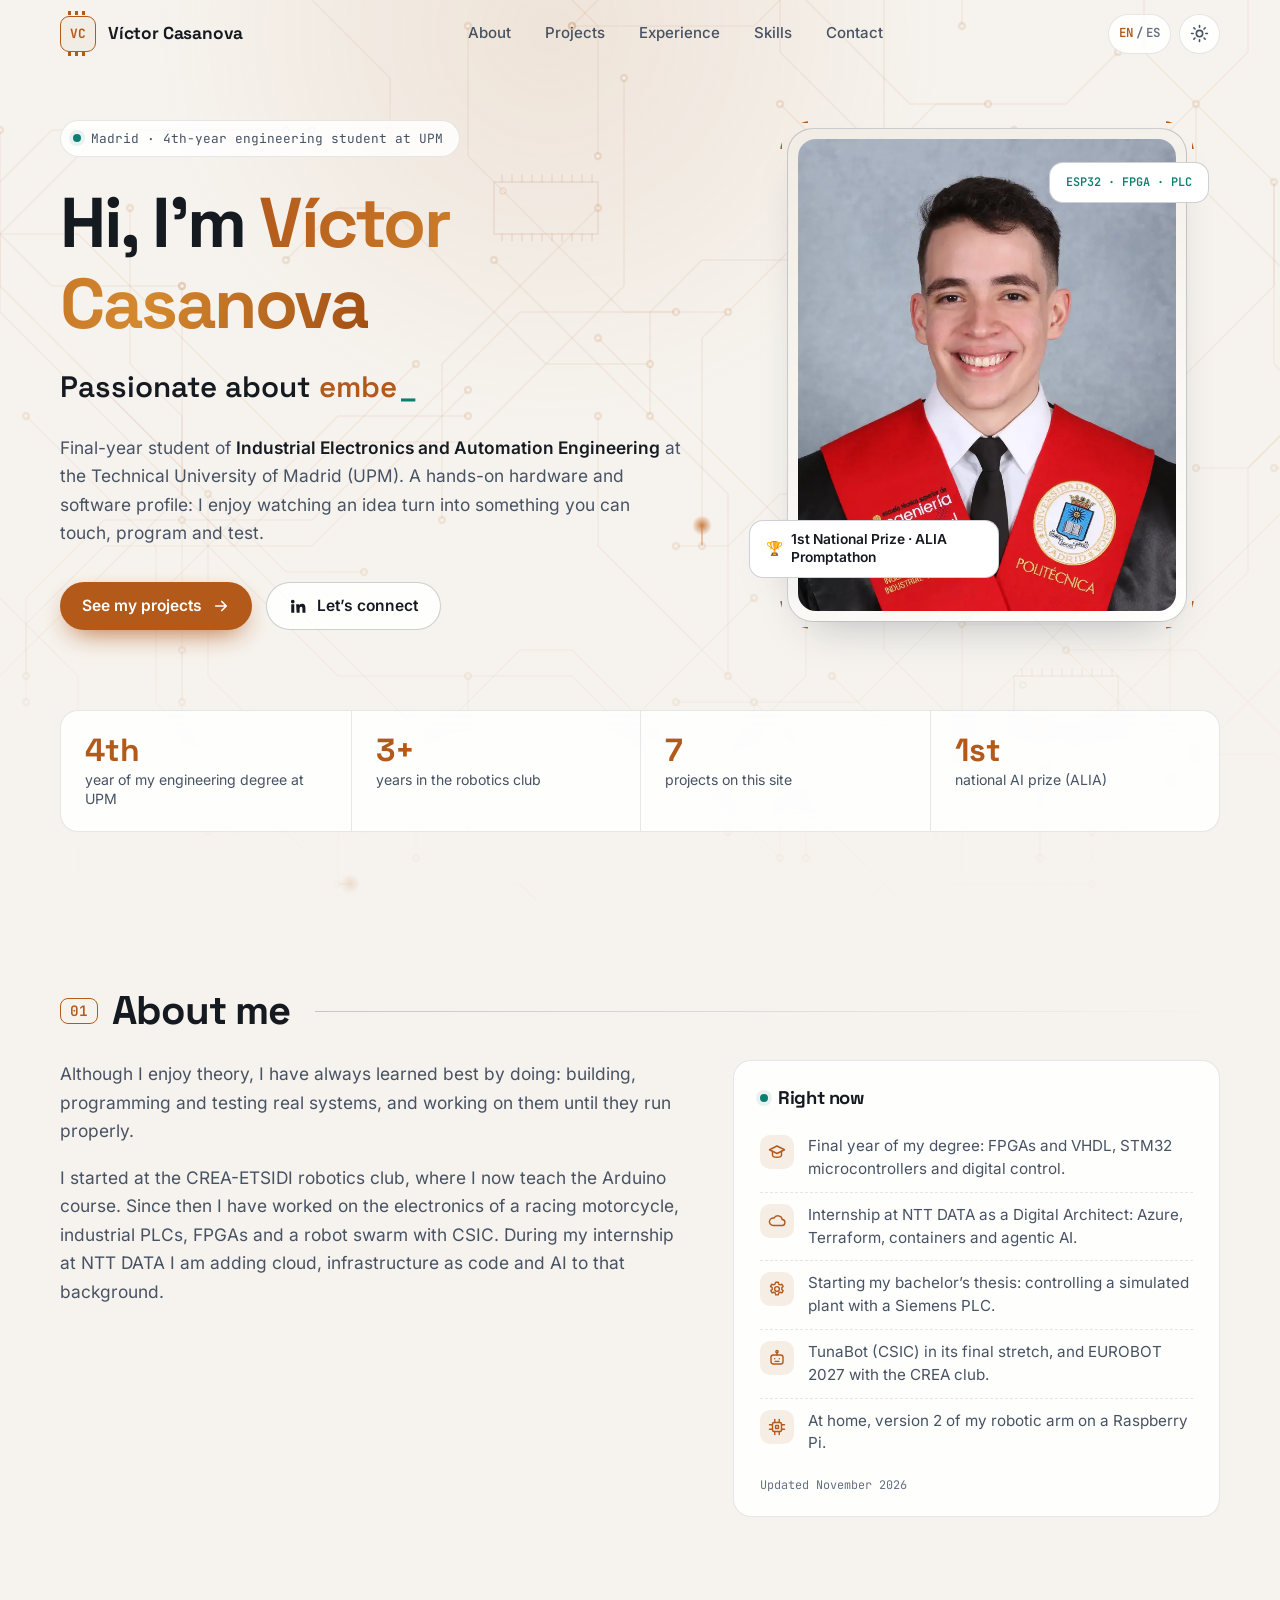
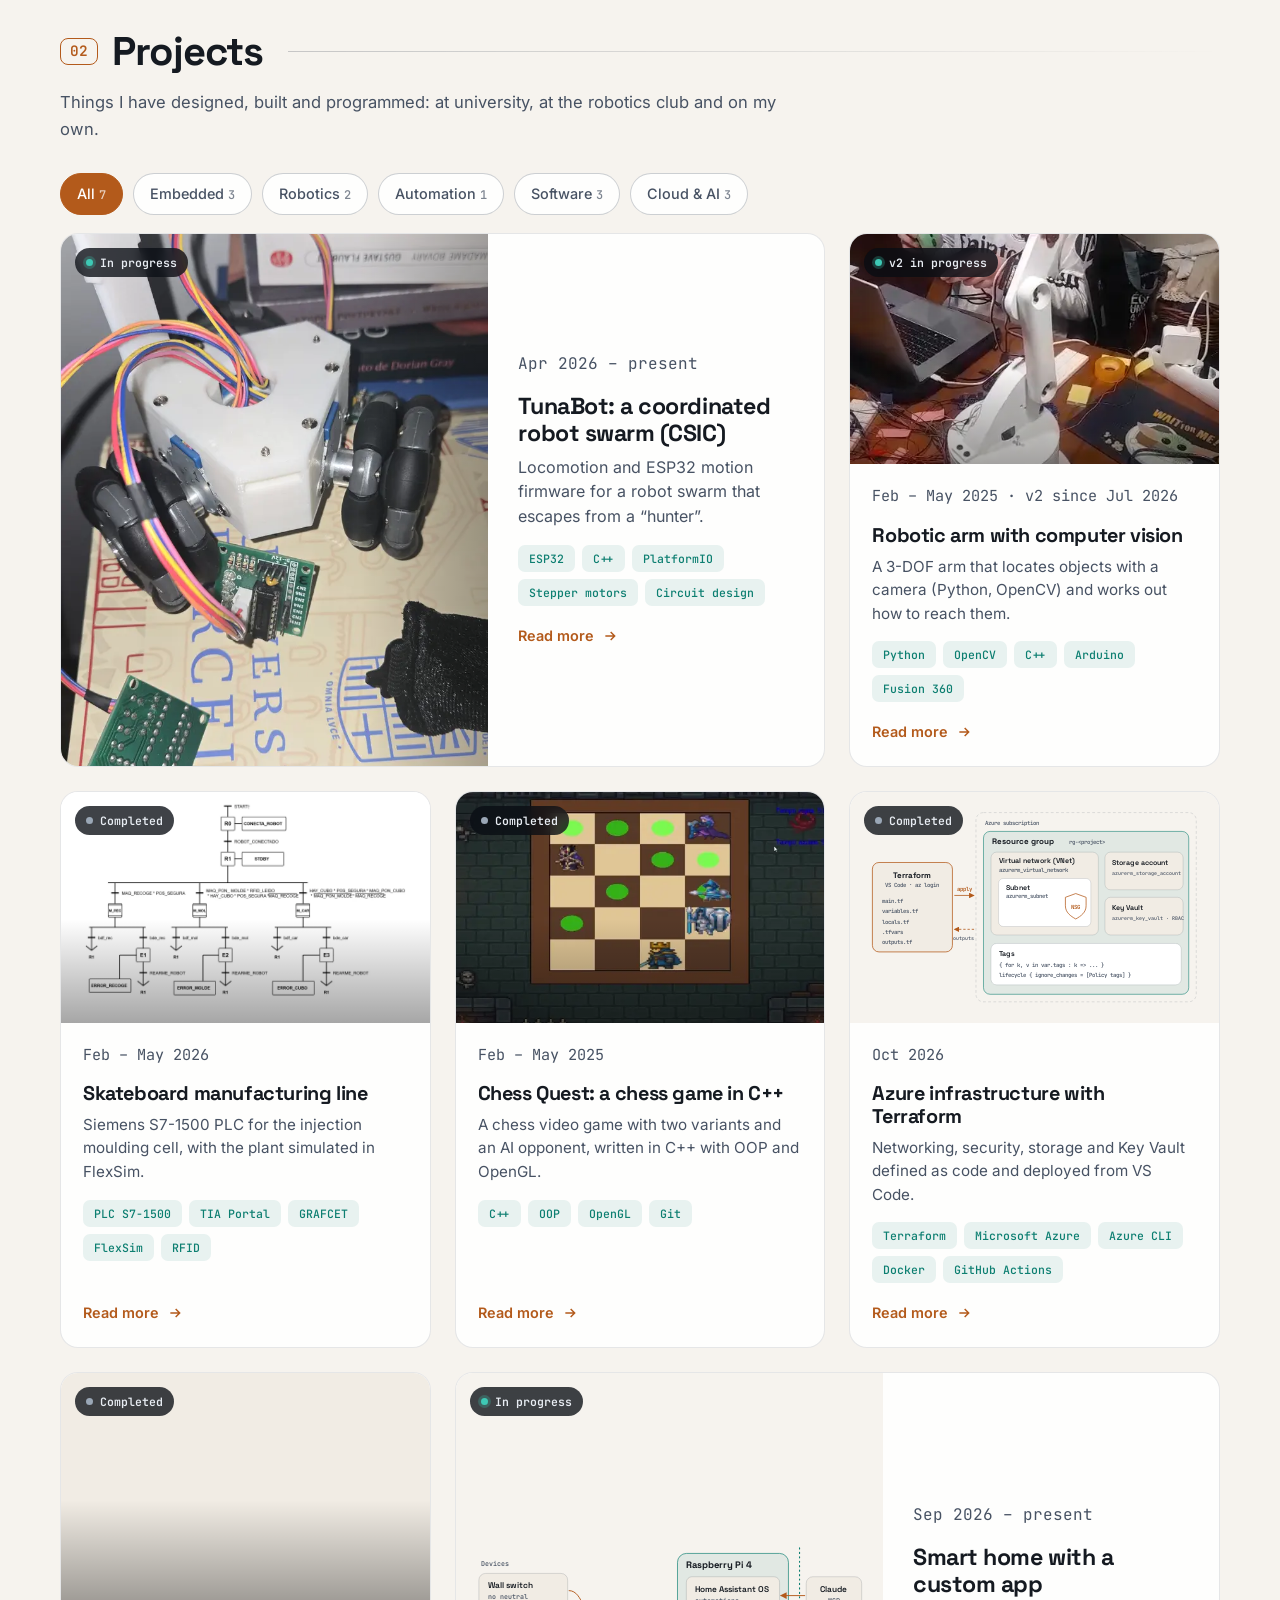
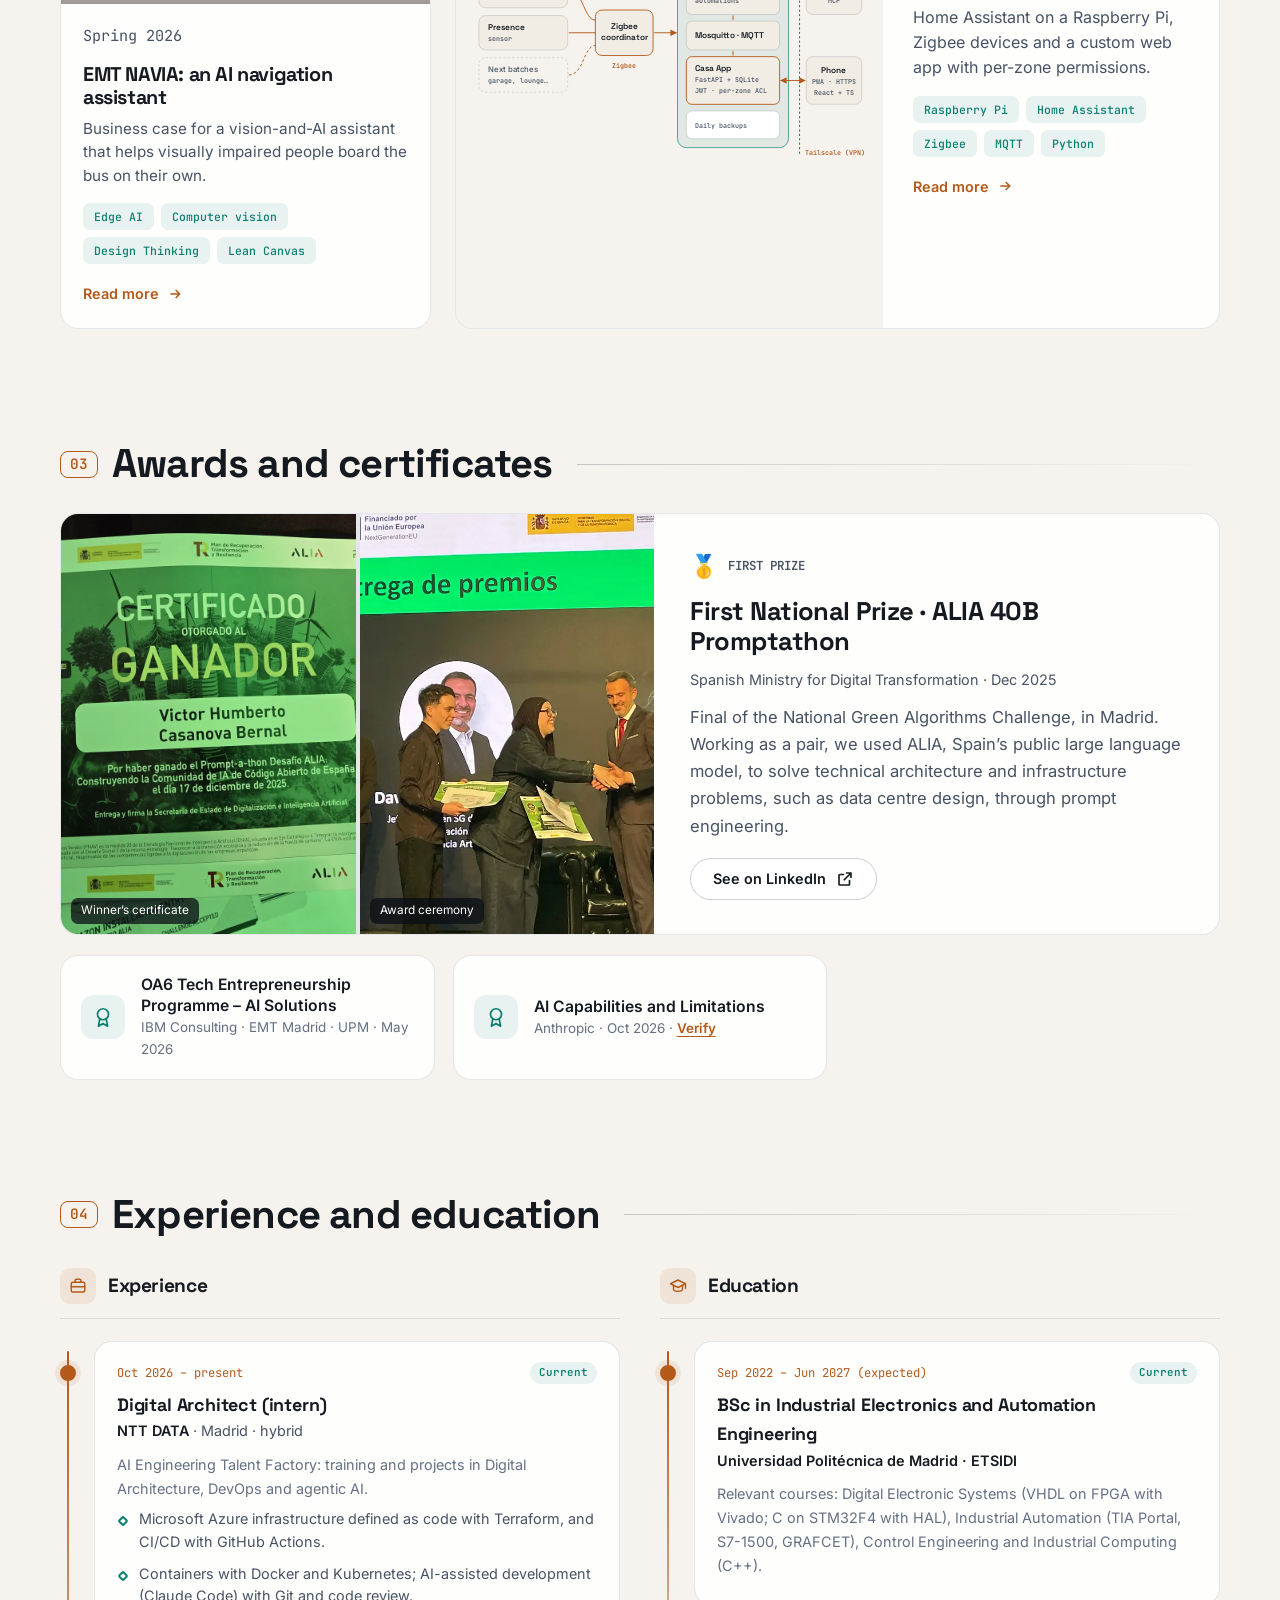
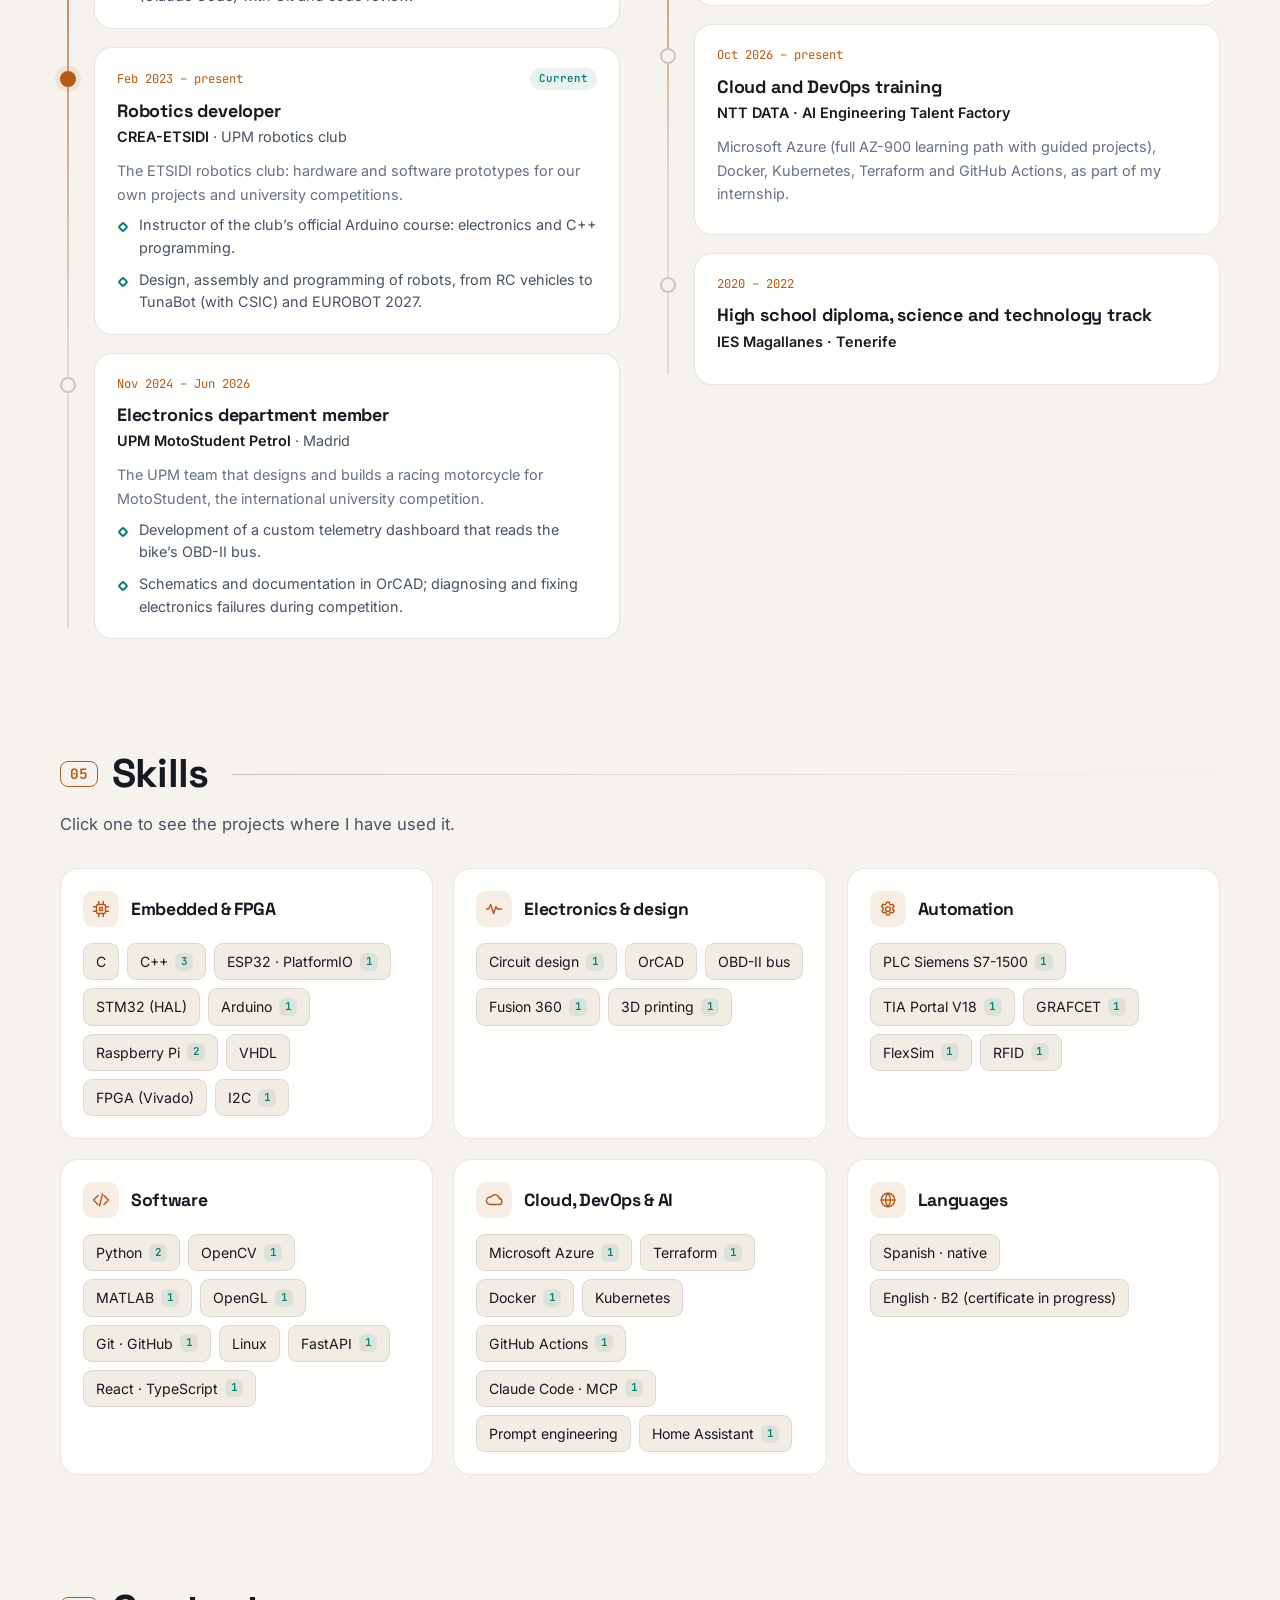
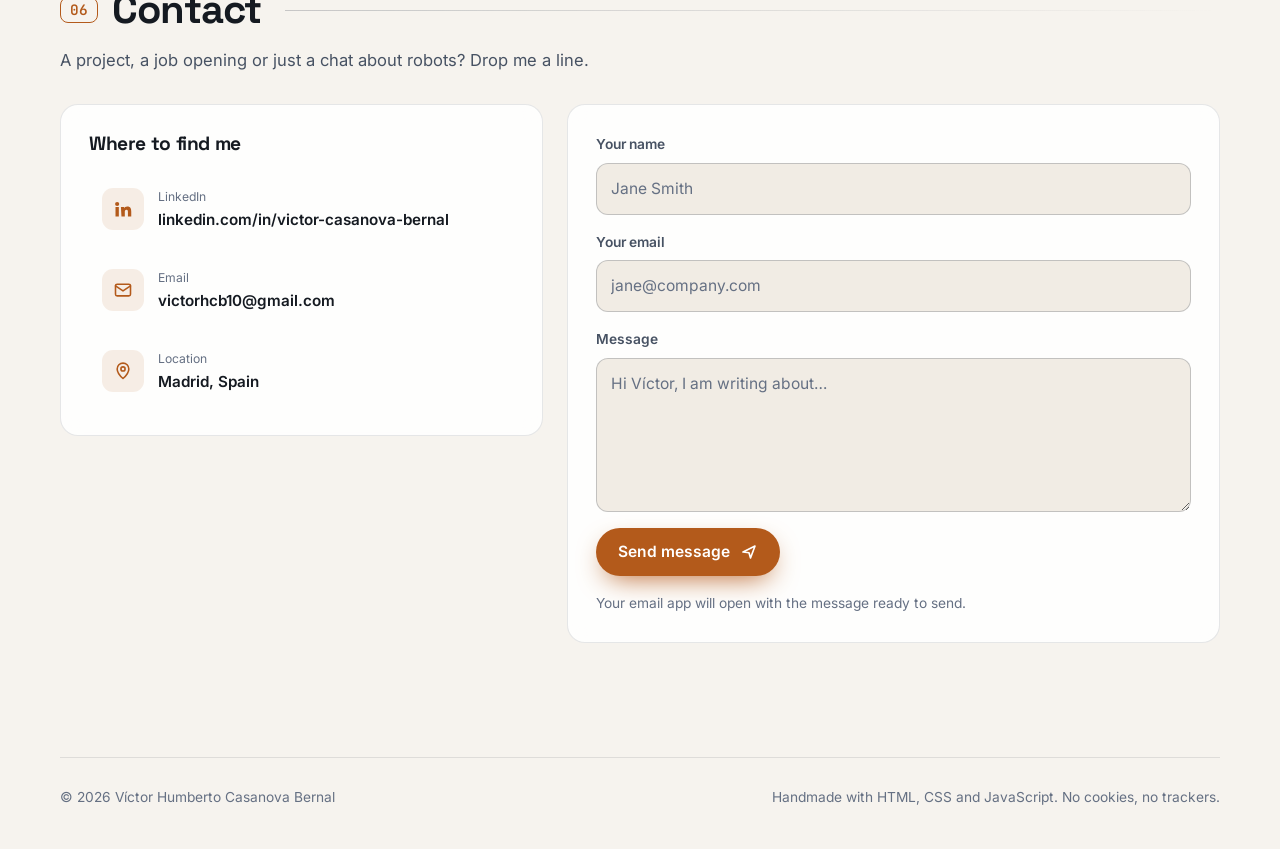
==== index.html @ 62e5e1af "Primera versión del portfolio Web personal hecha a mano con HTML, CSS y JavaScript: proyectos, exper" ====
<!doctype html>
<html lang="es" data-theme="dark">
<head>
  <meta charset="utf-8">
  <meta name="viewport" content="width=device-width, initial-scale=1">
  <title>Víctor Casanova · Electrónica, embebidos y robótica</title>
  <meta name="description" content="Portfolio de Víctor Casanova, estudiante de Ingeniería Electrónica Industrial y Automática (UPM): sistemas embebidos, FPGA, robótica y automatización.">
  <meta name="author" content="Víctor Humberto Casanova Bernal">
  <meta name="theme-color" content="#0b0f15">
  <link rel="canonical" href="https://victorinox05.github.io/">
  <link rel="alternate" hreflang="es" href="https://victorinox05.github.io/">
  <link rel="alternate" hreflang="en" href="https://victorinox05.github.io/?lang=en">
  <link rel="alternate" hreflang="x-default" href="https://victorinox05.github.io/">
  <meta name="color-scheme" content="dark light">

  <!-- Tarjeta al compartir el enlace (LinkedIn, WhatsApp...). Los robots no ejecutan JS: va aquí -->
  <meta property="og:type" content="website">
  <meta property="og:url" content="https://victorinox05.github.io/">
  <meta property="og:title" content="Víctor Casanova · Portfolio">
  <meta property="og:description" content="Estudiante de Ingeniería Electrónica Industrial y Automática (UPM). Sistemas embebidos, FPGA, robótica y automatización.">
  <meta property="og:image" content="https://victorinox05.github.io/og.jpg">
  <meta property="og:image:width" content="1200">
  <meta property="og:image:height" content="630">
  <meta property="og:locale" content="es_ES">
  <meta property="og:locale:alternate" content="en_GB">
  <meta name="twitter:card" content="summary_large_image">

  <link rel="icon" href="favicon.svg" type="image/svg+xml">
  <link rel="icon" href="favicon.png" type="image/png" sizes="64x64">
  <link rel="apple-touch-icon" href="apple-touch-icon.png">
  <link rel="preload" href="assets/fuentes/space-grotesk.woff2" as="font" type="font/woff2" crossorigin>
  <link rel="preload" href="assets/fuentes/inter.woff2" as="font" type="font/woff2" crossorigin>
  <link rel="stylesheet" href="estilos.css">

  <!-- Antes de pintar: tema e idioma guardados, para que no parpadee -->
  <script>
    (function () {
      var tema = null;
      try { tema = localStorage.getItem('tema'); } catch (e) {}
      if (!tema) tema = matchMedia('(prefers-color-scheme: light)').matches ? 'light' : 'dark';
      document.documentElement.dataset.theme = tema;
    })();
  </script>

  <script type="application/ld+json">
  {
    "@context": "https://schema.org",
    "@type": "Person",
    "name": "Víctor Humberto Casanova Bernal",
    "alternateName": "Víctor Casanova",
    "url": "https://victorinox05.github.io/",
    "image": "https://victorinox05.github.io/assets/foto.webp",
    "jobTitle": "Estudiante de Ingeniería Electrónica Industrial y Automática",
    "alumniOf": { "@type": "CollegeOrUniversity", "name": "Universidad Politécnica de Madrid" },
    "address": { "@type": "PostalAddress", "addressLocality": "Madrid", "addressCountry": "ES" },
    "knowsAbout": ["Sistemas embebidos", "FPGA", "VHDL", "Robótica", "Automatización industrial", "PLC", "ESP32", "Python", "C++"],
    "sameAs": ["https://www.linkedin.com/in/victor-casanova-bernal"]
  }
  </script>
</head>
<body>
  <a class="saltar" href="#contenido" data-t="saltar">Saltar al contenido</a>
  <canvas id="fondo" aria-hidden="true"></canvas>

  <header class="cabecera" id="cabecera">
    <nav class="nav contenedor" aria-label="Principal">
      <a class="logo" href="#inicio" aria-label="Inicio">
        <span class="logo-chip" aria-hidden="true">VC</span>
        <span class="logo-texto">Víctor Casanova</span>
      </a>
      <ul class="nav-enlaces" id="nav-enlaces">
        <li><a href="#sobre-mi" data-t="navSobreMi">Sobre mí</a></li>
        <li><a href="#proyectos" data-t="navProyectos">Proyectos</a></li>
        <li><a href="#experiencia" data-t="navExperiencia">Experiencia</a></li>
        <li><a href="#skills" data-t="navSkills">Skills</a></li>
        <li><a href="#contacto" data-t="navContacto">Contacto</a></li>
      </ul>
      <div class="nav-botones">
        <button class="boton-icono boton-idioma" id="boton-idioma" type="button" data-t-title="idioma" title="Read in English">
          <span class="idioma-actual">ES</span><span class="idioma-sep">/</span><span class="idioma-otro">EN</span>
        </button>
        <button class="boton-icono" id="boton-tema" type="button" data-t-aria="tema" aria-label="Cambiar entre tema claro y oscuro">
          <svg class="icono-sol" viewBox="0 0 24 24" aria-hidden="true"><circle cx="12" cy="12" r="4"/><path d="M12 2v2M12 20v2M4.9 4.9l1.4 1.4M17.7 17.7l1.4 1.4M2 12h2M20 12h2M4.9 19.1l1.4-1.4M17.7 6.3l1.4-1.4"/></svg>
          <svg class="icono-luna" viewBox="0 0 24 24" aria-hidden="true"><path d="M20 14.5A8.5 8.5 0 1 1 9.5 4a7 7 0 0 0 10.5 10.5z"/></svg>
        </button>
        <button class="boton-icono boton-menu" id="boton-menu" type="button" aria-expanded="false" aria-controls="nav-enlaces" data-t-aria="menu" aria-label="Abrir el menú">
          <span></span><span></span><span></span>
        </button>
      </div>
    </nav>
  </header>

  <main id="contenido">
    <!-- PORTADA -->
    <section class="portada contenedor" id="inicio">
      <div class="portada-texto">
        <p class="distintivo"><span class="punto" aria-hidden="true"></span><span id="distintivo"></span></p>
        <h1 class="portada-titulo"><span data-t="hola">Hola, soy</span> <span class="degradado" id="nombre">Víctor Casanova</span></h1>
        <p class="portada-rol"><span data-t="apasionado">Apasionado por</span> <span class="escribiendo" id="escribiendo"></span><span class="cursor" aria-hidden="true">_</span></p>
        <p class="portada-bio" id="bio"></p>
        <div class="portada-botones">
          <a class="boton boton-principal" href="#proyectos"><span data-t="verProyectos">Ver proyectos</span>
            <svg viewBox="0 0 24 24" aria-hidden="true"><path d="M5 12h14M13 6l6 6-6 6"/></svg></a>
          <a class="boton boton-secundario" id="boton-linkedin" href="#" target="_blank" rel="noopener">
            <svg viewBox="0 0 24 24" aria-hidden="true" class="relleno"><path d="M4.98 3.5a2.5 2.5 0 1 1 0 5 2.5 2.5 0 0 1 0-5zM3 9.5h4V21H3zM9.5 9.5h3.8v1.6h.06c.53-1 1.83-2.06 3.77-2.06 4.03 0 4.77 2.65 4.77 6.1V21h-4v-5.2c0-1.24-.02-2.84-1.73-2.84-1.73 0-2 1.35-2 2.75V21h-4z"/></svg>
            <span data-t="conectar">Conectemos</span></a>
          <a class="boton boton-secundario" id="boton-cv" href="#" download hidden>
            <svg viewBox="0 0 24 24" aria-hidden="true"><path d="M12 4v12M6 10l6 6 6-6M5 20h14"/></svg>
            <span data-t="descargarCV">Descargar CV</span></a>
        </div>
      </div>
      <figure class="portada-foto">
        <div class="foto-marco">
          <img id="foto" src="assets/foto.webp" alt="Víctor Casanova" width="720" height="900" fetchpriority="high">
        </div>
        <figcaption class="foto-etiqueta etiqueta-premio">
          <span aria-hidden="true">🏆</span><span id="etiqueta-premio"></span>
        </figcaption>
        <span class="foto-etiqueta etiqueta-chip mono" aria-hidden="true">ESP32 · FPGA · PLC</span>
      </figure>
      <ul class="cifras" id="cifras" aria-label="Datos rápidos"></ul>
    </section>

    <!-- SOBRE MÍ -->
    <section class="seccion contenedor" id="sobre-mi">
      <h2 class="seccion-titulo"><span class="mono numero">01</span> <span data-t="tituloSobreMi">Sobre mí</span></h2>
      <div class="sobre-mi">
        <div class="sobre-mi-texto" id="sobre-mi-texto"></div>
        <aside class="tarjeta ahora" aria-labelledby="ahora-titulo">
          <h3 id="ahora-titulo"><span class="punto punto-vivo" aria-hidden="true"></span> <span data-t="ahoraMismo">Ahora mismo</span></h3>
          <ul id="ahora-lista"></ul>
          <p class="ahora-fecha mono"><span data-t="actualizado">Actualizado en</span> <span id="actualizado"></span></p>
        </aside>
      </div>
    </section>

    <!-- PROYECTOS -->
    <section class="seccion contenedor" id="proyectos">
      <h2 class="seccion-titulo"><span class="mono numero">02</span> <span data-t="tituloProyectos">Proyectos</span></h2>
      <p class="seccion-sub" data-t="subProyectos"></p>
      <div class="filtros" id="filtros" role="toolbar" aria-label="Filtrar proyectos"></div>
      <p class="filtro-skill" id="filtro-skill" hidden></p>
      <div class="rejilla-proyectos" id="rejilla-proyectos"></div>
    </section>

    <!-- PREMIOS -->
    <section class="seccion contenedor" id="premios">
      <h2 class="seccion-titulo"><span class="mono numero">03</span> <span data-t="tituloPremios">Premios y certificados</span></h2>
      <div id="premio"></div>
      <div class="certificados" id="certificados"></div>
    </section>

    <!-- EXPERIENCIA -->
    <section class="seccion contenedor" id="experiencia">
      <h2 class="seccion-titulo"><span class="mono numero">04</span> <span data-t="tituloExperiencia">Experiencia y formación</span></h2>
      <div class="dos-columnas">
        <div>
          <h3 class="columna-titulo"><span class="icono-caja"><svg viewBox="0 0 24 24" aria-hidden="true"><rect x="3" y="7" width="18" height="13" rx="2"/><path d="M8 7V5a2 2 0 0 1 2-2h4a2 2 0 0 1 2 2v2M3 13h18"/></svg></span><span data-t="trabajo">Experiencia</span></h3>
          <ol class="linea-tiempo" id="lista-experiencia"></ol>
        </div>
        <div>
          <h3 class="columna-titulo"><span class="icono-caja"><svg viewBox="0 0 24 24" aria-hidden="true"><path d="M2 9l10-5 10 5-10 5z"/><path d="M6 11v5c0 1.5 2.7 3 6 3s6-1.5 6-3v-5M22 9v6"/></svg></span><span data-t="estudios">Formación</span></h3>
          <ol class="linea-tiempo" id="lista-formacion"></ol>
        </div>
      </div>
    </section>

    <!-- SKILLS -->
    <section class="seccion contenedor" id="skills">
      <h2 class="seccion-titulo"><span class="mono numero">05</span> <span data-t="tituloSkills">Skills</span></h2>
      <p class="seccion-sub" data-t="subSkills"></p>
      <div class="rejilla-skills" id="rejilla-skills"></div>
    </section>

    <!-- CONTACTO -->
    <section class="seccion contenedor" id="contacto">
      <h2 class="seccion-titulo"><span class="mono numero">06</span> <span data-t="tituloContacto">Contacto</span></h2>
      <p class="seccion-sub" data-t="subContacto"></p>
      <div class="contacto">
        <div class="tarjeta contacto-datos">
          <h3 data-t="datosContacto">Dónde encontrarme</h3>
          <ul class="contacto-lista" id="contacto-lista"></ul>
        </div>
        <form class="tarjeta formulario" id="formulario" novalidate>
          <div class="campo">
            <label for="f-nombre" data-t="tuNombre">Tu nombre</label>
            <input id="f-nombre" name="nombre" type="text" autocomplete="name" required>
          </div>
          <div class="campo">
            <label for="f-correo" data-t="tuCorreo">Tu correo</label>
            <input id="f-correo" name="correo" type="email" autocomplete="email" required>
          </div>
          <div class="campo">
            <label for="f-mensaje" data-t="mensaje">Mensaje</label>
            <textarea id="f-mensaje" name="mensaje" rows="5" required></textarea>
          </div>
          <button class="boton boton-principal" type="submit"><span data-t="enviar">Enviar mensaje</span>
            <svg viewBox="0 0 24 24" aria-hidden="true"><path d="M4 12l16-8-6 16-2-7z"/></svg></button>
          <p class="formulario-aviso" id="formulario-aviso" role="status"></p>
        </form>
      </div>
    </section>
  </main>

  <footer class="pie contenedor">
    <p>© <span id="anio">2026</span> Víctor Humberto Casanova Bernal</p>
    <p class="pie-nota" data-t="pie"></p>
  </footer>

  <!-- Ventana de cada proyecto -->
  <dialog class="ventana" id="ventana" aria-labelledby="ventana-titulo">
    <div class="ventana-caja" id="ventana-caja"></div>
  </dialog>

  <noscript><p class="sin-js">Esta web necesita JavaScript para mostrar el contenido. · This site needs JavaScript.</p></noscript>

  <script src="datos.js"></script>
  <script src="diagramas.js"></script>
  <script src="fondo.js"></script>
  <script src="main.js"></script>
</body>
</html>
---- estilos.css ----
/* =========================================================================
   Portfolio de Víctor Casanova
   Colores en las variables de abajo: cobre (pistas de un PCB) + verde azulado.
   ========================================================================= */

@font-face { font-family: 'Space Grotesk'; src: url('assets/fuentes/space-grotesk.woff2') format('woff2'); font-weight: 300 700; font-display: swap; }
@font-face { font-family: 'Inter'; src: url('assets/fuentes/inter.woff2') format('woff2'); font-weight: 100 900; font-display: swap; }
@font-face { font-family: 'JetBrains Mono'; src: url('assets/fuentes/jetbrains-mono.woff2') format('woff2'); font-weight: 100 800; font-display: swap; }

:root {
  --f-titulos: 'Space Grotesk', system-ui, sans-serif;
  --f-texto: 'Inter', system-ui, -apple-system, 'Segoe UI', sans-serif;
  --f-mono: 'JetBrains Mono', ui-monospace, 'SFMono-Regular', Consolas, monospace;

  --radio: 18px;
  --radio-peq: 10px;
  --ancho: 1160px;
  --cabecera: 68px;
  --curva: cubic-bezier(.16, 1, .3, 1);
}

/* Tema oscuro (por defecto) */
:root, [data-theme="dark"] {
  color-scheme: dark;
  --fondo: #0b0f15;
  --superficie: rgba(17, 23, 32, .82);
  --superficie-solida: #121923;
  --superficie-2: #18212d;
  --borde: rgba(148, 163, 184, .14);
  --borde-fuerte: rgba(148, 163, 184, .28);
  --texto: #e8edf3;
  --texto-2: #a6b3c3;
  --texto-3: #74849a;
  --acento: #e8964a;
  --acento-fuerte: #f5b06e;
  --acento-suave: rgba(232, 150, 74, .13);
  --acento-2: #3ec9b5;
  --acento-2-suave: rgba(62, 201, 181, .12);
  --degradado: linear-gradient(100deg, #f0a35b 0%, #f6c983 55%, #e8964a 100%);
  --sombra: 0 24px 50px -24px rgba(0, 0, 0, .7);
  --brillo: 0 0 0 1px rgba(232, 150, 74, .4), 0 18px 50px -18px rgba(232, 150, 74, .38);
  --velo: rgba(5, 8, 12, .72);
  --pista: rgba(232, 150, 74, .085);
  --pad: rgba(232, 150, 74, .16);
  --pulso: 245, 176, 110;
}

[data-theme="light"] {
  color-scheme: light;
  --fondo: #f6f3ee;
  --superficie: rgba(255, 255, 255, .86);
  --superficie-solida: #ffffff;
  --superficie-2: #f1ece4;
  --borde: rgba(30, 41, 59, .11);
  --borde-fuerte: rgba(30, 41, 59, .22);
  --texto: #151a21;
  --texto-2: #475263;
  --texto-3: #657083;
  --acento: #b35a1b;
  --acento-fuerte: #974a12;
  --acento-suave: rgba(179, 90, 27, .1);
  --acento-2: #0d7f71;
  --acento-2-suave: rgba(13, 127, 113, .09);
  --degradado: linear-gradient(100deg, #b35a1b 0%, #d4892f 55%, #a24e14 100%);
  --sombra: 0 22px 44px -26px rgba(30, 41, 59, .35);
  --brillo: 0 0 0 1px rgba(179, 90, 27, .35), 0 18px 44px -20px rgba(179, 90, 27, .35);
  --velo: rgba(20, 24, 30, .45);
  --pista: rgba(179, 90, 27, .07);
  --pad: rgba(179, 90, 27, .13);
  --pulso: 196, 104, 36;
}

/* ---------- Base ---------- */
*, *::before, *::after { box-sizing: border-box; }
* { margin: 0; padding: 0; }
html { scroll-behavior: smooth; scroll-padding-top: calc(var(--cabecera) + 16px); -webkit-text-size-adjust: 100%; }
body {
  font-family: var(--f-texto);
  font-size: 16.5px;
  line-height: 1.65;
  color: var(--texto);
  background: var(--fondo);
  min-height: 100vh;
  overflow-x: hidden;
  -webkit-font-smoothing: antialiased;
  transition: background-color .3s, color .3s;
}
img, video, svg { display: block; max-width: 100%; }
[hidden] { display: none !important; }
a { color: inherit; text-decoration: none; }
button { font: inherit; color: inherit; background: none; border: 0; cursor: pointer; }
ul, ol { list-style: none; }
h1, h2, h3 { font-family: var(--f-titulos); line-height: 1.15; letter-spacing: -.02em; }
strong, b { font-weight: 600; color: var(--texto); }
code { font-variant-ligatures: none; font-family: var(--f-mono); font-size: .86em; background: var(--superficie-2); border: 1px solid var(--borde); padding: .05em .35em; border-radius: 6px; }
::selection { background: var(--acento); color: #fff; }
:focus-visible { outline: 2px solid var(--acento); outline-offset: 3px; border-radius: 6px; }

.contenedor { width: min(var(--ancho), 100% - 40px); margin-inline: auto; }
.mono { font-family: var(--f-mono); }
.saltar { position: absolute; left: 16px; top: -60px; z-index: 100; background: var(--acento); color: #fff; padding: 10px 16px; border-radius: 10px; font-weight: 600; }
.saltar:focus { top: 12px; }
.sin-js { position: fixed; inset: auto 16px 16px; padding: 14px 18px; border-radius: 12px; background: var(--acento); color: #fff; z-index: 99; }

.punto { display: inline-block; width: 8px; height: 8px; border-radius: 50%; background: var(--acento-2); box-shadow: 0 0 0 4px var(--acento-2-suave); flex: none; }
.punto-vivo { animation: latido 2.4s ease-in-out infinite; }
@keyframes latido { 50% { box-shadow: 0 0 0 7px transparent; } }

/* ---------- Fondo de pistas de PCB (fondo.js) ---------- */
#fondo {
  position: fixed; inset: 0; width: 100%; height: 100%;
  z-index: -1; pointer-events: none;
  -webkit-mask-image: radial-gradient(ellipse 120% 90% at 50% 20%, #000 35%, transparent 100%);
  mask-image: radial-gradient(ellipse 120% 90% at 50% 20%, #000 35%, transparent 100%);
}
body::before {
  content: ''; position: fixed; z-index: -1; pointer-events: none;
  width: 900px; height: 900px; left: 50%; top: -420px; transform: translateX(-60%);
  background: radial-gradient(circle, var(--acento-suave) 0%, transparent 62%);
}

/* ---------- Cabecera ---------- */
.cabecera {
  position: sticky; top: 0; z-index: 50; height: var(--cabecera);
  border-bottom: 1px solid transparent;
  transition: background-color .3s, border-color .3s, backdrop-filter .3s;
}
.cabecera.con-fondo {
  background: color-mix(in srgb, var(--fondo) 78%, transparent);
  -webkit-backdrop-filter: blur(14px) saturate(140%);
  backdrop-filter: blur(14px) saturate(140%);
  border-bottom-color: var(--borde);
}
.nav { height: 100%; display: flex; align-items: center; justify-content: space-between; gap: 24px; }
.logo { display: flex; align-items: center; gap: 12px; font-family: var(--f-titulos); font-weight: 700; font-size: 1.08rem; letter-spacing: -.01em; }
.logo-chip {
  position: relative; display: grid; place-items: center; width: 36px; height: 36px;
  border-radius: 9px; background: var(--superficie-2); border: 1.5px solid var(--acento);
  color: var(--acento); font-family: var(--f-mono); font-size: .8rem; font-weight: 700;
}
.logo-chip::before, .logo-chip::after {
  content: ''; position: absolute; left: 7px; right: 7px; height: 4px;
  background: repeating-linear-gradient(90deg, var(--acento) 0 3px, transparent 3px 7px);
}
.logo-chip::before { top: -5.5px; }
.logo-chip::after { bottom: -5.5px; }
.nav-enlaces { display: flex; gap: 6px; }
.nav-enlaces a {
  display: block; padding: 8px 14px; border-radius: 999px;
  color: var(--texto-2); font-size: .94rem; font-weight: 500; transition: color .2s, background-color .2s;
}
.nav-enlaces a:hover { color: var(--texto); background: var(--superficie-2); }
.nav-enlaces a.activo { color: var(--acento); background: var(--acento-suave); }
.nav-botones { display: flex; align-items: center; gap: 8px; }
.boton-icono {
  display: grid; place-items: center; height: 40px; min-width: 40px; padding: 0 10px;
  border-radius: 999px; border: 1px solid var(--borde); background: var(--superficie);
  color: var(--texto-2); transition: color .2s, border-color .2s, transform .2s;
}
.boton-icono:hover { color: var(--acento); border-color: var(--acento); }
.boton-icono svg { width: 19px; height: 19px; fill: none; stroke: currentColor; stroke-width: 2; stroke-linecap: round; stroke-linejoin: round; }
.boton-idioma { display: flex; gap: 3px; font-family: var(--f-mono); font-size: .78rem; font-weight: 600; }
.idioma-actual { color: var(--acento); }
.idioma-sep, .idioma-otro { color: var(--texto-3); }
[data-theme="dark"] .icono-sol, [data-theme="light"] .icono-luna { display: none; }
.boton-menu { display: none; gap: 4px; align-content: center; }
.boton-menu span { display: block; width: 16px; height: 2px; background: currentColor; border-radius: 2px; transition: transform .3s, opacity .3s; }
.boton-menu[aria-expanded="true"] span:nth-child(1) { transform: translateY(6px) rotate(45deg); }
.boton-menu[aria-expanded="true"] span:nth-child(2) { opacity: 0; }
.boton-menu[aria-expanded="true"] span:nth-child(3) { transform: translateY(-6px) rotate(-45deg); }

/* ---------- Botones ---------- */
.boton {
  display: inline-flex; align-items: center; justify-content: center; gap: 10px;
  min-height: 48px; padding: 0 22px; border-radius: 999px;
  font-weight: 600; font-size: .97rem; white-space: nowrap;
  transition: transform .25s var(--curva), box-shadow .25s, background-color .2s, border-color .2s, color .2s;
}
.boton svg { width: 18px; height: 18px; fill: none; stroke: currentColor; stroke-width: 2.2; stroke-linecap: round; stroke-linejoin: round; }
.boton svg.relleno { fill: currentColor; stroke: none; }
.boton-principal { background: var(--acento); color: #fff; box-shadow: 0 10px 28px -10px var(--acento); }
[data-theme="dark"] .boton-principal { color: #1a0f05; }
.boton-principal:hover { transform: translateY(-2px); background: var(--acento-fuerte); }
.boton-principal:hover svg { transform: translateX(3px); transition: transform .25s; }
.boton-secundario { background: var(--superficie); border: 1px solid var(--borde-fuerte); color: var(--texto); }
.boton-secundario:hover { transform: translateY(-2px); border-color: var(--acento); color: var(--acento); }

/* ---------- Portada ---------- */
.portada {
  min-height: calc(100svh - var(--cabecera));
  display: grid; grid-template-columns: 1.15fr .85fr; align-items: center;
  column-gap: 64px; row-gap: 56px; padding: 40px 0 56px;
}
.distintivo {
  display: inline-flex; align-items: center; gap: 10px;
  padding: 7px 16px 7px 12px; border-radius: 999px; margin-bottom: 26px;
  background: var(--superficie); border: 1px solid var(--borde);
  font-family: var(--f-mono); font-size: .8rem; color: var(--texto-2);
}
.portada-titulo { font-size: clamp(2.5rem, 5.6vw, 4.4rem); font-weight: 700; letter-spacing: -.035em; margin-bottom: 18px; }
.degradado { background: var(--degradado); -webkit-background-clip: text; background-clip: text; color: transparent; }
.portada-rol { font-family: var(--f-titulos); font-size: clamp(1.3rem, 2.6vw, 1.85rem); font-weight: 600; color: var(--texto); margin-bottom: 22px; min-height: 1.4em; }
.escribiendo { color: var(--acento); }
.cursor { color: var(--acento-2); animation: parpadeo 1s steps(1) infinite; margin-left: 2px; }
@keyframes parpadeo { 50% { opacity: 0; } }
.portada-bio { font-size: 1.08rem; color: var(--texto-2); max-width: 36em; margin-bottom: 34px; }
.portada-botones { display: flex; flex-wrap: wrap; gap: 14px; }

.portada-foto { position: relative; justify-self: center; width: min(400px, 100%); }
.foto-marco {
  position: relative; border-radius: 26px; padding: 10px;
  background: linear-gradient(160deg, var(--superficie-2), var(--superficie));
  border: 1px solid var(--borde-fuerte); box-shadow: var(--sombra);
}
.foto-marco::before {
  /* Esquinas de visor, como las marcas de una serigrafía */
  content: ''; position: absolute; inset: -8px; border-radius: 32px; pointer-events: none;
  background:
    linear-gradient(var(--acento), var(--acento)) top left / 28px 2px,
    linear-gradient(var(--acento), var(--acento)) top left / 2px 28px,
    linear-gradient(var(--acento), var(--acento)) top right / 28px 2px,
    linear-gradient(var(--acento), var(--acento)) top right / 2px 28px,
    linear-gradient(var(--acento), var(--acento)) bottom left / 28px 2px,
    linear-gradient(var(--acento), var(--acento)) bottom left / 2px 28px,
    linear-gradient(var(--acento), var(--acento)) bottom right / 28px 2px,
    linear-gradient(var(--acento), var(--acento)) bottom right / 2px 28px;
  background-repeat: no-repeat;
}
.foto-marco img { width: 100%; height: auto; aspect-ratio: 4 / 5; object-fit: cover; border-radius: 18px; }
.foto-etiqueta {
  position: absolute; display: flex; align-items: center; gap: 8px;
  padding: 10px 16px; border-radius: 14px; font-size: .86rem; font-weight: 600;
  background: var(--superficie-solida); border: 1px solid var(--borde-fuerte); box-shadow: var(--sombra);
  animation: flotar 6s ease-in-out infinite;
}
.etiqueta-premio { left: -38px; bottom: 44px; max-width: 250px; line-height: 1.3; }
.etiqueta-chip { right: -22px; top: 34px; font-size: .74rem; color: var(--acento-2); animation-delay: -3s; }
@keyframes flotar { 50% { transform: translateY(-8px); } }

.cifras {
  grid-column: 1 / -1; display: grid; grid-template-columns: repeat(4, 1fr);
  border: 1px solid var(--borde); border-radius: var(--radio); background: var(--superficie);
  -webkit-backdrop-filter: blur(8px); backdrop-filter: blur(8px);
}
.cifras li { padding: 22px 24px; display: flex; flex-direction: column; gap: 2px; }
.cifras li + li { border-left: 1px solid var(--borde); }
.cifra { font-family: var(--f-titulos); font-size: 2rem; font-weight: 700; color: var(--acento); line-height: 1.1; }
.cifra-texto { font-size: .88rem; color: var(--texto-2); line-height: 1.4; }

/* ---------- Secciones ---------- */
.seccion { padding: 88px 0 24px; }
.seccion-titulo { display: flex; align-items: center; gap: 14px; font-size: clamp(1.8rem, 3.4vw, 2.5rem); font-weight: 700; margin-bottom: 14px; }
.seccion-titulo::after { content: ''; flex: 1; height: 1px; margin-left: 10px; background: linear-gradient(90deg, var(--borde-fuerte), transparent); }
.seccion-titulo .numero { font-size: .9rem; font-weight: 600; color: var(--acento); padding: 4px 9px; border: 1px solid var(--acento); border-radius: 8px; letter-spacing: 0; }
.seccion-sub { color: var(--texto-2); max-width: 46em; margin-bottom: 30px; }
.tarjeta {
  background: var(--superficie); border: 1px solid var(--borde); border-radius: var(--radio);
  -webkit-backdrop-filter: blur(10px); backdrop-filter: blur(10px);
}

/* ---------- Sobre mí ---------- */
.sobre-mi { display: grid; grid-template-columns: 1.3fr 1fr; gap: 40px; align-items: start; margin-top: 26px; }
.sobre-mi-texto p { font-size: 1.08rem; color: var(--texto-2); }
.sobre-mi-texto p + p { margin-top: 18px; }
.ahora { padding: 26px 26px 20px; }
.ahora h3 { display: flex; align-items: center; gap: 10px; font-size: 1.15rem; margin-bottom: 16px; }
.ahora li { display: flex; gap: 14px; align-items: flex-start; padding: 11px 0; font-size: .95rem; color: var(--texto-2); line-height: 1.5; }
.ahora li + li { border-top: 1px dashed var(--borde); }
.ahora-icono { flex: none; display: grid; place-items: center; width: 34px; height: 34px; border-radius: 10px; background: var(--acento-suave); color: var(--acento); }
.ahora-icono svg, .icono-caja svg, .skill-icono svg { width: 18px; height: 18px; fill: none; stroke: currentColor; stroke-width: 1.9; stroke-linecap: round; stroke-linejoin: round; }
.ahora-fecha { margin-top: 10px; font-size: .74rem; color: var(--texto-3); }

/* ---------- Proyectos ---------- */
.filtros { display: flex; flex-wrap: wrap; gap: 10px; margin-bottom: 18px; }
.filtro {
  padding: 8px 16px; border-radius: 999px; border: 1px solid var(--borde-fuerte);
  background: var(--superficie); color: var(--texto-2); font-size: .9rem; font-weight: 500;
  transition: all .2s;
}
.filtro:hover { color: var(--texto); border-color: var(--acento); }
.filtro[aria-pressed="true"] { background: var(--acento); border-color: var(--acento); color: #fff; }
[data-theme="dark"] .filtro[aria-pressed="true"] { color: #1a0f05; }
.filtro-cuenta { font-family: var(--f-mono); font-size: .75rem; opacity: .7; margin-left: 4px; }
.filtro-skill {
  display: flex; align-items: center; flex-wrap: wrap; gap: 10px; margin-bottom: 18px;
  font-size: .92rem; color: var(--texto-2);
}
.filtro-skill strong { color: var(--acento-2); font-family: var(--f-mono); font-weight: 600; }
.filtro-skill button { font-size: .85rem; color: var(--acento); text-decoration: underline; text-underline-offset: 3px; }

.rejilla-proyectos { display: grid; grid-template-columns: repeat(auto-fill, minmax(320px, 1fr)); gap: 24px; }
.proyecto {
  position: relative; display: flex; flex-direction: column; overflow: hidden;
  border-radius: var(--radio); background: var(--superficie); border: 1px solid var(--borde);
  transition: transform .35s var(--curva), box-shadow .35s, border-color .35s;
}
.proyecto:hover, .proyecto:focus-within { transform: translateY(-5px); box-shadow: var(--brillo); border-color: transparent; }
.proyecto[hidden] { display: none; }
.proyecto-enlace::after { content: ''; position: absolute; inset: 0; z-index: 1; }
.proyecto-enlace:focus-visible { outline: none; }
.proyecto:has(.proyecto-enlace:focus-visible) { outline: 2px solid var(--acento); outline-offset: 3px; }
.proyecto-imagen { position: relative; aspect-ratio: 16 / 10; overflow: hidden; background: var(--superficie-2); }
.proyecto-imagen img { width: 100%; height: 100%; object-fit: cover; transition: transform .6s var(--curva); }
.proyecto:hover .proyecto-imagen img { transform: scale(1.05); }
.proyecto-imagen .diagrama-portada { position: absolute; inset: 0; display: grid; place-items: center; padding: 14px; }
.proyecto-imagen .diagrama-portada svg { width: 100%; height: 100%; }
.proyecto-imagen::after { content: ''; position: absolute; inset: 0; background: linear-gradient(180deg, transparent 55%, rgba(0, 0, 0, .35)); pointer-events: none; }
.proyecto-imagen.con-diagrama { background: var(--fondo); }
.proyecto-imagen.con-diagrama::after { display: none; }
.estado {
  position: absolute; z-index: 2; top: 14px; left: 14px; display: inline-flex; align-items: center; gap: 7px;
  padding: 5px 11px; border-radius: 999px; font-family: var(--f-mono); font-size: .72rem; font-weight: 600;
  background: rgba(10, 14, 20, .78); color: #e8edf3; -webkit-backdrop-filter: blur(6px); backdrop-filter: blur(6px);
}
.estado::before { content: ''; width: 7px; height: 7px; border-radius: 50%; background: #9aa7b6; }
.estado.en-curso::before { background: #3ec9b5; box-shadow: 0 0 0 3px rgba(62, 201, 181, .25); }
.proyecto-cuerpo { display: flex; flex-direction: column; flex: 1; padding: 20px 22px 22px; }
.proyecto-meta { font-family: var(--f-mono); font-size: .74rem; color: var(--texto-3); margin-bottom: 8px; }
.proyecto h3 { font-size: 1.24rem; margin-bottom: 8px; }
.proyecto-enlace { color: var(--texto); }
.proyecto p { color: var(--texto-2); font-size: .95rem; line-height: 1.55; margin-bottom: 16px; }
.etiquetas { display: flex; flex-wrap: wrap; gap: 7px; }
.etiqueta {
  padding: 3px 10px; border-radius: 7px; font-family: var(--f-mono); font-size: .72rem; font-weight: 500;
  background: var(--acento-2-suave); color: var(--acento-2); border: 1px solid transparent;
}
.etiqueta.coincide { border-color: var(--acento-2); }
.proyecto-pie { margin-top: auto; padding-top: 18px; display: flex; align-items: center; gap: 8px; font-size: .9rem; font-weight: 600; color: var(--acento); }
.proyecto-pie svg { width: 16px; height: 16px; fill: none; stroke: currentColor; stroke-width: 2.2; transition: transform .25s; }
.proyecto:hover .proyecto-pie svg { transform: translateX(4px); }

/* Tarjetas anchas (destacado: true): solo con tres columnas y sin filtro */
@media (min-width: 1100px) {
  .rejilla-proyectos { grid-template-columns: repeat(3, 1fr); }
  .rejilla-proyectos.completa .proyecto.ancho { grid-column: span 2; flex-direction: row; }
  .rejilla-proyectos.completa .proyecto.ancho .proyecto-imagen { flex: 0 0 56%; aspect-ratio: auto; min-height: 340px; }
  .rejilla-proyectos.completa .proyecto.ancho .proyecto-imagen img { position: absolute; inset: 0; }
  .rejilla-proyectos.completa .proyecto.ancho .proyecto-imagen::after { background: linear-gradient(90deg, transparent 70%, rgba(0, 0, 0, .25)); }
  .rejilla-proyectos.completa .proyecto.ancho .proyecto-cuerpo { padding: 28px 30px; justify-content: center; }
  .rejilla-proyectos.completa .proyecto.ancho h3 { font-size: 1.45rem; }
  .rejilla-proyectos.completa .proyecto.ancho p { font-size: 1rem; }
  .rejilla-proyectos.completa .proyecto.ancho .proyecto-pie { margin-top: 0; }
}

/* ---------- Ventana de proyecto ---------- */
.ventana {
  margin: auto; width: min(1120px, 100% - 32px); max-width: none; max-height: min(92vh, 900px);
  border: 1px solid var(--borde-fuerte); border-radius: 22px; padding: 0;
  background: var(--superficie-solida); color: var(--texto); box-shadow: 0 40px 100px -30px rgba(0, 0, 0, .7);
  overflow: hidden;
}
.ventana::backdrop { background: var(--velo); -webkit-backdrop-filter: blur(6px); backdrop-filter: blur(6px); }
.ventana[open] { animation: aparecer .35s var(--curva); }
.ventana[open]::backdrop { animation: fundido .3s ease; }
@keyframes aparecer { from { opacity: 0; transform: translateY(24px) scale(.98); } }
@keyframes fundido { from { opacity: 0; } }
.ventana-caja { display: grid; grid-template-columns: minmax(0, 1.2fr) minmax(0, 1fr); height: min(88vh, 860px); }
.ventana-media { background: #06090d; display: flex; flex-direction: column; min-height: 0; }
[data-theme="light"] .ventana-media { background: #e9e4dc; }
.escenario { position: relative; flex: 1; min-height: 0; overflow: hidden; }
.escenario > img, .escenario > video { position: absolute; inset: 0; width: 100%; height: 100%; object-fit: contain; }
.escenario .diagrama { position: absolute; inset: 0; padding: 22px; overflow-x: auto; display: grid; place-items: center; background: var(--fondo); }
.escenario .diagrama svg { min-width: 560px; width: 100%; height: auto; }
.escenario-flecha {
  position: absolute; top: 50%; transform: translateY(-50%); z-index: 2;
  width: 42px; height: 42px; display: grid; place-items: center; border-radius: 50%;
  background: rgba(10, 14, 20, .7); color: #fff; border: 1px solid rgba(255, 255, 255, .18);
  opacity: .85; transition: opacity .2s, background-color .2s;
}
.escenario-flecha:hover { opacity: 1; background: var(--acento); }
.escenario-flecha svg { width: 18px; height: 18px; fill: none; stroke: currentColor; stroke-width: 2.4; stroke-linecap: round; stroke-linejoin: round; }
.escenario-flecha.izq { left: 12px; }
.escenario-flecha.der { right: 12px; }
.pie-media { padding: 10px 18px; font-size: .84rem; color: #aab6c5; min-height: 2.6em; }
[data-theme="light"] .pie-media { color: var(--texto-2); }
.miniaturas { display: flex; gap: 8px; padding: 0 14px 14px; overflow-x: auto; scrollbar-width: thin; }
.miniatura {
  position: relative; flex: none; width: 76px; height: 56px; border-radius: 9px; overflow: hidden;
  border: 2px solid transparent; opacity: .6; transition: opacity .2s, border-color .2s; background: var(--superficie-2);
}
.miniatura img { width: 100%; height: 100%; object-fit: cover; }
.miniatura:hover { opacity: .9; }
.miniatura[aria-current="true"] { opacity: 1; border-color: var(--acento); }
.miniatura .play { position: absolute; inset: 0; display: grid; place-items: center; background: rgba(0, 0, 0, .3); color: #fff; }
.miniatura .play svg { width: 18px; height: 18px; fill: currentColor; }
.miniatura .mini-diagrama { width: 100%; height: 100%; display: grid; place-items: center; font-family: var(--f-mono); font-size: .62rem; color: var(--acento); }

.ventana-info { position: relative; padding: 30px 32px 28px; overflow-y: auto; }
.ventana-cerrar {
  position: absolute; top: 16px; right: 16px; width: 40px; height: 40px; border-radius: 50%;
  display: grid; place-items: center; background: var(--superficie-2); border: 1px solid var(--borde);
  transition: background-color .2s, color .2s;
}
.ventana-cerrar:hover { background: var(--acento); color: #fff; }
.ventana-cerrar svg { width: 18px; height: 18px; fill: none; stroke: currentColor; stroke-width: 2.4; stroke-linecap: round; }
.ventana-info .proyecto-meta { padding-right: 48px; display: flex; flex-wrap: wrap; align-items: center; gap: 8px 12px; }
.ventana-info .estado { position: static; }
.ventana-info h2 { font-size: 1.65rem; margin-bottom: 6px; padding-right: 40px; }
.ventana-equipo { color: var(--texto-2); font-size: .92rem; margin-bottom: 18px; }
.ventana-info h3 { font-family: var(--f-mono); font-size: .76rem; font-weight: 600; letter-spacing: .08em; text-transform: uppercase; color: var(--acento); margin: 22px 0 8px; }
.ventana-info > p, .ventana-info .texto { color: var(--texto-2); font-size: .97rem; }
.ventana-info .aportacion { padding: 12px 16px; border-left: 3px solid var(--acento); background: var(--acento-suave); border-radius: 0 10px 10px 0; color: var(--texto); font-size: .97rem; }
.puntos { display: grid; gap: 10px; margin-top: 4px; }
.puntos li { position: relative; padding-left: 22px; color: var(--texto-2); font-size: .95rem; line-height: 1.55; }
.puntos li::before { content: ''; position: absolute; left: 2px; top: .62em; width: 8px; height: 8px; border-radius: 2px; border: 2px solid var(--acento-2); transform: rotate(45deg); }
.ventana-enlaces { display: flex; flex-wrap: wrap; gap: 10px; margin-top: 22px; }
.ventana-enlaces .boton { min-height: 42px; font-size: .9rem; padding: 0 18px; }
.ventana-nav { display: flex; justify-content: space-between; gap: 10px; margin-top: 28px; padding-top: 18px; border-top: 1px solid var(--borde); }
.ventana-nav button { display: inline-flex; align-items: center; gap: 8px; font-size: .88rem; color: var(--texto-2); padding: 6px 4px; }
.ventana-nav button:hover { color: var(--acento); }
.ventana-nav svg { width: 16px; height: 16px; fill: none; stroke: currentColor; stroke-width: 2.2; stroke-linecap: round; stroke-linejoin: round; }
.copiado { font-size: .8rem; color: var(--acento-2); }

/* ---------- Premios ---------- */
.premio { display: grid; grid-template-columns: 1.05fr 1fr; overflow: hidden; margin-top: 26px; }
.premio-fotos { display: grid; grid-template-columns: 1fr 1fr; gap: 4px; background: var(--borde); }
.premio-fotos figure { position: relative; overflow: hidden; }
.premio-fotos img { width: 100%; height: 100%; min-height: 260px; object-fit: cover; transition: transform .6s var(--curva); }
.premio-fotos figure:hover img { transform: scale(1.04); }
.premio-fotos figcaption { position: absolute; left: 10px; bottom: 10px; padding: 3px 10px; border-radius: 7px; font-size: .74rem; background: rgba(10, 14, 20, .75); color: #fff; }
.premio-texto { padding: 34px 36px; display: flex; flex-direction: column; justify-content: center; gap: 12px; }
.premio-medalla { display: inline-flex; align-items: center; gap: 10px; font-family: var(--f-mono); font-size: .78rem; font-weight: 600; color: var(--acento); }
.premio-medalla span { font-size: 1.4rem; }
.premio-texto h3 { font-size: 1.6rem; }
.premio-entidad { font-size: .9rem; color: var(--texto-3); }
.premio-texto p { color: var(--texto-2); }
.premio-texto .boton { align-self: flex-start; min-height: 42px; font-size: .9rem; margin-top: 6px; }
.certificados { display: grid; grid-template-columns: repeat(auto-fill, minmax(300px, 1fr)); gap: 18px; margin-top: 20px; }
.certificado { display: flex; gap: 16px; align-items: center; padding: 18px 20px; }
.certificado-icono { flex: none; width: 44px; height: 44px; border-radius: 12px; display: grid; place-items: center; background: var(--acento-2-suave); color: var(--acento-2); }
.certificado-icono svg { width: 22px; height: 22px; fill: none; stroke: currentColor; stroke-width: 1.9; stroke-linecap: round; stroke-linejoin: round; }
.certificado h3 { font-family: var(--f-texto); font-size: .98rem; font-weight: 600; letter-spacing: 0; line-height: 1.35; }
.certificado p { font-size: .84rem; color: var(--texto-3); }
.certificado a { color: var(--acento); font-weight: 600; text-decoration: underline; text-underline-offset: 3px; }

/* ---------- Experiencia y formación ---------- */
.dos-columnas { display: grid; grid-template-columns: 1fr 1fr; gap: 40px; margin-top: 30px; }
.columna-titulo { display: flex; align-items: center; gap: 12px; font-size: 1.2rem; margin-bottom: 22px; padding-bottom: 14px; border-bottom: 1px solid var(--borde); }
.icono-caja { display: grid; place-items: center; width: 36px; height: 36px; border-radius: 10px; background: var(--acento-suave); color: var(--acento); }
.linea-tiempo { position: relative; display: grid; gap: 18px; }
.linea-tiempo::before { content: ''; position: absolute; left: 7px; top: 10px; bottom: 10px; width: 2px; background: linear-gradient(var(--acento), var(--borde) 70%); border-radius: 2px; }
.hito { position: relative; padding-left: 34px; }
.hito::before { content: ''; position: absolute; left: 0; top: 24px; width: 16px; height: 16px; border-radius: 50%; background: var(--fondo); border: 2px solid var(--borde-fuerte); }
.hito.actual::before { border-color: var(--acento); background: var(--acento); box-shadow: 0 0 0 5px var(--acento-suave); }
.hito .tarjeta { padding: 20px 22px; transition: border-color .3s; }
.hito .tarjeta:hover { border-color: var(--borde-fuerte); }
.hito-cabecera { display: flex; flex-wrap: wrap; align-items: center; justify-content: space-between; gap: 6px 12px; margin-bottom: 6px; }
.hito-fechas { font-family: var(--f-mono); font-size: .76rem; color: var(--acento); }
.chip-actual { font-family: var(--f-mono); font-size: .68rem; font-weight: 600; padding: 2px 9px; border-radius: 999px; color: var(--acento-2); background: var(--acento-2-suave); }
.hito h4 { font-family: var(--f-titulos); font-size: 1.12rem; letter-spacing: -.01em; }
.hito-sub { font-size: .9rem; color: var(--texto-2); margin-bottom: 10px; }
.hito-sub b { color: var(--texto); }
.hito-contexto { font-size: .9rem; color: var(--texto-3); margin-bottom: 8px; }
.hito .puntos li { font-size: .9rem; }

/* ---------- Skills ---------- */
.rejilla-skills { display: grid; grid-template-columns: repeat(auto-fill, minmax(330px, 1fr)); gap: 20px; }
.grupo-skills { padding: 22px; }
.grupo-skills h3 { display: flex; align-items: center; gap: 12px; font-size: 1.1rem; margin-bottom: 16px; }
.skill-icono { display: grid; place-items: center; width: 36px; height: 36px; border-radius: 10px; background: var(--acento-suave); color: var(--acento); }
.lista-skills { display: flex; flex-wrap: wrap; gap: 8px; }
.skill {
  display: inline-flex; align-items: center; gap: 7px; padding: 6px 12px; border-radius: 9px;
  font-size: .88rem; background: var(--superficie-2); border: 1px solid var(--borde); color: var(--texto);
}
button.skill { transition: border-color .2s, color .2s, transform .2s; }
button.skill:hover { border-color: var(--acento-2); color: var(--acento-2); transform: translateY(-1px); }
.skill-cuenta { font-family: var(--f-mono); font-size: .68rem; font-weight: 600; min-width: 18px; height: 18px; padding: 0 5px; display: grid; place-items: center; border-radius: 6px; background: var(--acento-2-suave); color: var(--acento-2); }

/* ---------- Contacto ---------- */
.contacto { display: grid; grid-template-columns: 1fr 1.35fr; gap: 24px; align-items: start; }
.contacto-datos { padding: 28px; }
.contacto-datos h3 { font-size: 1.2rem; margin-bottom: 18px; }
.contacto-lista { display: grid; gap: 10px; }
.contacto-lista a, .contacto-lista div {
  display: flex; align-items: center; gap: 14px; padding: 12px; border-radius: 12px;
  border: 1px solid transparent; transition: background-color .2s, border-color .2s;
}
.contacto-lista a:hover { background: var(--superficie-2); border-color: var(--borde); }
.contacto-icono { flex: none; width: 42px; height: 42px; border-radius: 11px; display: grid; place-items: center; background: var(--acento-suave); color: var(--acento); }
.contacto-icono svg { width: 20px; height: 20px; fill: none; stroke: currentColor; stroke-width: 1.9; stroke-linecap: round; stroke-linejoin: round; }
.contacto-icono svg.relleno { fill: currentColor; stroke: none; }
.contacto-etiqueta { display: block; font-size: .76rem; color: var(--texto-3); }
.contacto-valor { display: block; font-weight: 600; font-size: .95rem; word-break: break-word; }
.formulario { padding: 28px; display: grid; gap: 16px; }
.campo { display: grid; gap: 7px; }
.campo label { font-size: .86rem; font-weight: 600; color: var(--texto-2); }
.campo input, .campo textarea {
  width: 100%; padding: 12px 14px; border-radius: 12px; font: inherit; font-size: .97rem;
  color: var(--texto); background: var(--superficie-2); border: 1px solid var(--borde-fuerte);
  transition: border-color .2s, box-shadow .2s;
}
.campo textarea { resize: vertical; min-height: 130px; }
.campo input::placeholder, .campo textarea::placeholder { color: var(--texto-3); }
.campo input:focus, .campo textarea:focus { outline: none; border-color: var(--acento); box-shadow: 0 0 0 4px var(--acento-suave); }
.campo.error input, .campo.error textarea { border-color: #e5484d; }
.formulario .boton { justify-self: start; }
.formulario-aviso { font-size: .86rem; color: var(--texto-3); min-height: 1.4em; }
.formulario-aviso.ok { color: var(--acento-2); }
.formulario-aviso.mal { color: #e5484d; }

/* ---------- Pie ---------- */
.pie { margin-top: 90px; padding: 28px 0 40px; border-top: 1px solid var(--borde); display: flex; flex-wrap: wrap; justify-content: space-between; gap: 8px 24px; font-size: .86rem; color: var(--texto-3); }

/* ---------- Diagramas (diagramas.js) ---------- */
.diagrama svg, .diagrama-portada svg { font: 500 14px var(--f-texto); }
.dg-caja { fill: var(--superficie-2); stroke: var(--borde-fuerte); stroke-width: 1.2; }
.dg-destacada { stroke: var(--acento); stroke-width: 1.6; }
.dg-interior { fill: var(--superficie-solida); }
.dg-pendiente { stroke-dasharray: 4 4; fill: none; }
.dg-contenedor { fill: none; stroke: var(--borde-fuerte); stroke-width: 1.2; stroke-dasharray: 6 5; }
.dg-rg { stroke: var(--acento-2); fill: var(--acento-2-suave); stroke-dasharray: none; }
.dg-t { fill: var(--texto); font-family: var(--f-titulos); font-weight: 600; font-size: 15px; }
.dg-titulo { font-size: 17px; font-weight: 700; }
.dg-t2 { fill: var(--texto-2); }
.dg-mono { font-family: var(--f-mono); font-size: 12px; font-weight: 500; font-variant-ligatures: none; }
.dg-peq { font-size: 10.5px; }
.dg-acento { fill: var(--acento); font-weight: 600; }
.dg-flecha { fill: none; stroke: var(--acento); stroke-width: 1.7; }
.dg-discontinua { stroke-dasharray: 5 4; }
.dg-punta { fill: var(--acento); }
.dg-escudo { fill: var(--superficie-solida); stroke: var(--acento); stroke-width: 1.6; }
.dg-vpn { stroke: var(--acento-2); stroke-width: 2; stroke-dasharray: 2 6; stroke-linecap: round; }

/* ---------- Aparición al hacer scroll ---------- */
.revelar { opacity: 0; transform: translateY(22px); transition: opacity .8s var(--curva), transform .8s var(--curva); }
.revelar.visible { opacity: 1; transform: none; }

/* ---------- Pantallas medianas ---------- */
@media (max-width: 980px) {
  .portada { grid-template-columns: 1fr; text-align: left; padding-top: 28px; row-gap: 44px; }
  .portada-foto { grid-row: 1; width: min(300px, 78%); justify-self: start; margin-left: 30px; }
  .cifras { grid-template-columns: repeat(2, 1fr); }
  .cifras li:nth-child(3) { border-left: 0; }
  .cifras li:nth-child(n + 3) { border-top: 1px solid var(--borde); }
  .sobre-mi, .dos-columnas, .contacto, .premio { grid-template-columns: 1fr; }
  .ventana-caja { display: block; height: auto; max-height: min(92vh, 900px); overflow-y: auto; overscroll-behavior: contain; }
  .ventana-info { overflow: visible; }
  .escenario { flex: none; height: min(56vh, 480px); }
}

/* ---------- Móvil ---------- */
@media (max-width: 760px) {
  :root { --cabecera: 62px; }
  body { font-size: 16px; }
  .contenedor { width: calc(100% - 32px); }
  .logo-texto { display: none; }
  .boton-menu { display: grid; }
  .nav-enlaces {
    position: absolute; top: calc(var(--cabecera) - 4px); left: 16px; right: 16px;
    flex-direction: column; gap: 2px; padding: 10px; border-radius: 16px;
    background: var(--superficie-solida); border: 1px solid var(--borde-fuerte); box-shadow: var(--sombra);
    opacity: 0; visibility: hidden; transform: translateY(-8px); transition: opacity .25s, transform .25s, visibility .25s;
  }
  .nav-enlaces.abierto { opacity: 1; visibility: visible; transform: none; }
  .nav-enlaces a { padding: 12px 14px; border-radius: 10px; font-size: 1rem; }
  .portada-foto { width: min(260px, 72%); margin-left: 22px; }
  .etiqueta-premio { left: -22px; bottom: 22px; font-size: .78rem; padding: 8px 12px; max-width: 210px; }
  .etiqueta-chip { right: -14px; top: 18px; }
  .portada-botones .boton { flex: 1 1 auto; }
  .seccion { padding-top: 72px; }
  .seccion-titulo .numero { display: none; }
  .rejilla-proyectos, .rejilla-skills, .certificados { grid-template-columns: 1fr; }
  .premio-fotos img { min-height: 200px; }
  .premio-texto { padding: 26px 22px; }
  .ventana { width: 100%; max-height: 100dvh; height: 100dvh; border-radius: 0; border: 0; margin: 0; }
  .ventana-caja { max-height: 100dvh; height: 100%; }
  .escenario { height: min(50vh, 420px); }
  .ventana-info { padding: 24px 20px 30px; }
  .ventana-info h2 { font-size: 1.4rem; }
  .ventana-cerrar { position: fixed; top: 12px; right: 12px; z-index: 5; background: rgba(10, 14, 20, .75); color: #fff; border-color: rgba(255, 255, 255, .2); }
  .formulario, .contacto-datos { padding: 22px; }
  .formulario .boton { justify-self: stretch; }
}

@media (max-width: 420px) {
  .cifras li { padding: 16px; }
  .cifra { font-size: 1.6rem; }
  .cifra-texto { font-size: .8rem; }
}

/* Sin animaciones si el sistema lo pide */
@media (prefers-reduced-motion: reduce) {
  html { scroll-behavior: auto; }
  *, *::before, *::after { animation-duration: .01ms !important; animation-iteration-count: 1 !important; transition-duration: .01ms !important; }
  .revelar { opacity: 1; transform: none; }
}

/* Impresión: solo el contenido, sin fondo ni botones */
@media print {
  #fondo, .cabecera, .portada-botones, .filtros, .formulario, .foto-etiqueta, body::before { display: none !important; }
  body { background: #fff; color: #000; }
  .revelar { opacity: 1; transform: none; }
  .seccion { padding-top: 24px; break-inside: avoid-page; }
}
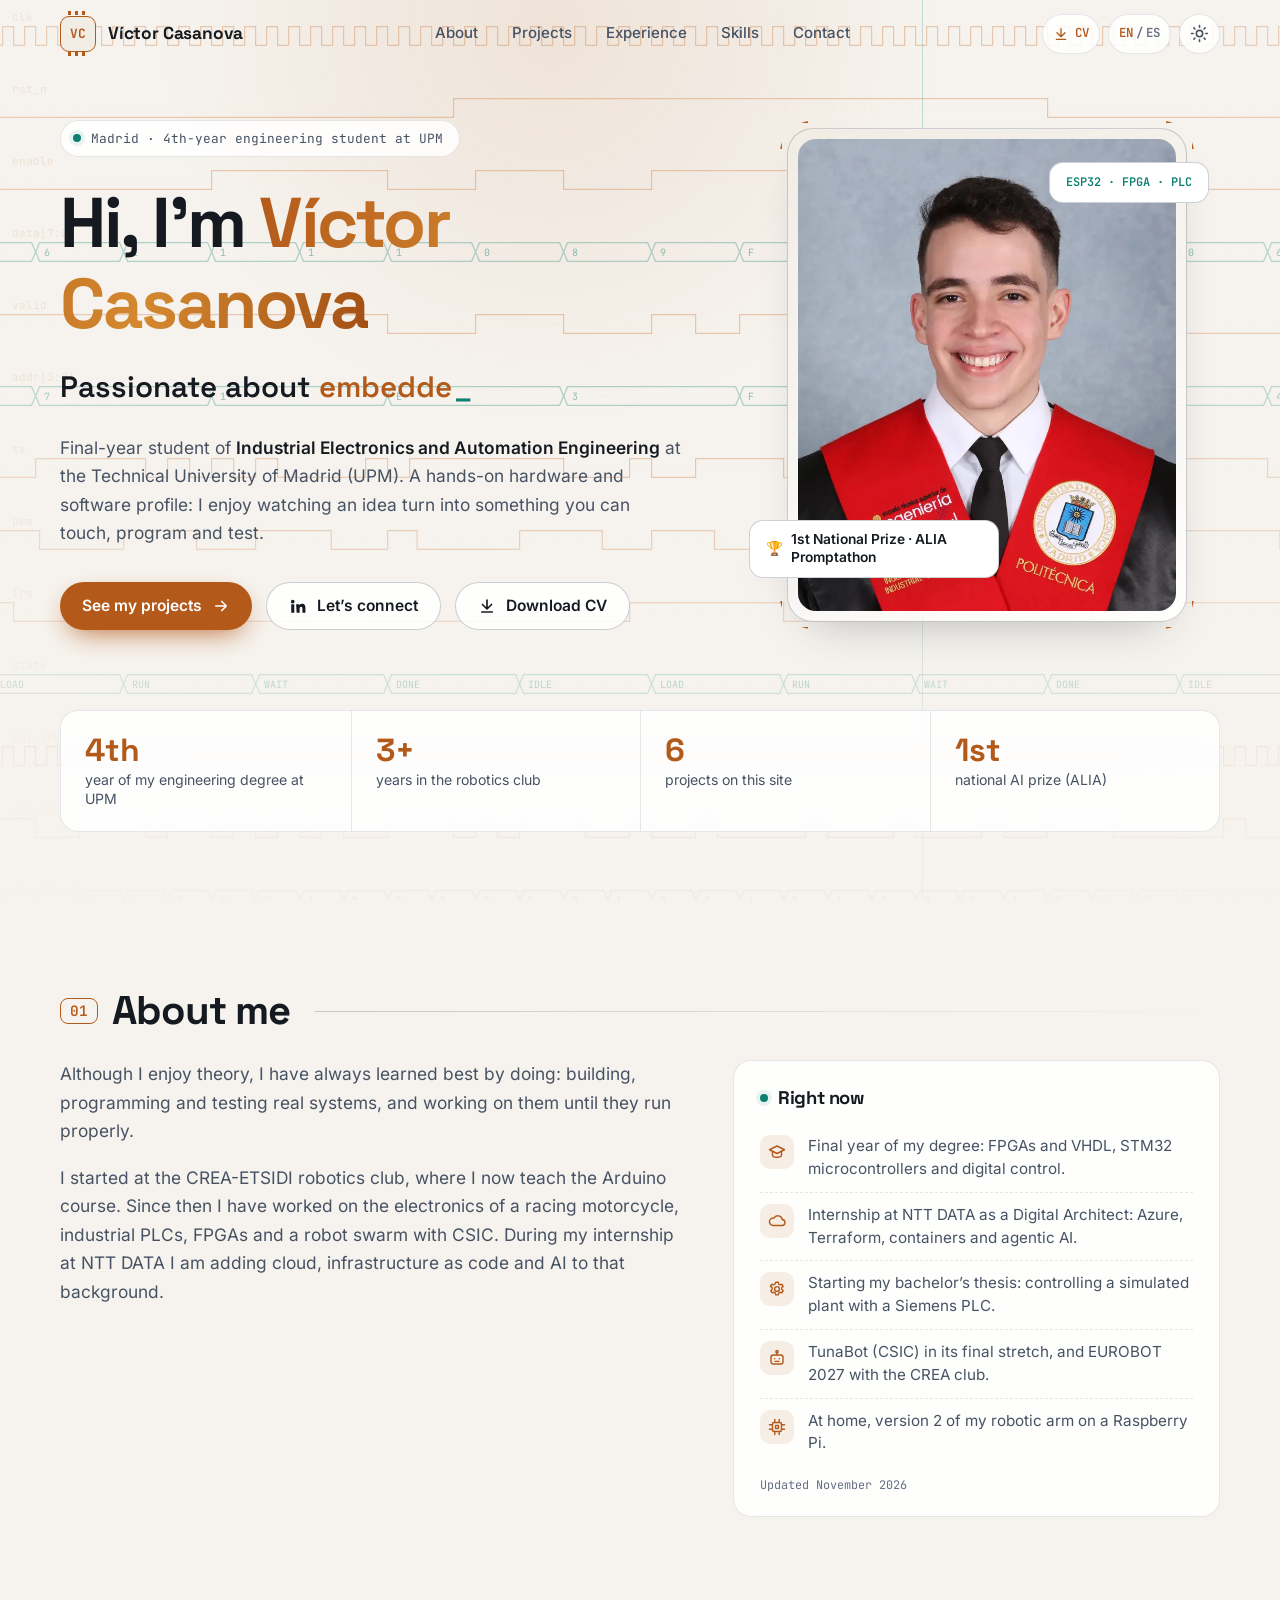
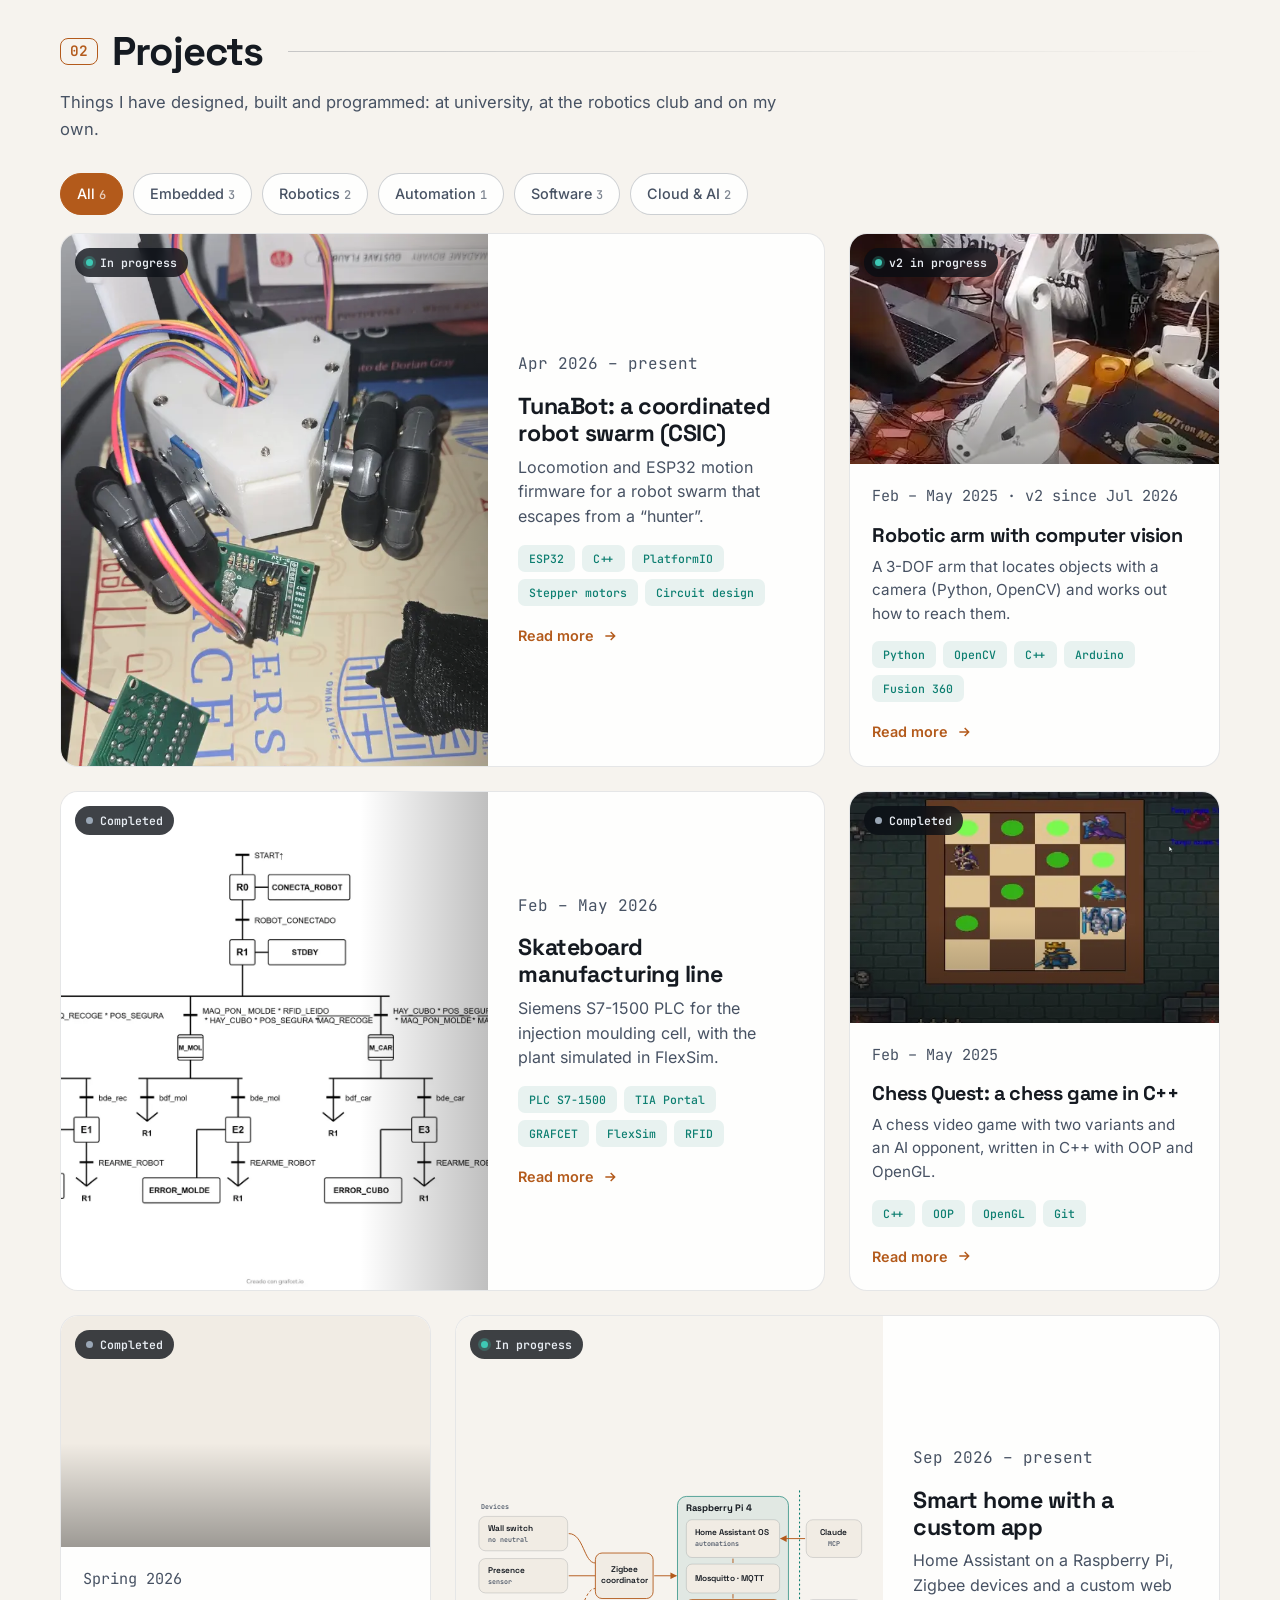
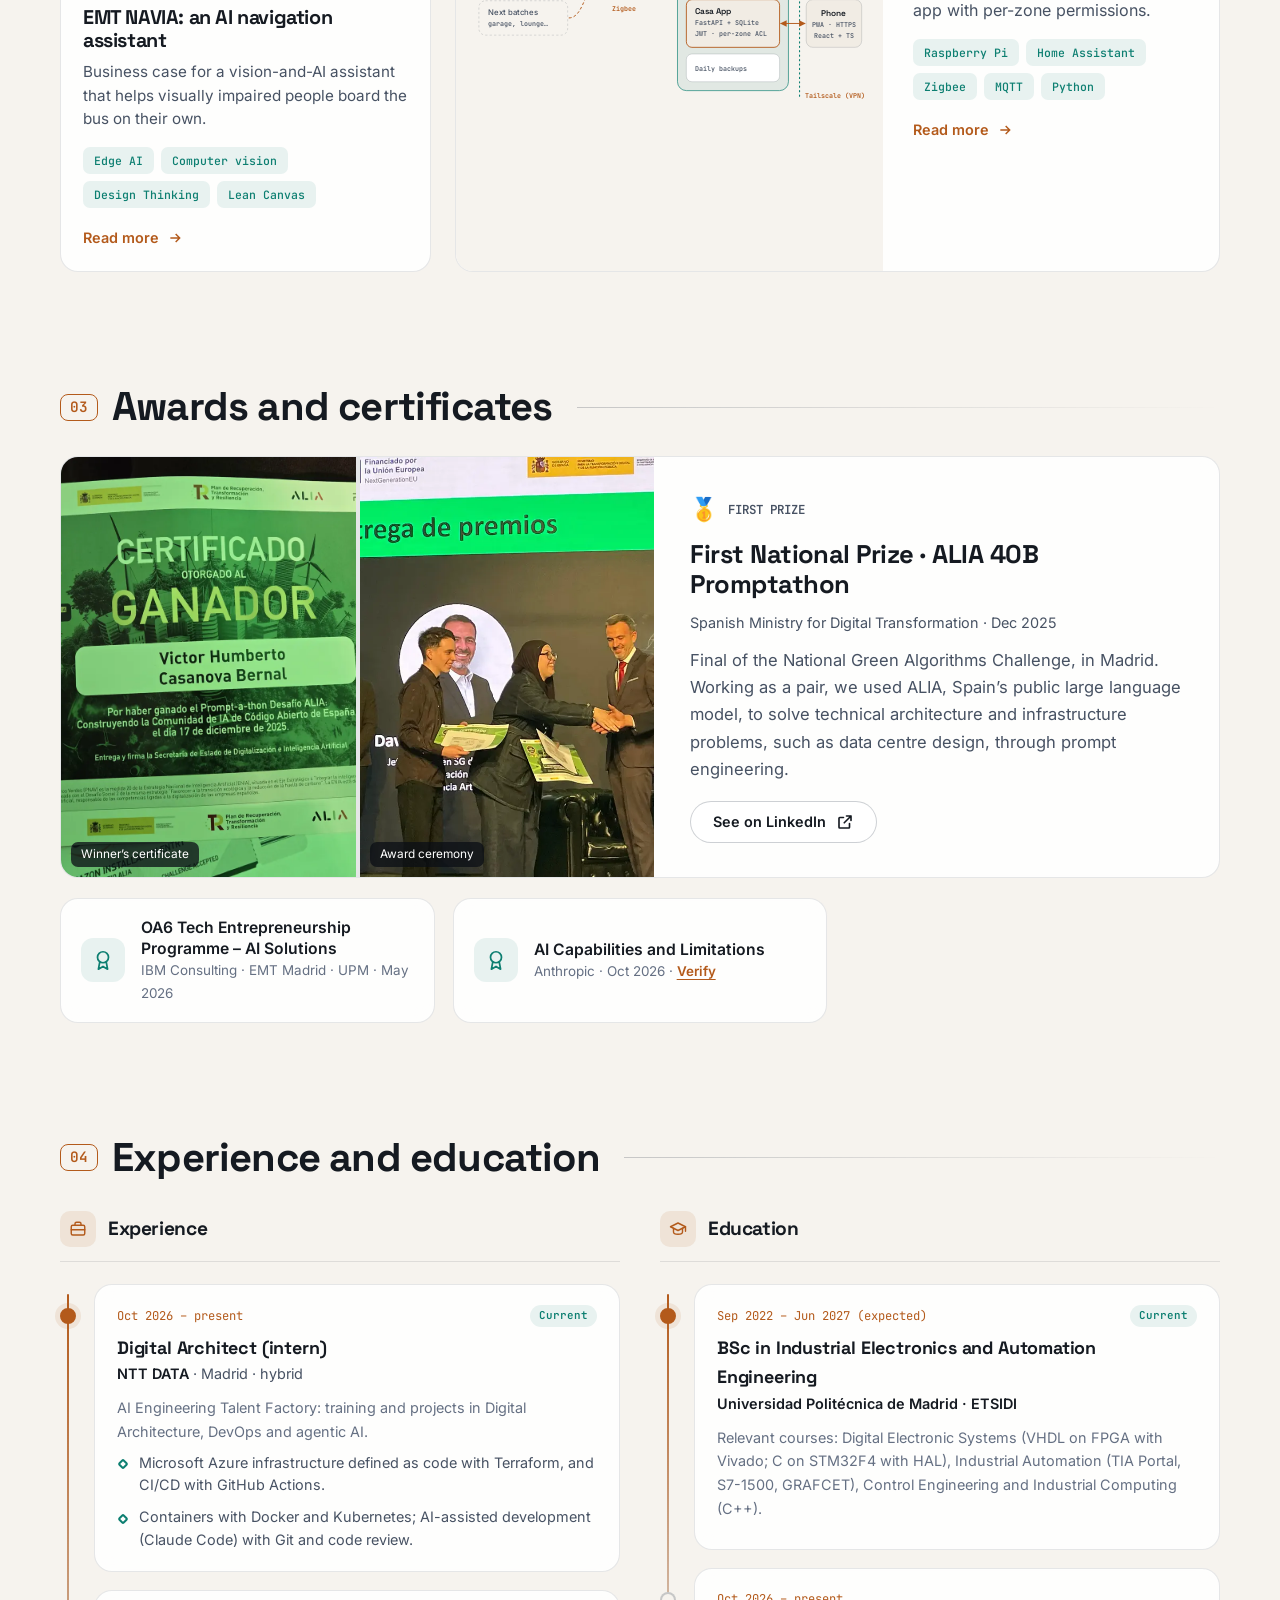
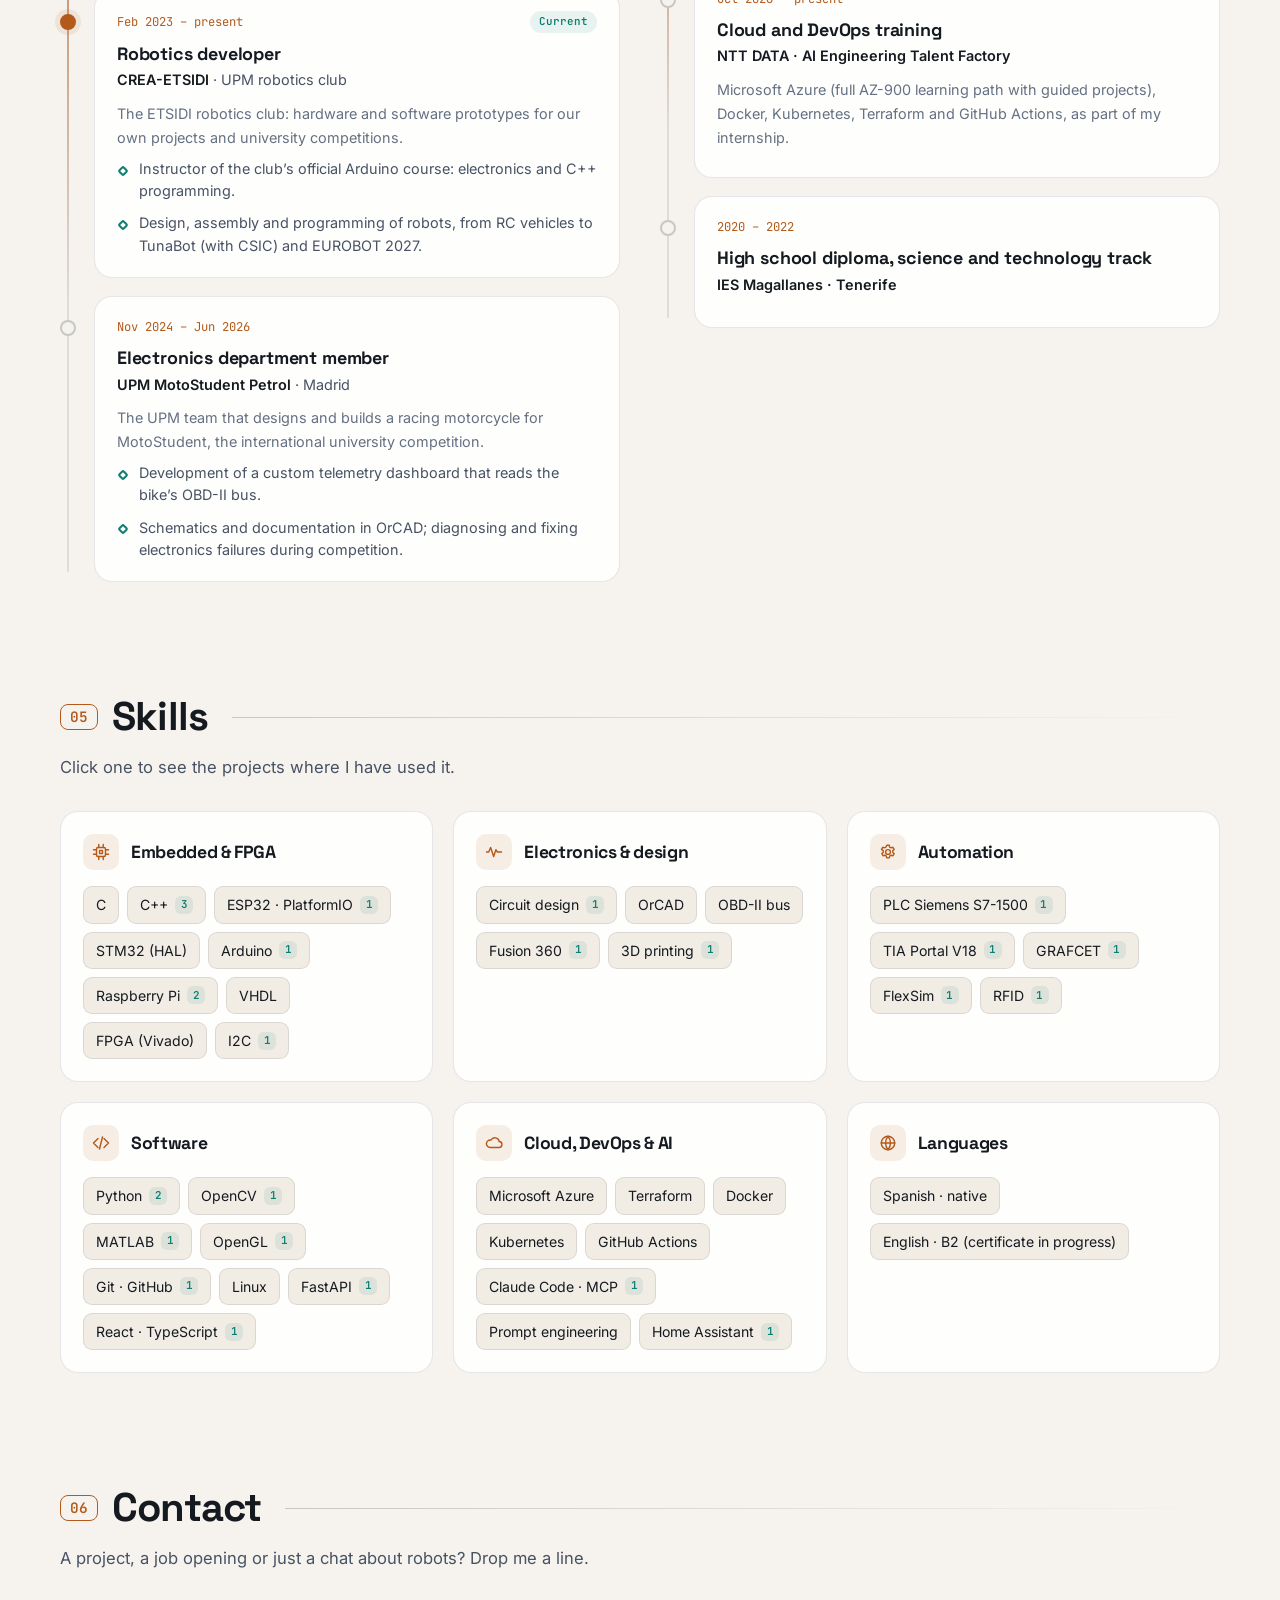
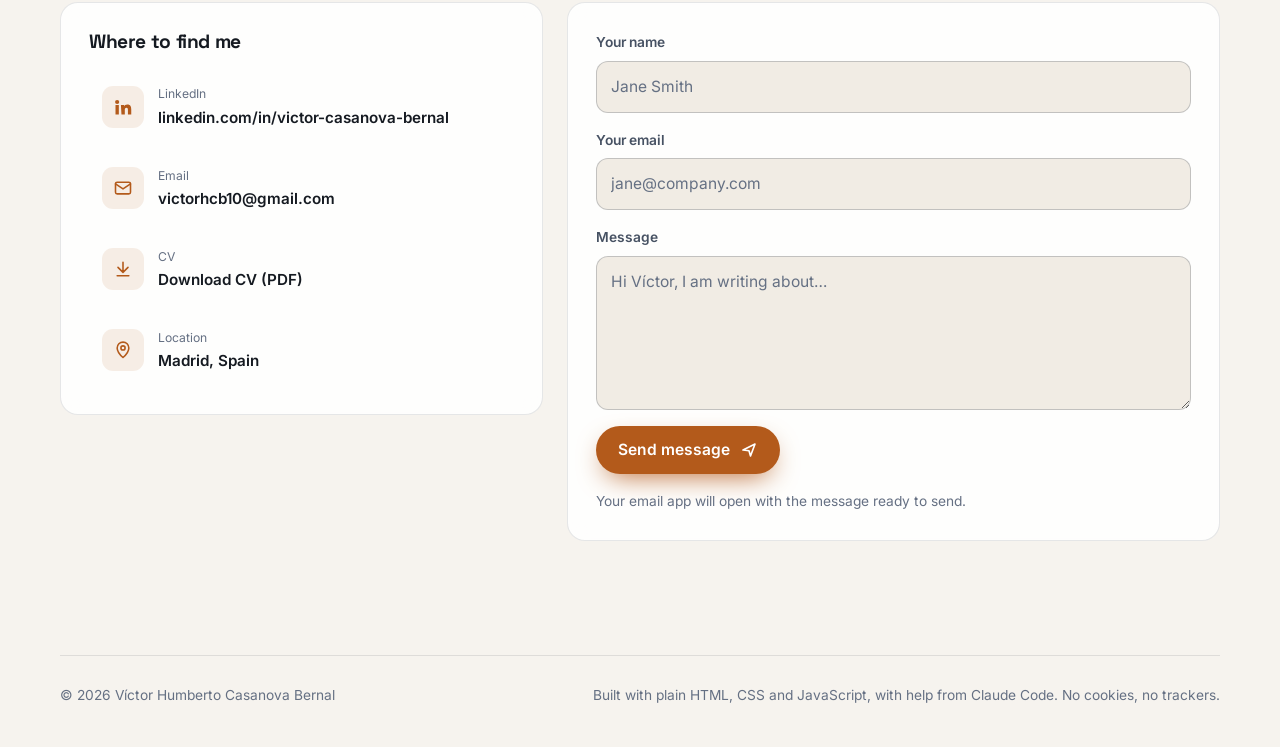
==== commit e22a8864: "Fondo nuevo, CV descargable y fuera el proyecto de Terraform - Fondo animado con 5 modos (?fondo=); " ====
--- a/index.html
+++ b/index.html
@@ -76,6 +76,8 @@
         <li><a href="#contacto" data-t="navContacto">Contacto</a></li>
       </ul>
       <div class="nav-botones">
+        <a class="boton-icono boton-cv-nav" id="cv-nav" href="#" download hidden data-t-title="descargarCV" title="Descargar CV">
+          <svg viewBox="0 0 24 24" aria-hidden="true"><path d="M12 4v12M6 10l6 6 6-6M5 20h14"/></svg><span>CV</span></a>
         <button class="boton-icono boton-idioma" id="boton-idioma" type="button" data-t-title="idioma" title="Read in English">
           <span class="idioma-actual">ES</span><span class="idioma-sep">/</span><span class="idioma-otro">EN</span>
         </button>
--- a/estilos.css
+++ b/estilos.css
@@ -43,6 +43,7 @@
   --pista: rgba(232, 150, 74, .085);
   --pad: rgba(232, 150, 74, .16);
   --pulso: 245, 176, 110;
+  --pulso-2: 62, 201, 181;
 }
 
 [data-theme="light"] {
@@ -68,6 +69,7 @@
   --pista: rgba(179, 90, 27, .07);
   --pad: rgba(179, 90, 27, .13);
   --pulso: 196, 104, 36;
+  --pulso-2: 13, 127, 113;
 }
 
 /* ---------- Base ---------- */
@@ -106,7 +108,7 @@
 .punto-vivo { animation: latido 2.4s ease-in-out infinite; }
 @keyframes latido { 50% { box-shadow: 0 0 0 7px transparent; } }
 
-/* ---------- Fondo de pistas de PCB (fondo.js) ---------- */
+/* ---------- Fondo animado (fondo.js) ---------- */
 #fondo {
   position: fixed; inset: 0; width: 100%; height: 100%;
   z-index: -1; pointer-events: none;
@@ -160,6 +162,8 @@
 .boton-icono:hover { color: var(--acento); border-color: var(--acento); }
 .boton-icono svg { width: 19px; height: 19px; fill: none; stroke: currentColor; stroke-width: 2; stroke-linecap: round; stroke-linejoin: round; }
 .boton-idioma { display: flex; gap: 3px; font-family: var(--f-mono); font-size: .78rem; font-weight: 600; }
+.boton-cv-nav { display: flex; gap: 6px; font-family: var(--f-mono); font-size: .78rem; font-weight: 600; color: var(--acento); }
+.boton-cv-nav svg { width: 16px; height: 16px; }
 .idioma-actual { color: var(--acento); }
 .idioma-sep, .idioma-otro { color: var(--texto-3); }
 [data-theme="dark"] .icono-sol, [data-theme="light"] .icono-luna { display: none; }
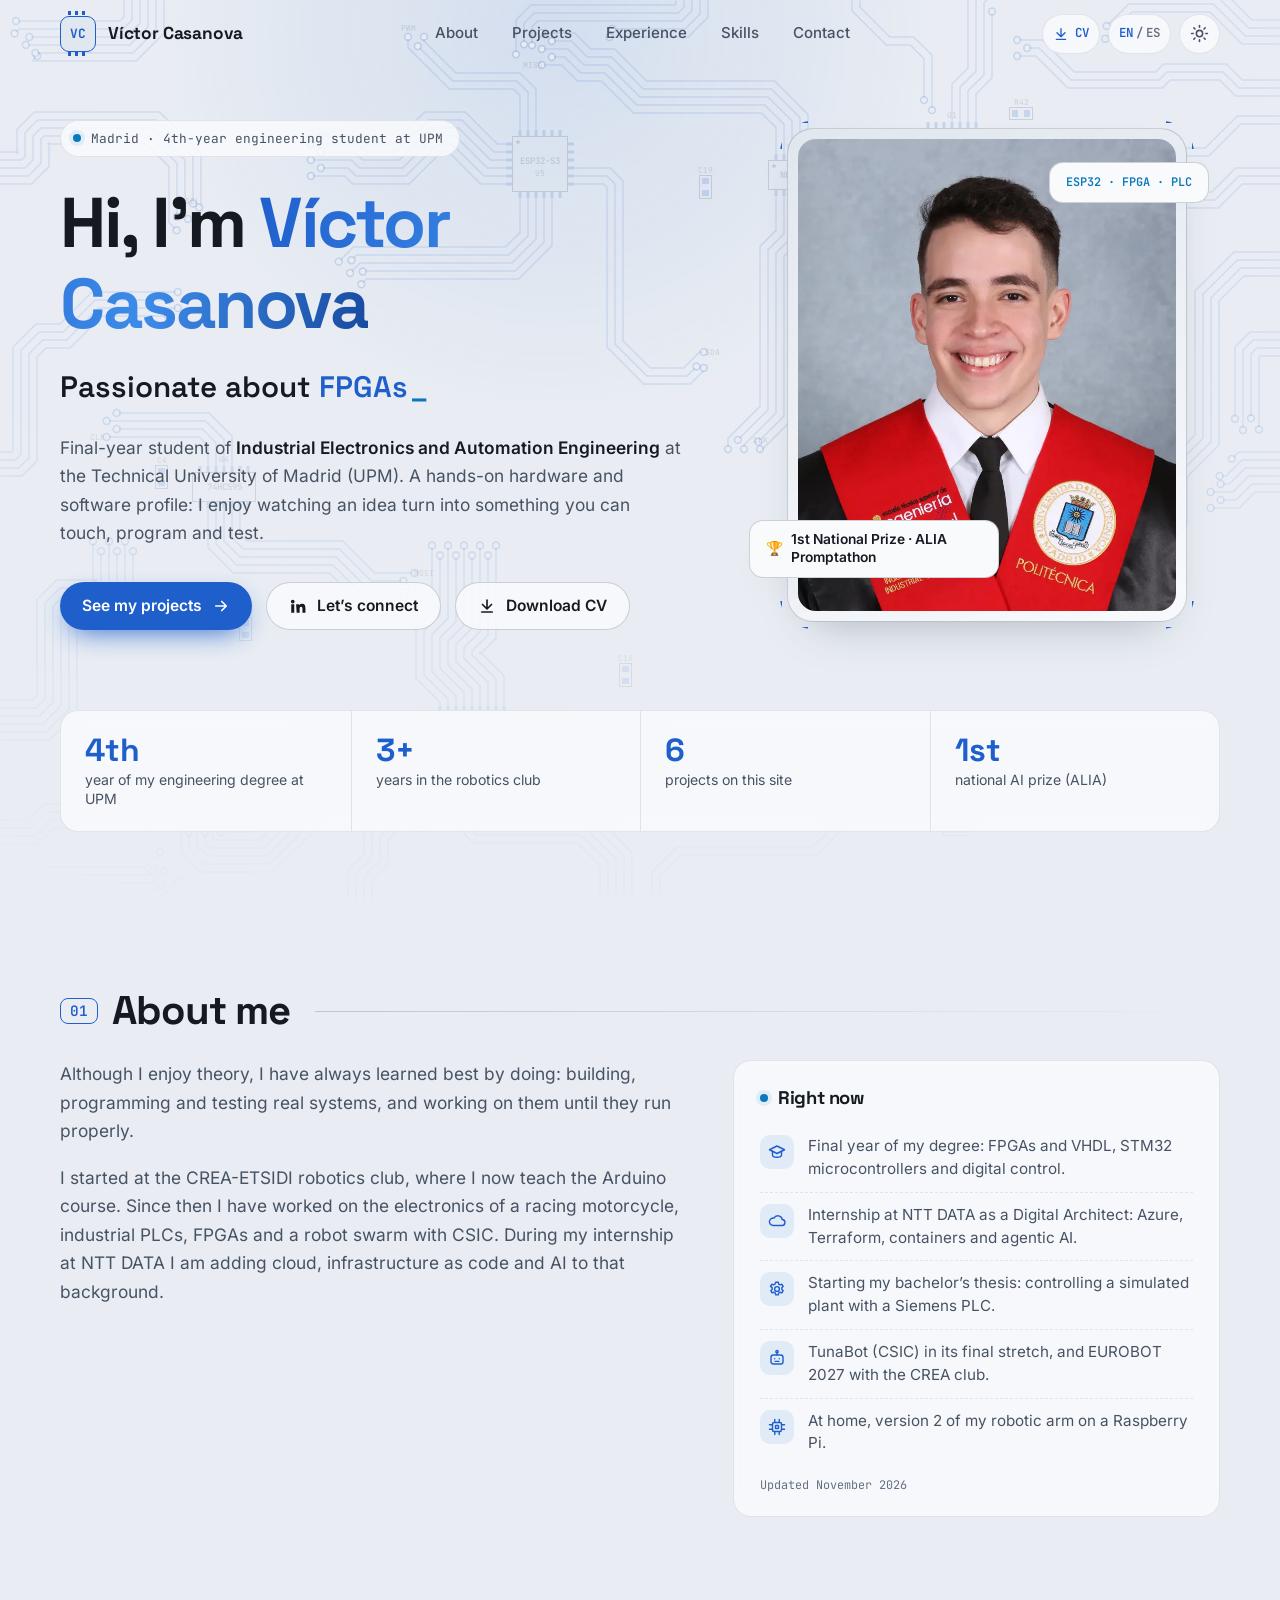
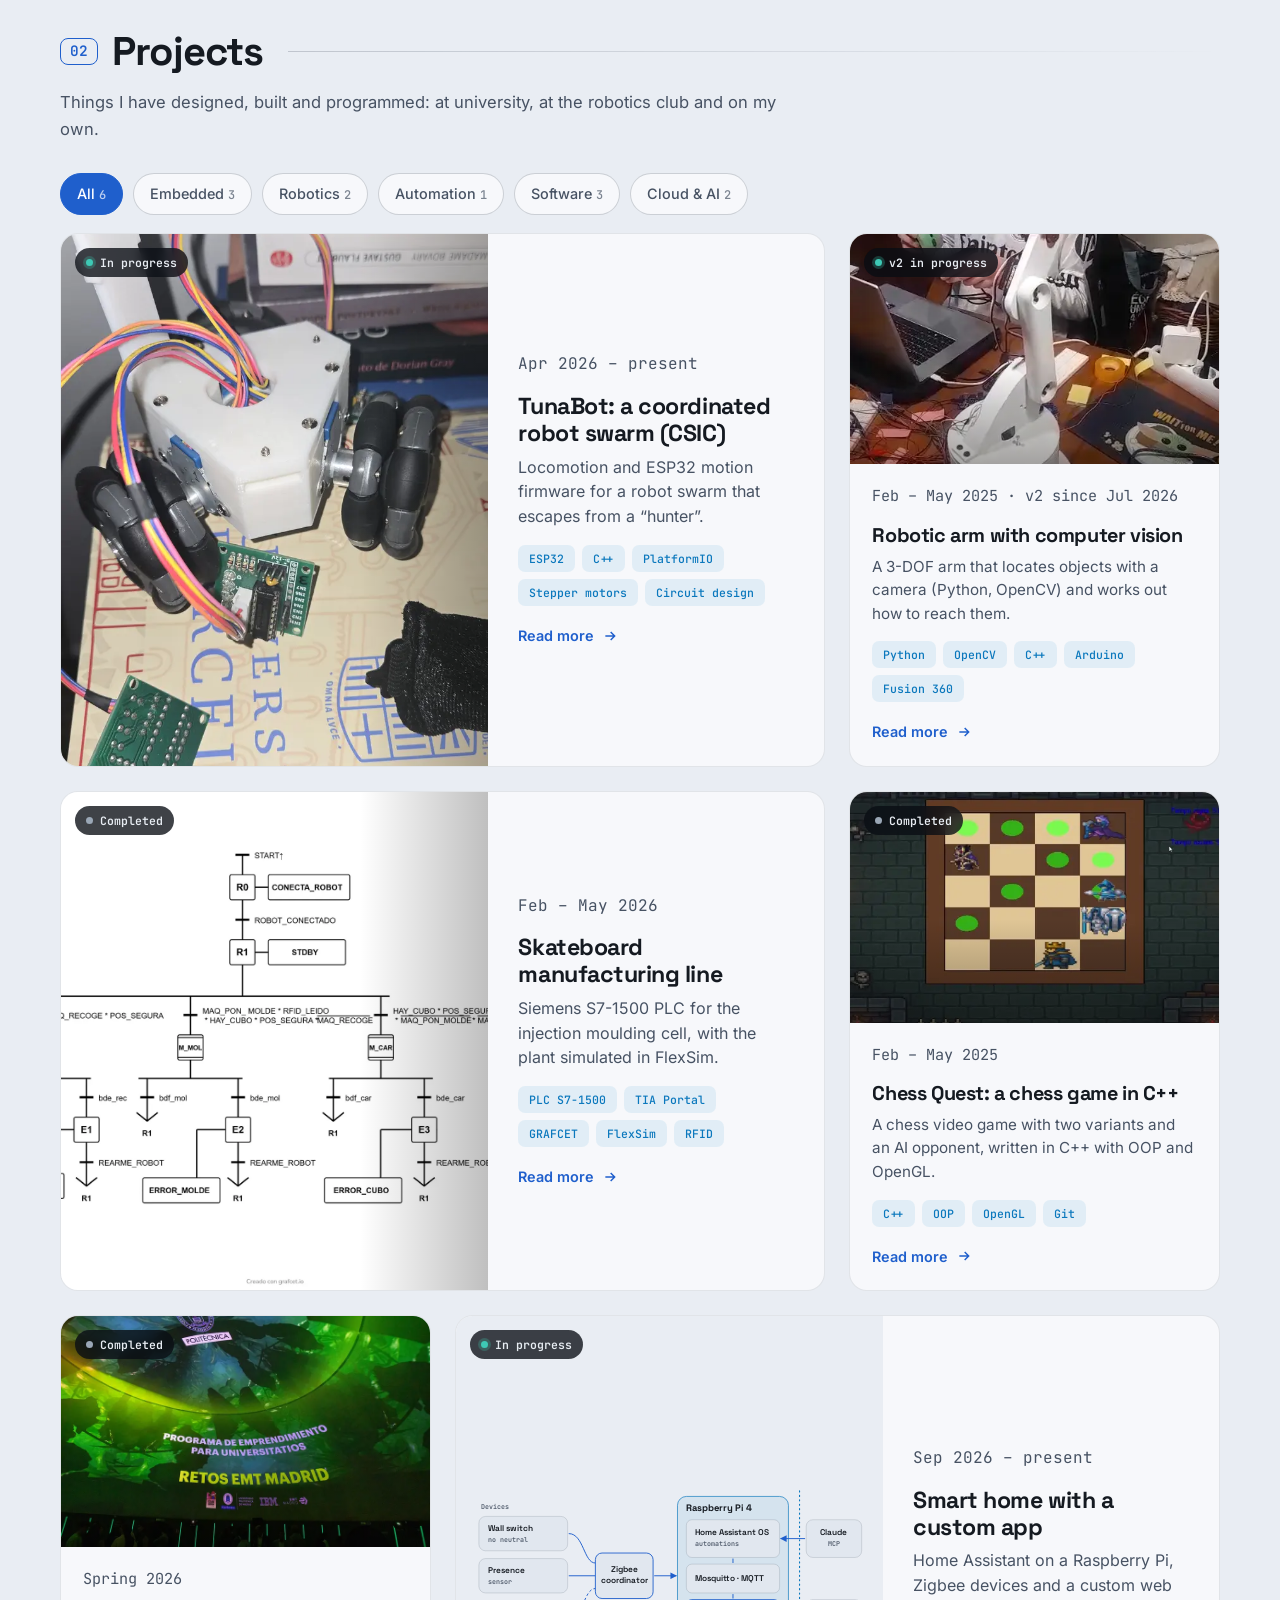
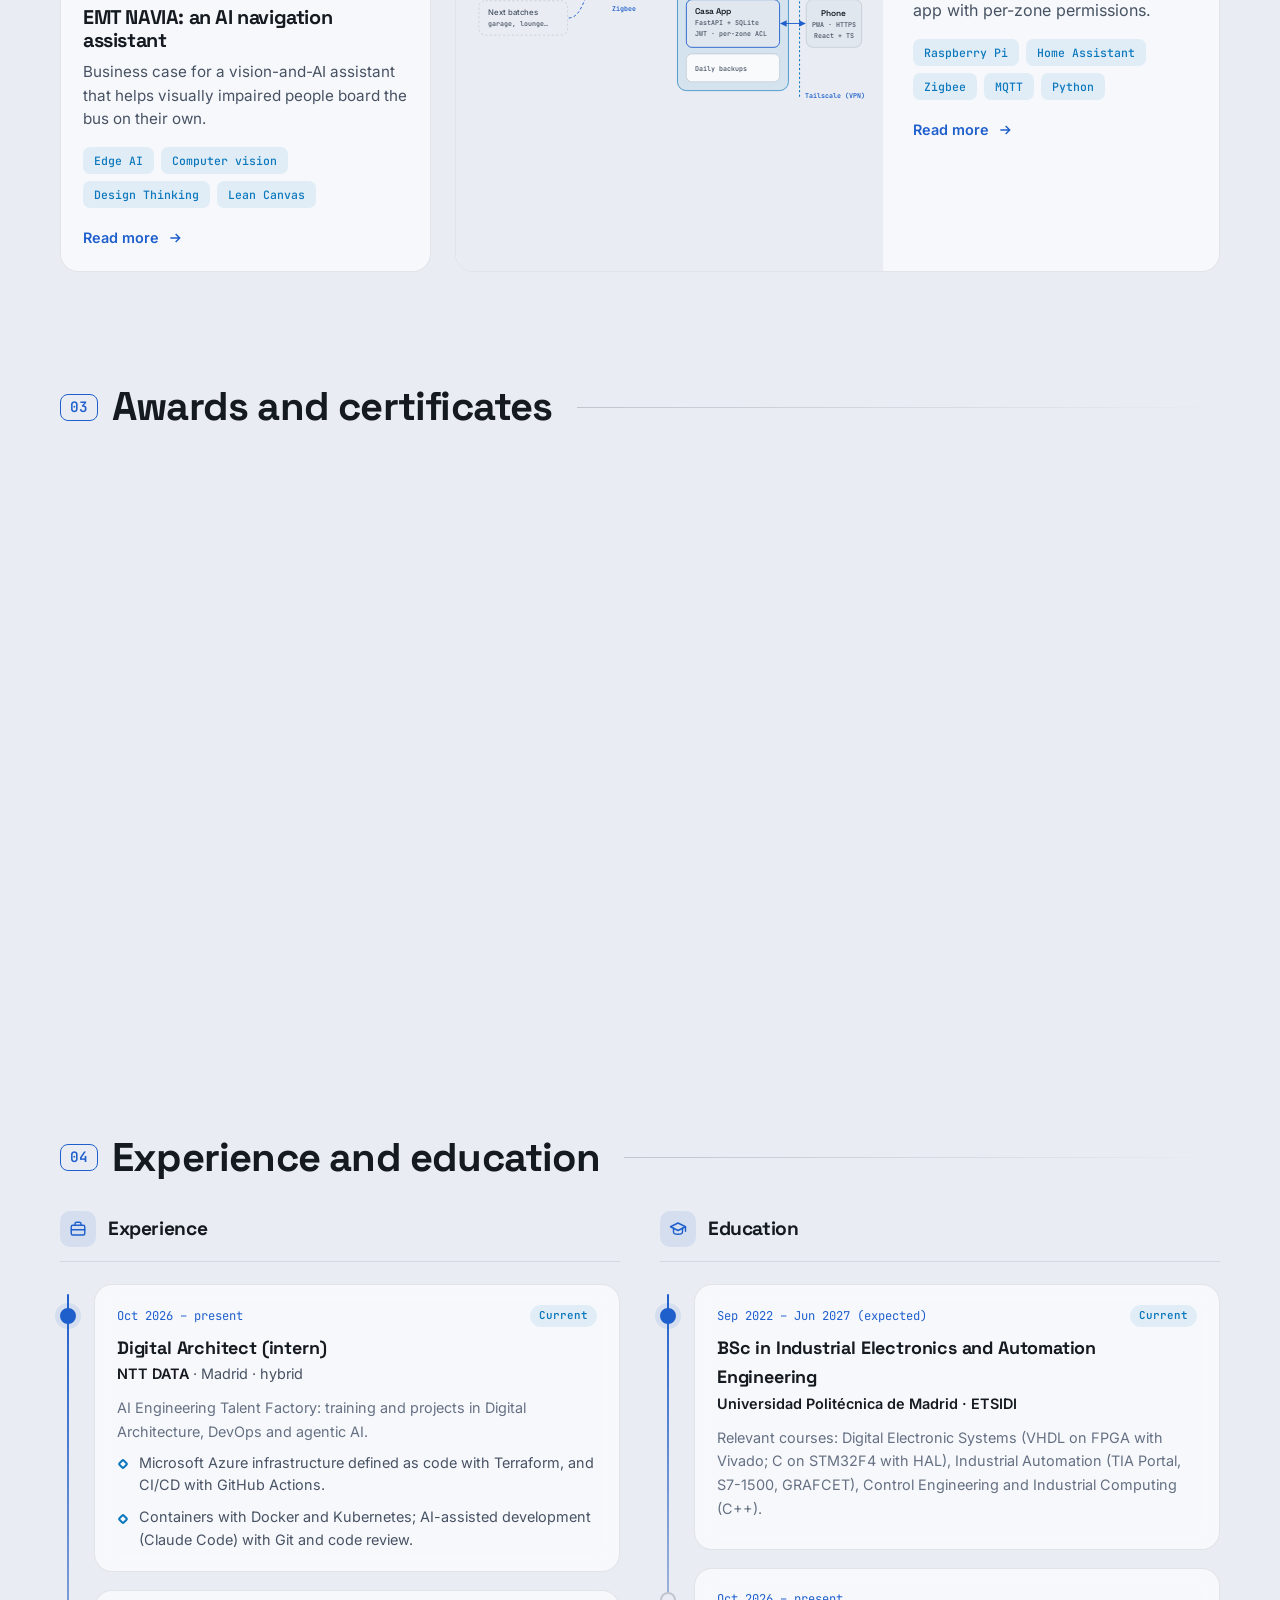
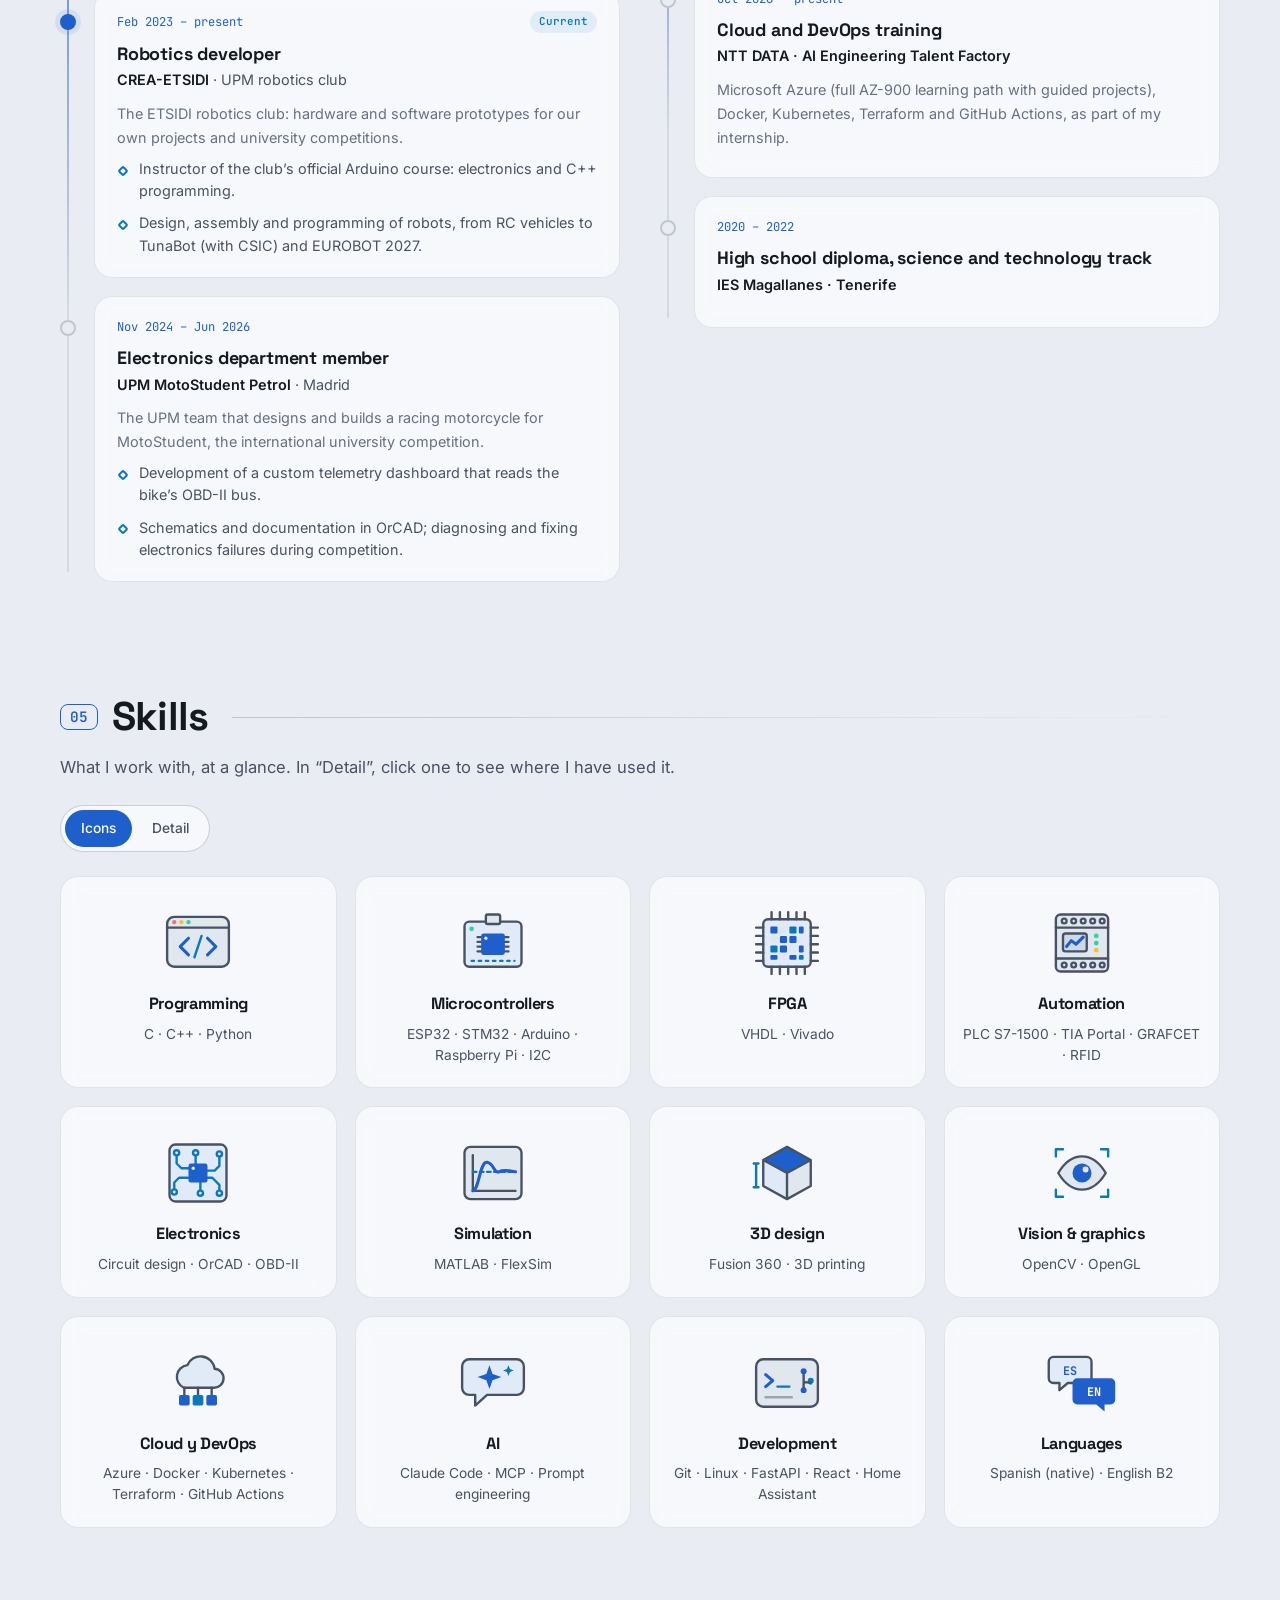
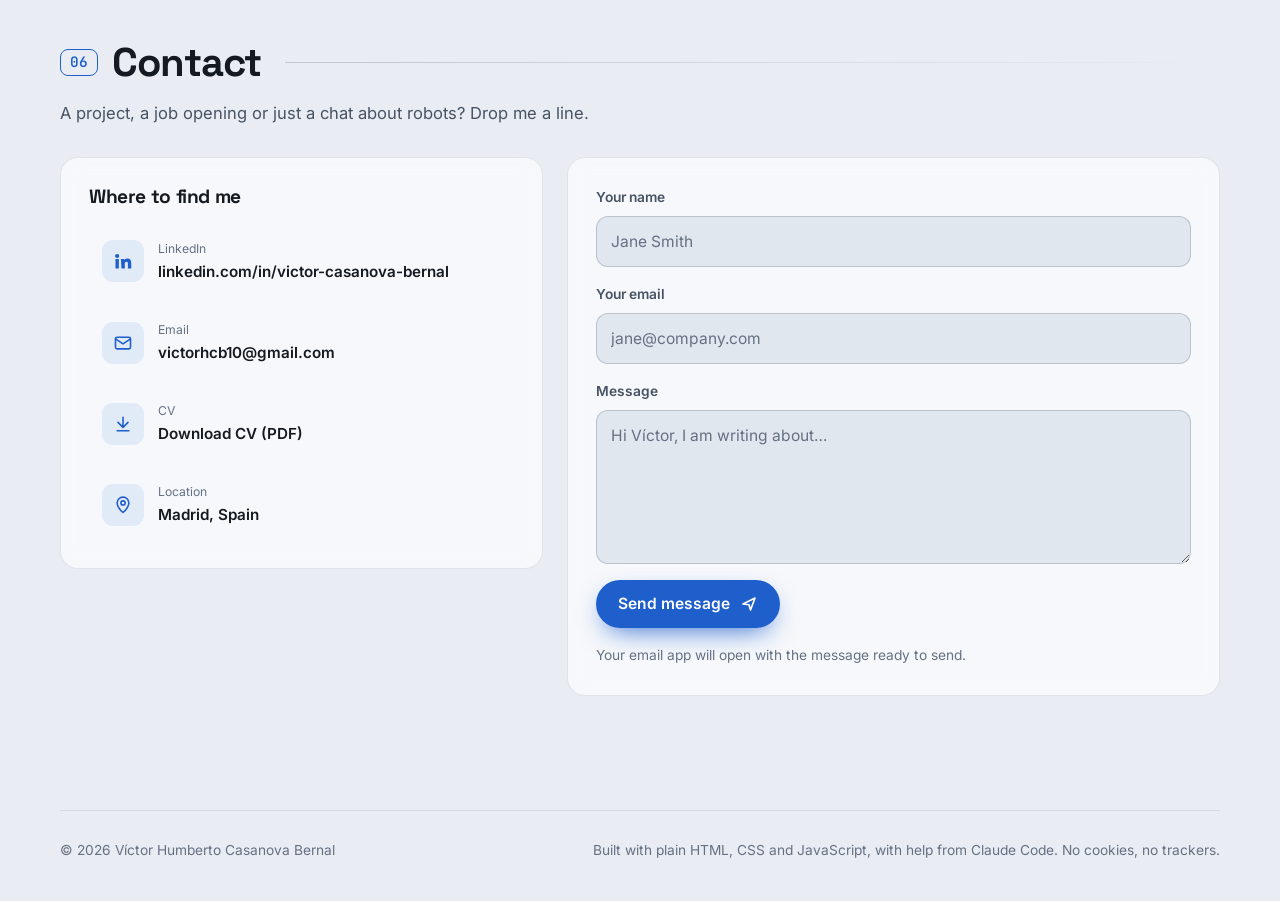
==== commit 3f88a74b: "Fondo de PCB en azul y blanco y skills con dibujos - Fondo por defecto: placa de circuito (chips, bu" ====
--- a/index.html
+++ b/index.html
@@ -6,7 +6,7 @@
   <title>Víctor Casanova · Electrónica, embebidos y robótica</title>
   <meta name="description" content="Portfolio de Víctor Casanova, estudiante de Ingeniería Electrónica Industrial y Automática (UPM): sistemas embebidos, FPGA, robótica y automatización.">
   <meta name="author" content="Víctor Humberto Casanova Bernal">
-  <meta name="theme-color" content="#0b0f15">
+  <meta name="theme-color" content="#071022">
   <link rel="canonical" href="https://victorinox05.github.io/">
   <link rel="alternate" hreflang="es" href="https://victorinox05.github.io/">
   <link rel="alternate" hreflang="en" href="https://victorinox05.github.io/?lang=en">
@@ -170,7 +170,8 @@
     <!-- SKILLS -->
     <section class="seccion contenedor" id="skills">
       <h2 class="seccion-titulo"><span class="mono numero">05</span> <span data-t="tituloSkills">Skills</span></h2>
-      <p class="seccion-sub" data-t="subSkills"></p>
+      <p class="seccion-sub" id="sub-skills"></p>
+      <div class="vista-skills" id="vista-skills" role="group" data-t-aria="vistaSkills"></div>
       <div class="rejilla-skills" id="rejilla-skills"></div>
     </section>
 
@@ -218,6 +219,7 @@
 
   <script src="datos.js"></script>
   <script src="diagramas.js"></script>
+  <script src="dibujos.js"></script>
   <script src="fondo.js"></script>
   <script src="main.js"></script>
 </body>
--- a/estilos.css
+++ b/estilos.css
@@ -1,6 +1,7 @@
 /* =========================================================================
    Portfolio de Víctor Casanova
-   Colores en las variables de abajo: cobre (pistas de un PCB) + verde azulado.
+   Colores en las variables de abajo: azul y blanco, como una placa de circuito (desde el 02/11/2026;
+   antes, cobre y verde azulado).
    ========================================================================= */
 
 @font-face { font-family: 'Space Grotesk'; src: url('assets/fuentes/space-grotesk.woff2') format('woff2'); font-weight: 300 700; font-display: swap; }
@@ -22,54 +23,58 @@
 /* Tema oscuro (por defecto) */
 :root, [data-theme="dark"] {
   color-scheme: dark;
-  --fondo: #0b0f15;
-  --superficie: rgba(17, 23, 32, .82);
-  --superficie-solida: #121923;
-  --superficie-2: #18212d;
+  --fondo: #071022;
+  --superficie: rgba(12, 24, 44, .82);
+  --superficie-solida: #0d1a30;
+  --superficie-2: #13233d;
   --borde: rgba(148, 163, 184, .14);
   --borde-fuerte: rgba(148, 163, 184, .28);
   --texto: #e8edf3;
   --texto-2: #a6b3c3;
   --texto-3: #74849a;
-  --acento: #e8964a;
-  --acento-fuerte: #f5b06e;
-  --acento-suave: rgba(232, 150, 74, .13);
-  --acento-2: #3ec9b5;
-  --acento-2-suave: rgba(62, 201, 181, .12);
-  --degradado: linear-gradient(100deg, #f0a35b 0%, #f6c983 55%, #e8964a 100%);
+  --acento: #5aa8ff;
+  --acento-fuerte: #9ccbff;
+  --acento-suave: rgba(90, 168, 255, .13);
+  --acento-2: #cfe4ff;
+  --acento-2-suave: rgba(207, 228, 255, .1);
+  --degradado: linear-gradient(100deg, #6fb4ff 0%, #eaf3ff 55%, #5aa8ff 100%);
   --sombra: 0 24px 50px -24px rgba(0, 0, 0, .7);
-  --brillo: 0 0 0 1px rgba(232, 150, 74, .4), 0 18px 50px -18px rgba(232, 150, 74, .38);
+  --brillo: 0 0 0 1px rgba(90, 168, 255, .4), 0 18px 50px -18px rgba(90, 168, 255, .38);
   --velo: rgba(5, 8, 12, .72);
-  --pista: rgba(232, 150, 74, .085);
-  --pad: rgba(232, 150, 74, .16);
-  --pulso: 245, 176, 110;
-  --pulso-2: 62, 201, 181;
+  --pista: rgba(90, 168, 255, .17);
+  --pad: rgba(160, 200, 255, .22);
+  --pulso: 240, 247, 255;
+  --pulso-2: 90, 168, 255;
+  --sobre-acento: #06101f;
+  --serigrafia: rgba(235, 243, 255, .16);
 }
 
 [data-theme="light"] {
   color-scheme: light;
-  --fondo: #f6f3ee;
-  --superficie: rgba(255, 255, 255, .86);
-  --superficie-solida: #ffffff;
-  --superficie-2: #f1ece4;
-  --borde: rgba(30, 41, 59, .11);
-  --borde-fuerte: rgba(30, 41, 59, .22);
+  --fondo: #e9edf3;
+  --superficie: rgba(250, 251, 253, .84);
+  --superficie-solida: #f8fafc;
+  --superficie-2: #e1e7ef;
+  --borde: rgba(30, 41, 59, .1);
+  --borde-fuerte: rgba(30, 41, 59, .2);
   --texto: #151a21;
   --texto-2: #475263;
   --texto-3: #657083;
-  --acento: #b35a1b;
-  --acento-fuerte: #974a12;
-  --acento-suave: rgba(179, 90, 27, .1);
-  --acento-2: #0d7f71;
-  --acento-2-suave: rgba(13, 127, 113, .09);
-  --degradado: linear-gradient(100deg, #b35a1b 0%, #d4892f 55%, #a24e14 100%);
+  --acento: #1f5fcc;
+  --acento-fuerte: #174a9f;
+  --acento-suave: rgba(31, 95, 204, .1);
+  --acento-2: #0b78bd;
+  --acento-2-suave: rgba(11, 120, 189, .09);
+  --degradado: linear-gradient(100deg, #1f5fcc 0%, #3d8be8 55%, #174a9f 100%);
   --sombra: 0 22px 44px -26px rgba(30, 41, 59, .35);
-  --brillo: 0 0 0 1px rgba(179, 90, 27, .35), 0 18px 44px -20px rgba(179, 90, 27, .35);
+  --brillo: 0 0 0 1px rgba(31, 95, 204, .35), 0 18px 44px -20px rgba(31, 95, 204, .35);
   --velo: rgba(20, 24, 30, .45);
-  --pista: rgba(179, 90, 27, .07);
-  --pad: rgba(179, 90, 27, .13);
-  --pulso: 196, 104, 36;
-  --pulso-2: 13, 127, 113;
+  --pista: rgba(31, 95, 204, .13);
+  --pad: rgba(31, 95, 204, .17);
+  --pulso: 31, 95, 204;
+  --pulso-2: 11, 120, 189;
+  --sobre-acento: #fff;
+  --serigrafia: rgba(15, 30, 60, .14);
 }
 
 /* ---------- Base ---------- */
@@ -183,7 +188,7 @@
 .boton svg { width: 18px; height: 18px; fill: none; stroke: currentColor; stroke-width: 2.2; stroke-linecap: round; stroke-linejoin: round; }
 .boton svg.relleno { fill: currentColor; stroke: none; }
 .boton-principal { background: var(--acento); color: #fff; box-shadow: 0 10px 28px -10px var(--acento); }
-[data-theme="dark"] .boton-principal { color: #1a0f05; }
+[data-theme="dark"] .boton-principal { color: var(--sobre-acento); }
 .boton-principal:hover { transform: translateY(-2px); background: var(--acento-fuerte); }
 .boton-principal:hover svg { transform: translateX(3px); transition: transform .25s; }
 .boton-secundario { background: var(--superficie); border: 1px solid var(--borde-fuerte); color: var(--texto); }
@@ -283,7 +288,7 @@
 }
 .filtro:hover { color: var(--texto); border-color: var(--acento); }
 .filtro[aria-pressed="true"] { background: var(--acento); border-color: var(--acento); color: #fff; }
-[data-theme="dark"] .filtro[aria-pressed="true"] { color: #1a0f05; }
+[data-theme="dark"] .filtro[aria-pressed="true"] { color: var(--sobre-acento); }
 .filtro-cuenta { font-family: var(--f-mono); font-size: .75rem; opacity: .7; margin-left: 4px; }
 .filtro-skill {
   display: flex; align-items: center; flex-wrap: wrap; gap: 10px; margin-bottom: 18px;
@@ -471,6 +476,30 @@
 button.skill:hover { border-color: var(--acento-2); color: var(--acento-2); transform: translateY(-1px); }
 .skill-cuenta { font-family: var(--f-mono); font-size: .68rem; font-weight: 600; min-width: 18px; height: 18px; padding: 0 5px; display: grid; place-items: center; border-radius: 6px; background: var(--acento-2-suave); color: var(--acento-2); }
 
+/* Modo «Dibujos»: tarjetas con un dibujo por familia de skills */
+.vista-skills { display: inline-flex; gap: 4px; padding: 4px; margin: -6px 0 24px; border-radius: 999px; border: 1px solid var(--borde-fuerte); background: var(--superficie); }
+.vista-skills button { padding: 7px 16px; border-radius: 999px; font-size: .86rem; font-weight: 500; color: var(--texto-2); transition: background-color .2s, color .2s; }
+.vista-skills button:hover { color: var(--texto); }
+.vista-skills button[aria-pressed="true"] { background: var(--acento); color: var(--sobre-acento); }
+.rejilla-dibujos { display: grid; grid-template-columns: repeat(4, 1fr); gap: 18px; }
+.tarjeta-dibujo { padding: 28px 18px 22px; display: grid; justify-items: center; align-content: start; gap: 10px; text-align: center; transition: transform .35s var(--curva), border-color .3s; }
+.tarjeta-dibujo:hover { transform: translateY(-4px); border-color: var(--acento); }
+.tarjeta-dibujo h3 { font-size: 1.02rem; margin-top: 4px; }
+.tarjeta-dibujo p { font-size: .86rem; line-height: 1.5; color: var(--texto-2); }
+.dibujo { width: 76px; height: 76px; }
+.dibujo svg { width: 100%; height: 100%; fill: none; stroke-width: 2; stroke-linecap: round; stroke-linejoin: round; transition: transform .45s var(--curva); }
+.tarjeta-dibujo:hover .dibujo svg { transform: scale(1.08) rotate(-3deg); }
+.dibujo .l { stroke: var(--texto-2); }
+.dibujo .la { stroke: var(--acento); stroke-width: 2.6; }
+.dibujo .la2 { stroke: var(--acento-2); }
+.dibujo .f1 { fill: var(--acento); }
+.dibujo .f2 { fill: var(--acento-suave); }
+.dibujo .f3 { fill: var(--superficie-2); }
+.dibujo .f4 { fill: var(--acento-2); }
+.dibujo .verde { fill: #34d399; } .dibujo .rojo { fill: #f87171; } .dibujo .ambar { fill: #fbbf24; }
+.dibujo text { font: 700 10px var(--f-mono); }
+.dibujo .t1 { fill: var(--acento); } .dibujo .t2 { fill: var(--sobre-acento); }
+
 /* ---------- Contacto ---------- */
 .contacto { display: grid; grid-template-columns: 1fr 1.35fr; gap: 24px; align-items: start; }
 .contacto-datos { padding: 28px; }
@@ -532,6 +561,7 @@
 
 /* ---------- Pantallas medianas ---------- */
 @media (max-width: 980px) {
+  .rejilla-dibujos { grid-template-columns: repeat(3, 1fr); }
   .portada { grid-template-columns: 1fr; text-align: left; padding-top: 28px; row-gap: 44px; }
   .portada-foto { grid-row: 1; width: min(300px, 78%); justify-self: start; margin-left: 30px; }
   .cifras { grid-template-columns: repeat(2, 1fr); }
@@ -545,6 +575,7 @@
 
 /* ---------- Móvil ---------- */
 @media (max-width: 760px) {
+  .rejilla-dibujos { grid-template-columns: repeat(2, 1fr); }
   :root { --cabecera: 62px; }
   body { font-size: 16px; }
   .contenedor { width: calc(100% - 32px); }
@@ -578,6 +609,9 @@
 }
 
 @media (max-width: 420px) {
+  .rejilla-dibujos { gap: 12px; }
+  .tarjeta-dibujo { padding: 22px 12px 18px; }
+  .dibujo { width: 60px; height: 60px; }
   .cifras li { padding: 16px; }
   .cifra { font-size: 1.6rem; }
   .cifra-texto { font-size: .8rem; }
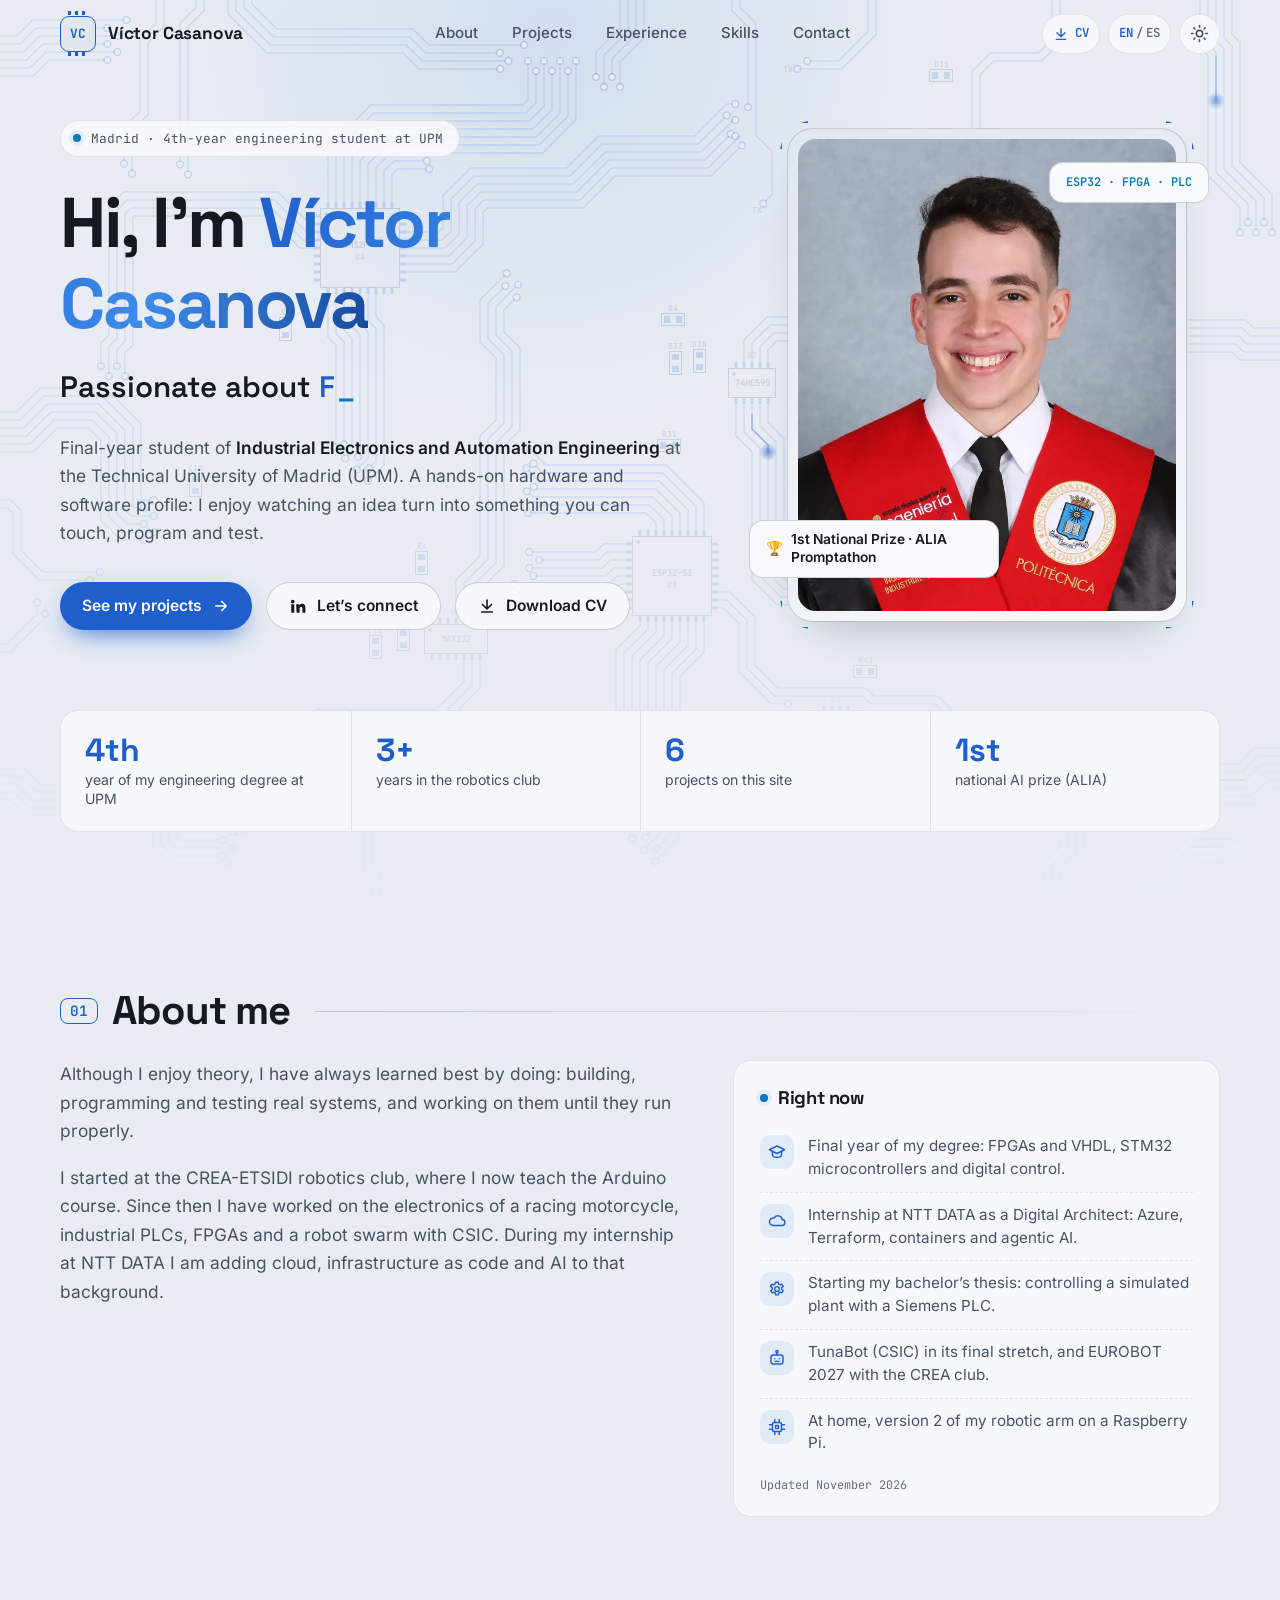
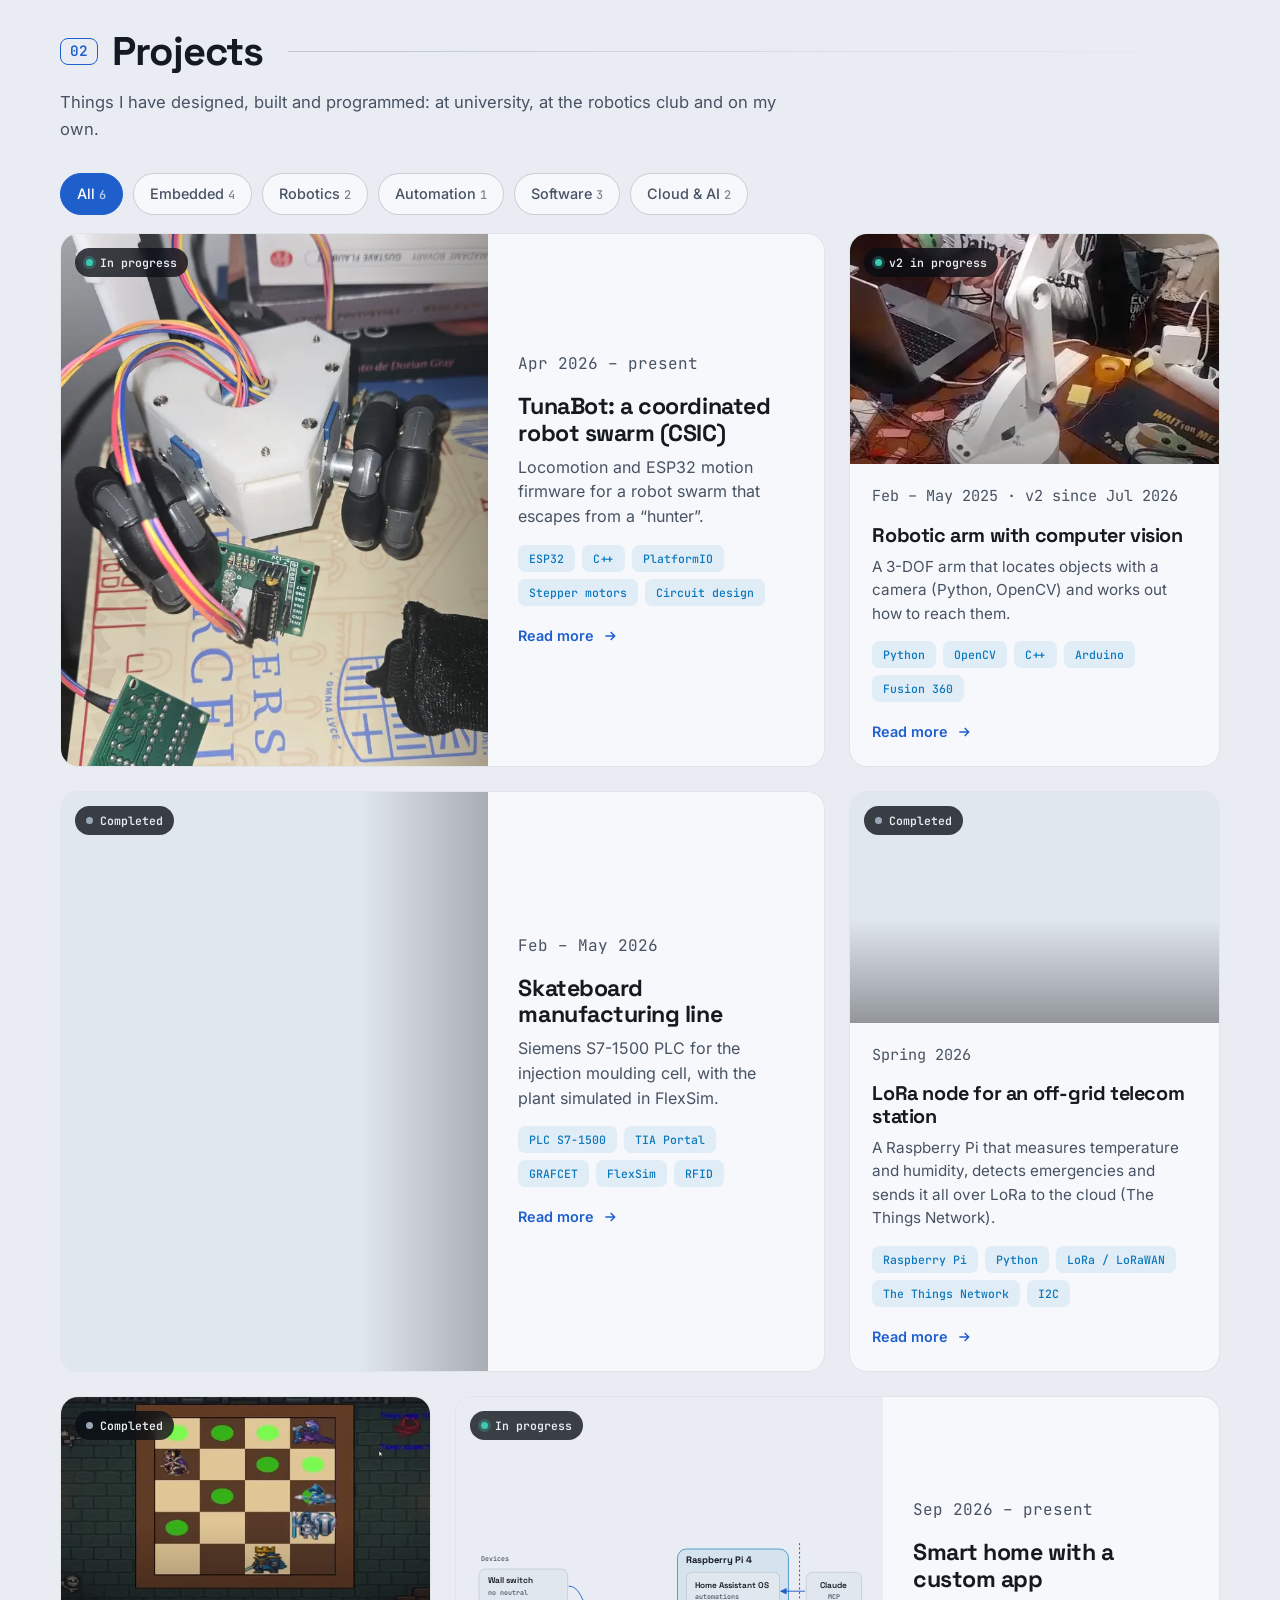
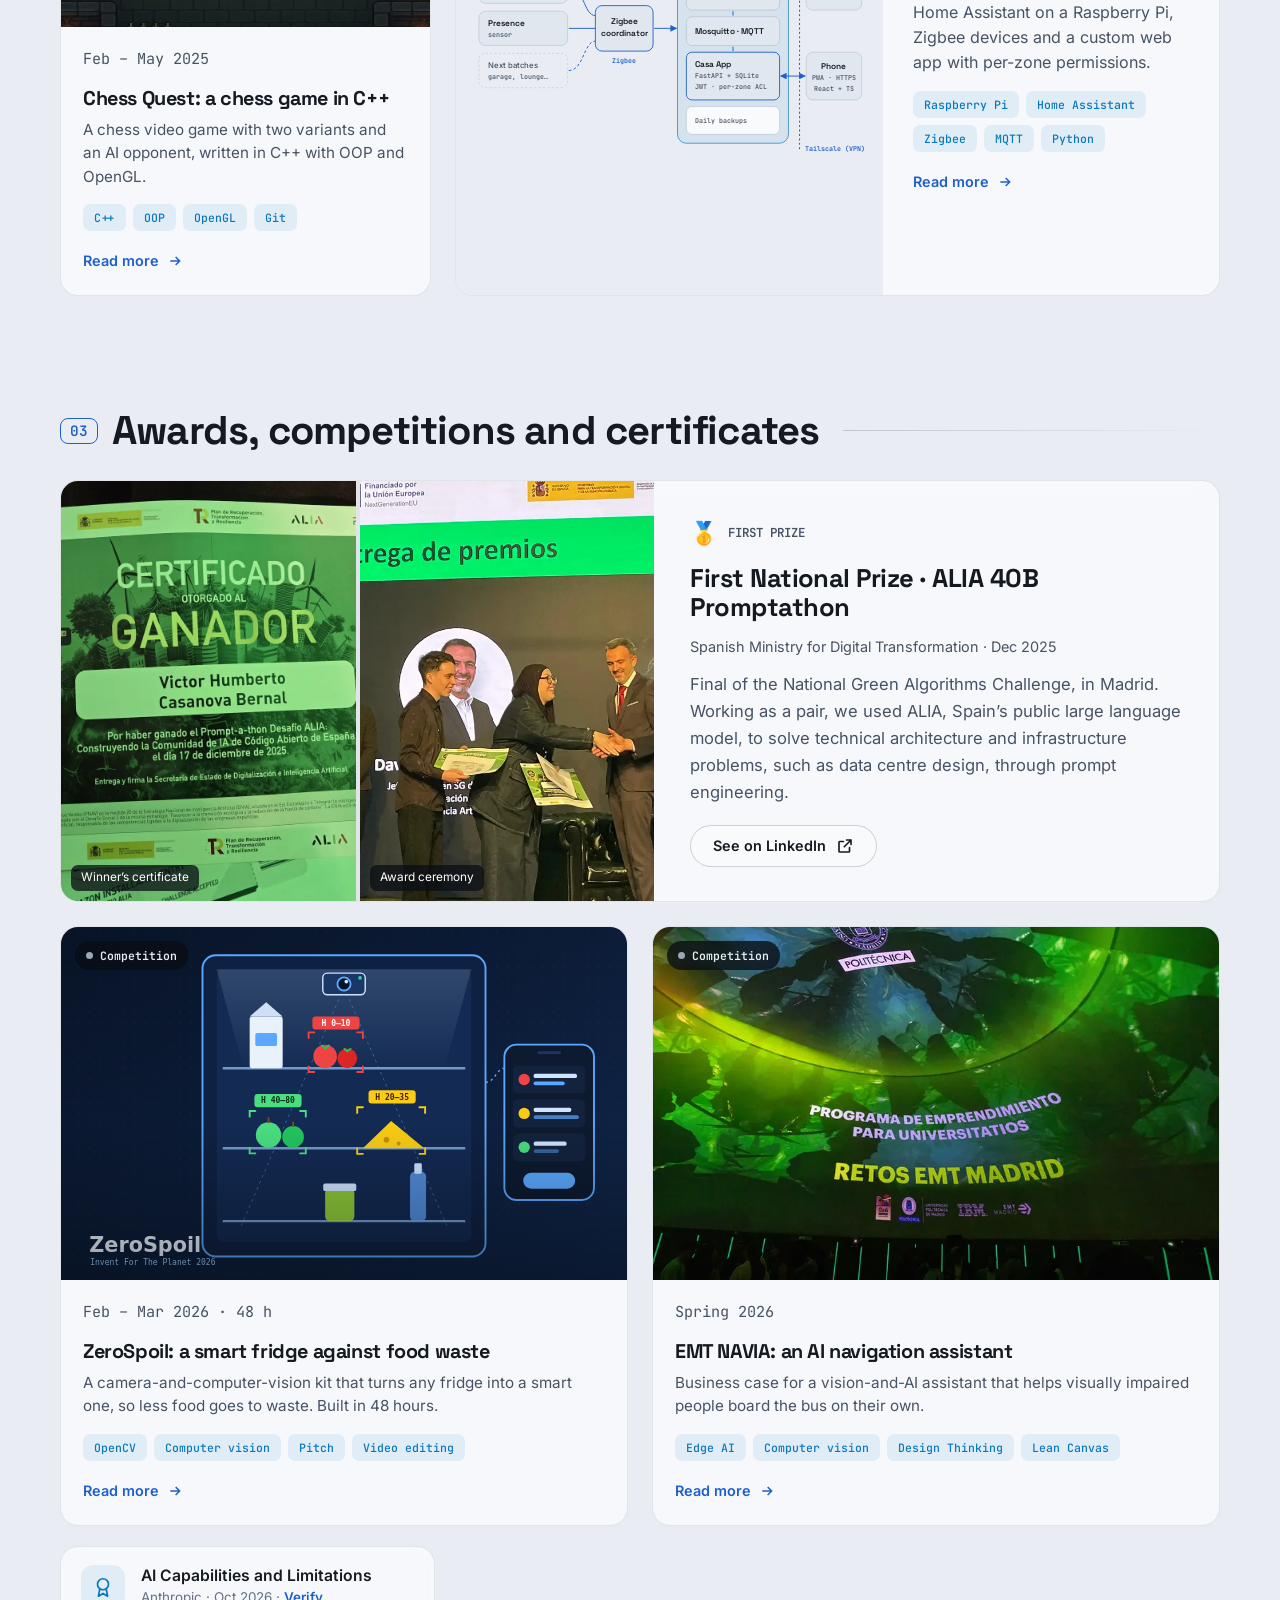
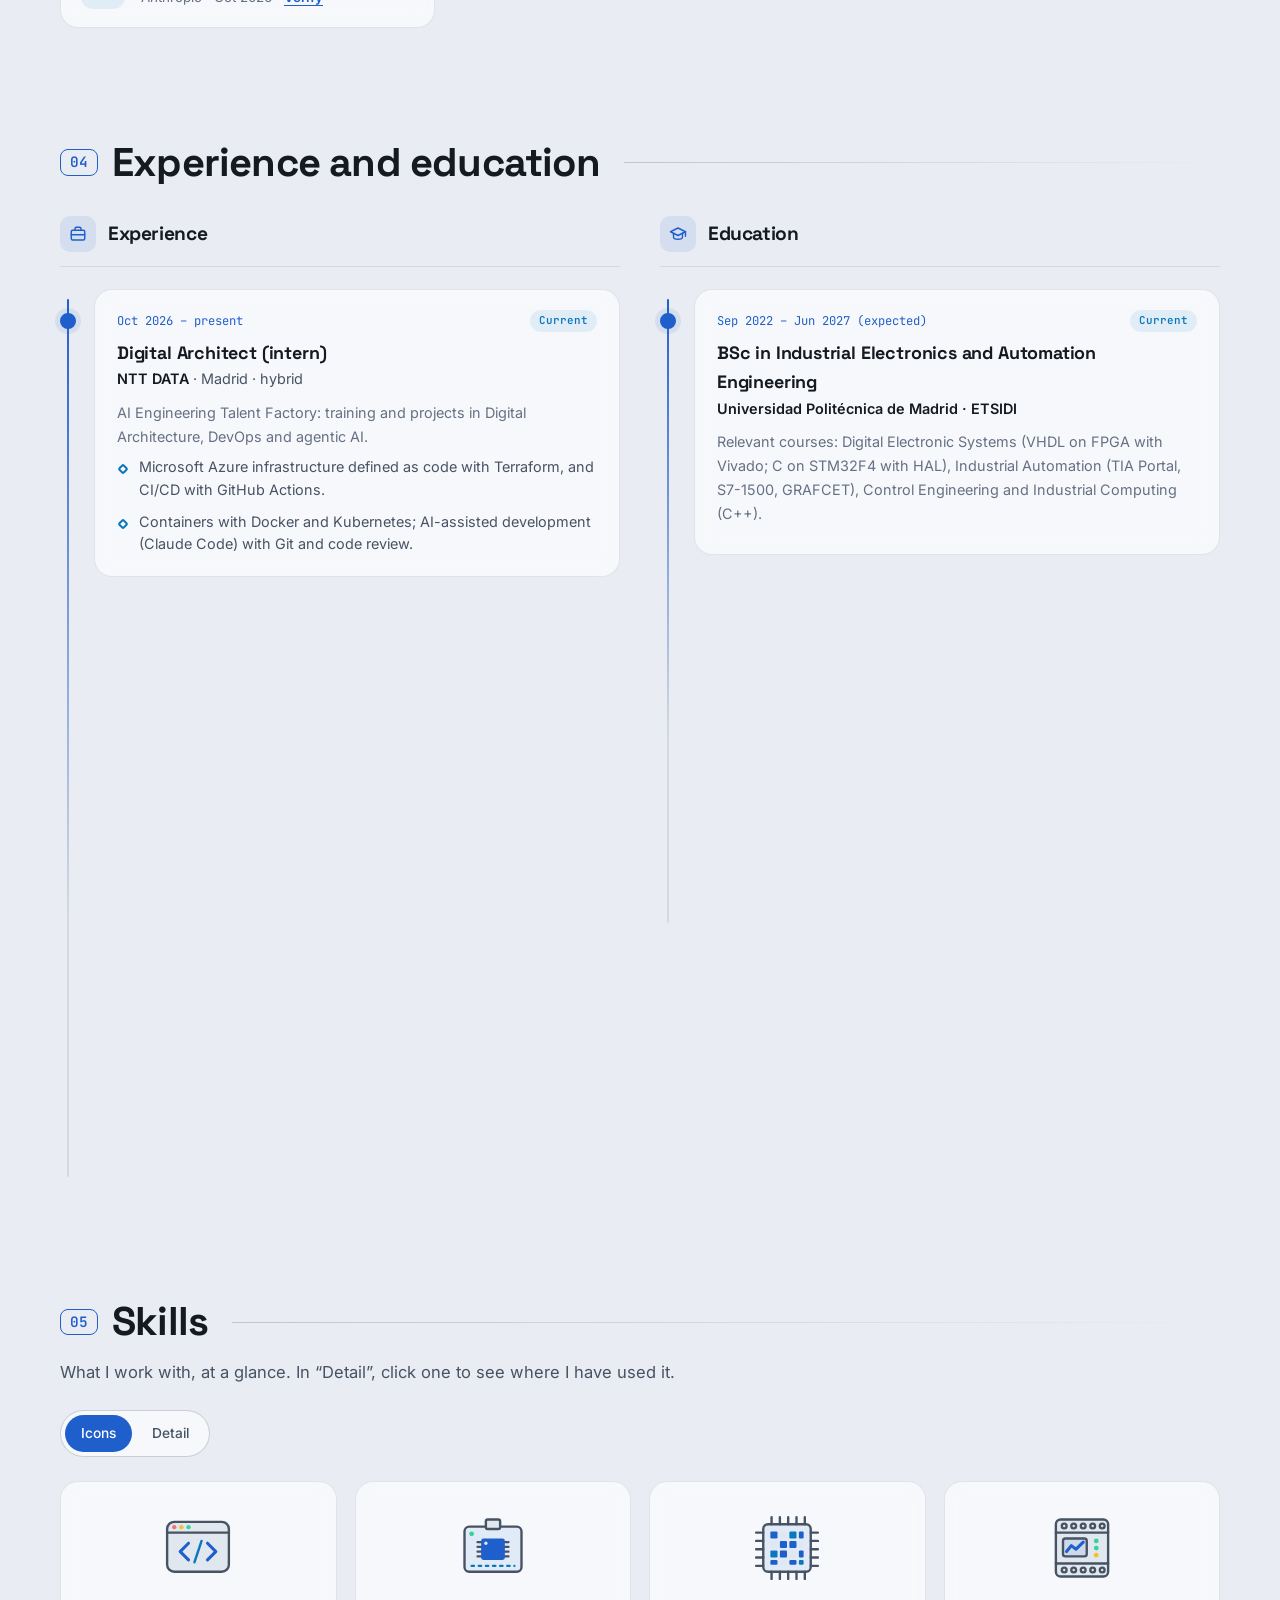
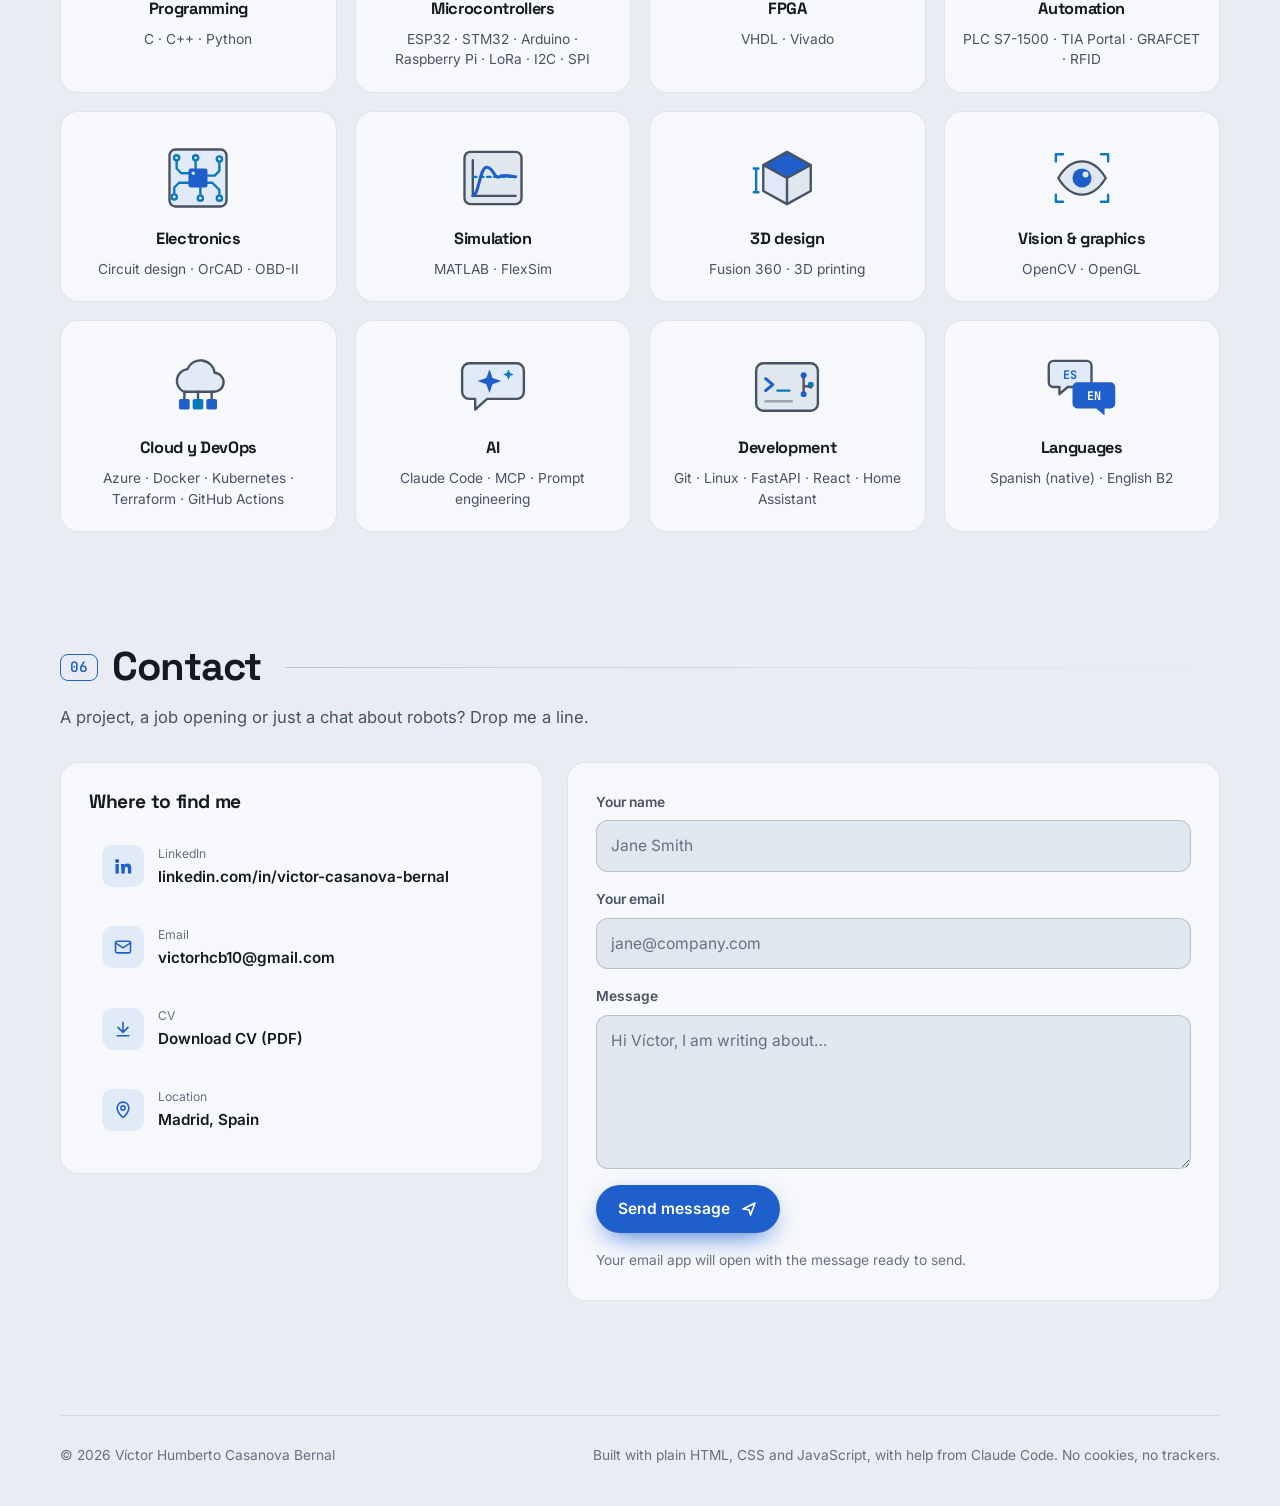
==== commit 2afc306e: "Concursos en su sección y proyecto nuevo: nodo LoRa - ZeroSpoil y EMT NAVIA pasan a «Premios, concur" ====
--- a/index.html
+++ b/index.html
@@ -147,8 +147,9 @@
 
     <!-- PREMIOS -->
     <section class="seccion contenedor" id="premios">
-      <h2 class="seccion-titulo"><span class="mono numero">03</span> <span data-t="tituloPremios">Premios y certificados</span></h2>
+      <h2 class="seccion-titulo"><span class="mono numero">03</span> <span data-t="tituloPremios">Premios, concursos y certificados</span></h2>
       <div id="premio"></div>
+      <div class="rejilla-concursos" id="concursos"></div>
       <div class="certificados" id="certificados"></div>
     </section>
 
--- a/estilos.css
+++ b/estilos.css
@@ -434,6 +434,7 @@
 .premio-entidad { font-size: .9rem; color: var(--texto-3); }
 .premio-texto p { color: var(--texto-2); }
 .premio-texto .boton { align-self: flex-start; min-height: 42px; font-size: .9rem; margin-top: 6px; }
+.rejilla-concursos { display: grid; grid-template-columns: repeat(2, 1fr); gap: 24px; margin-top: 24px; }
 .certificados { display: grid; grid-template-columns: repeat(auto-fill, minmax(300px, 1fr)); gap: 18px; margin-top: 20px; }
 .certificado { display: flex; gap: 16px; align-items: center; padding: 18px 20px; }
 .certificado-icono { flex: none; width: 44px; height: 44px; border-radius: 12px; display: grid; place-items: center; background: var(--acento-2-suave); color: var(--acento-2); }
@@ -575,6 +576,7 @@
 
 /* ---------- Móvil ---------- */
 @media (max-width: 760px) {
+  .rejilla-concursos { grid-template-columns: 1fr; }
   .rejilla-dibujos { grid-template-columns: repeat(2, 1fr); }
   :root { --cabecera: 62px; }
   body { font-size: 16px; }
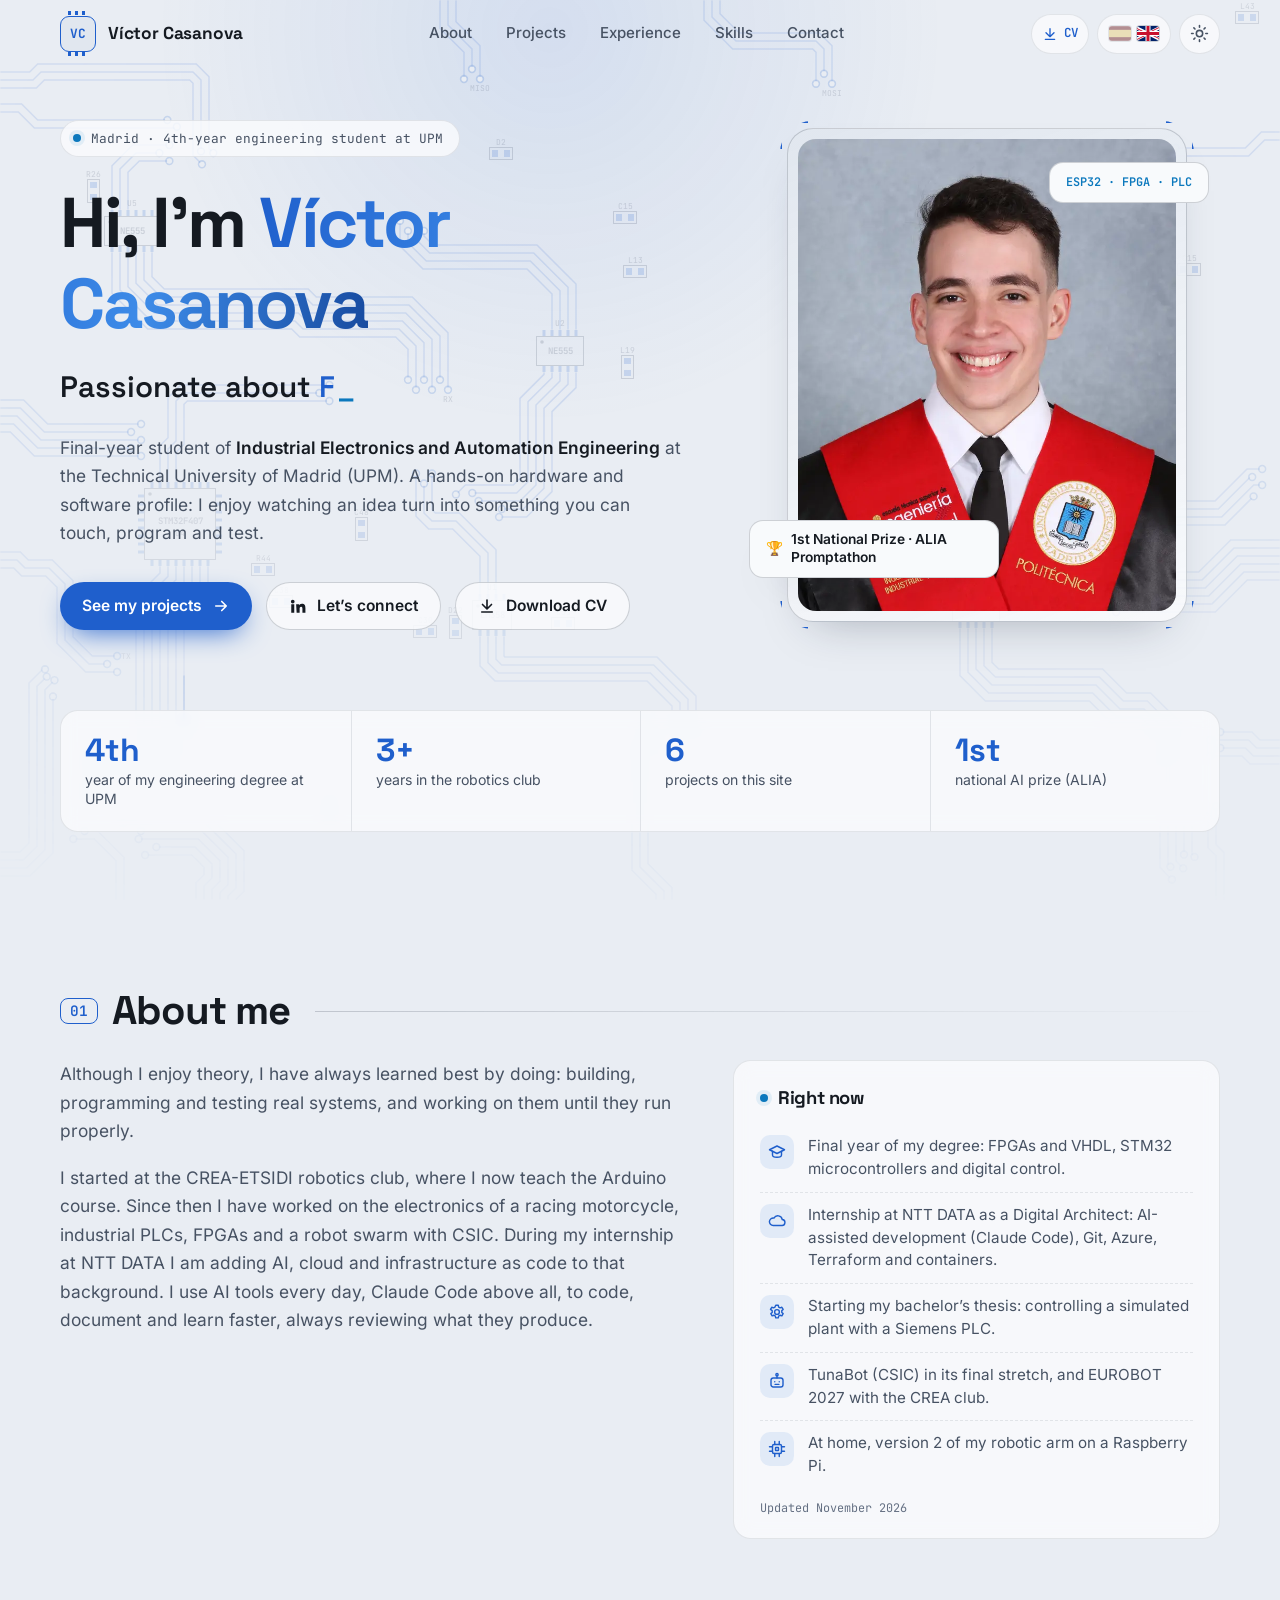
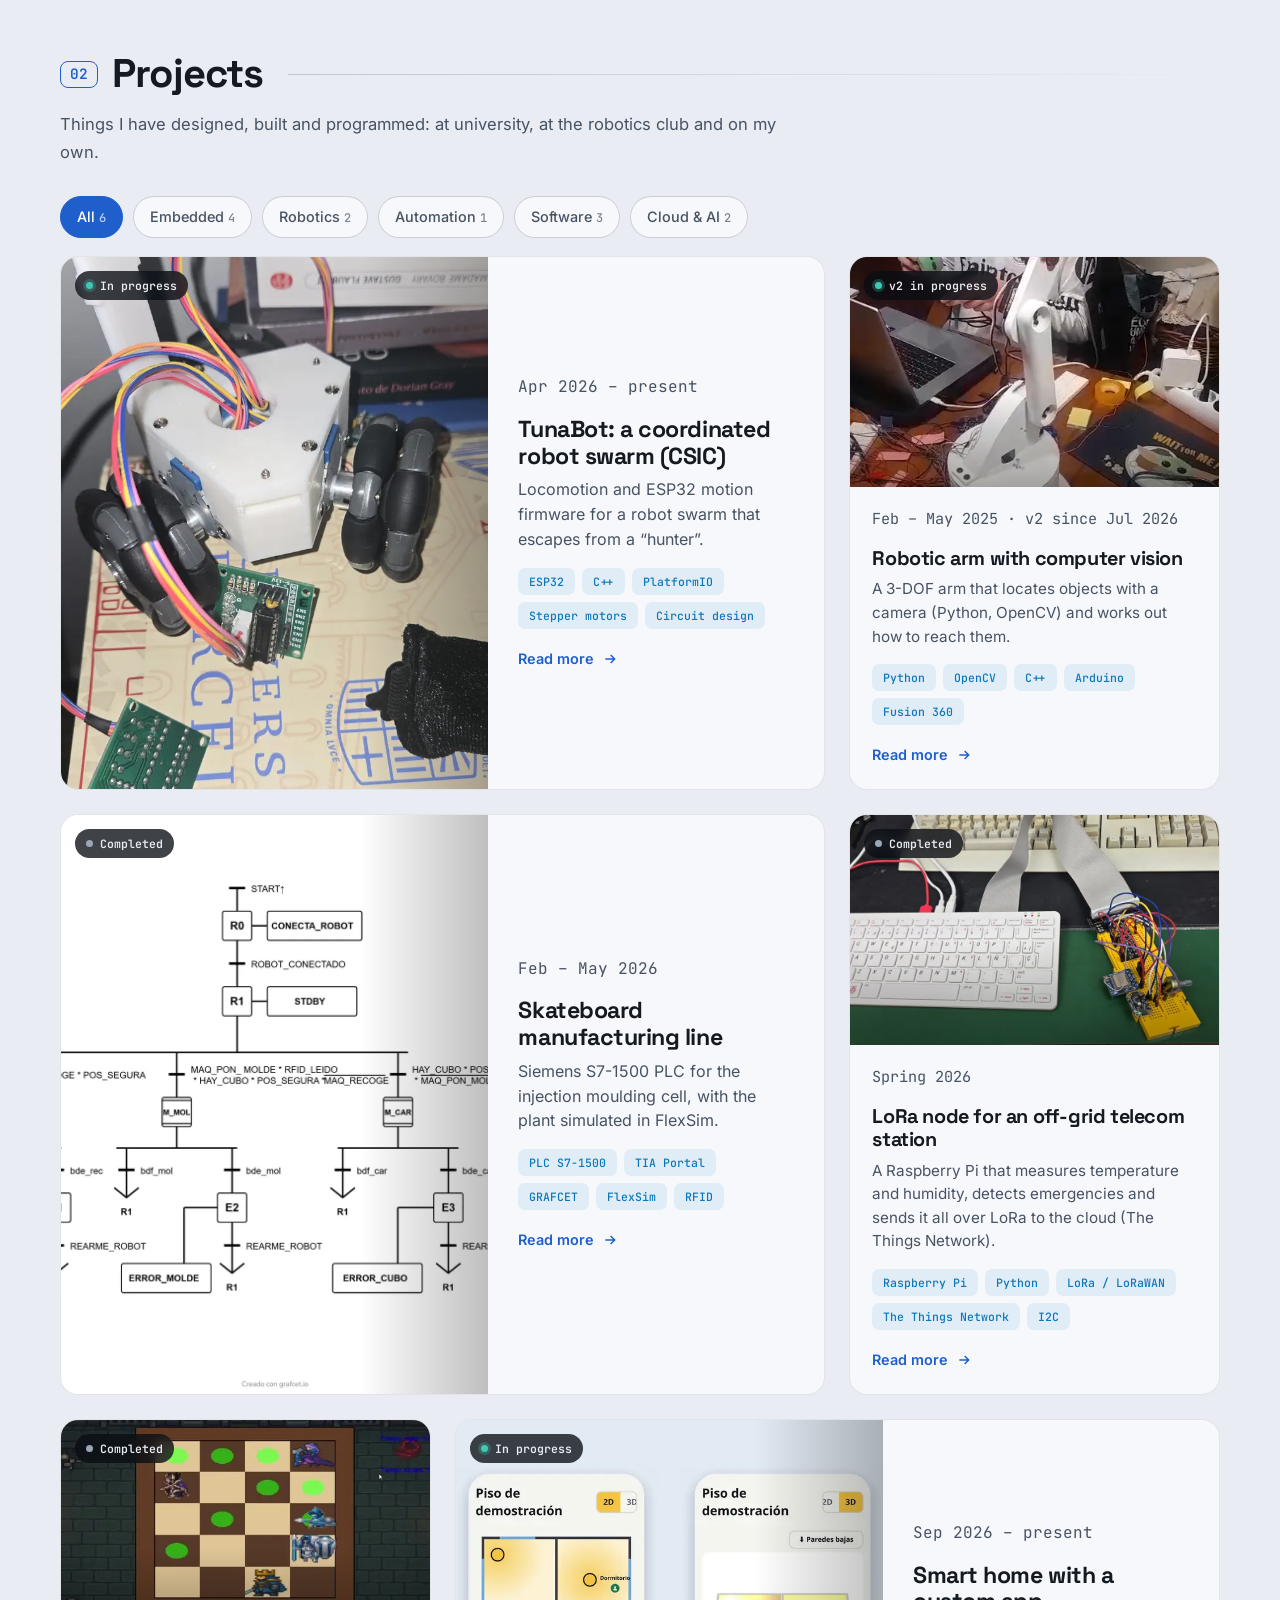
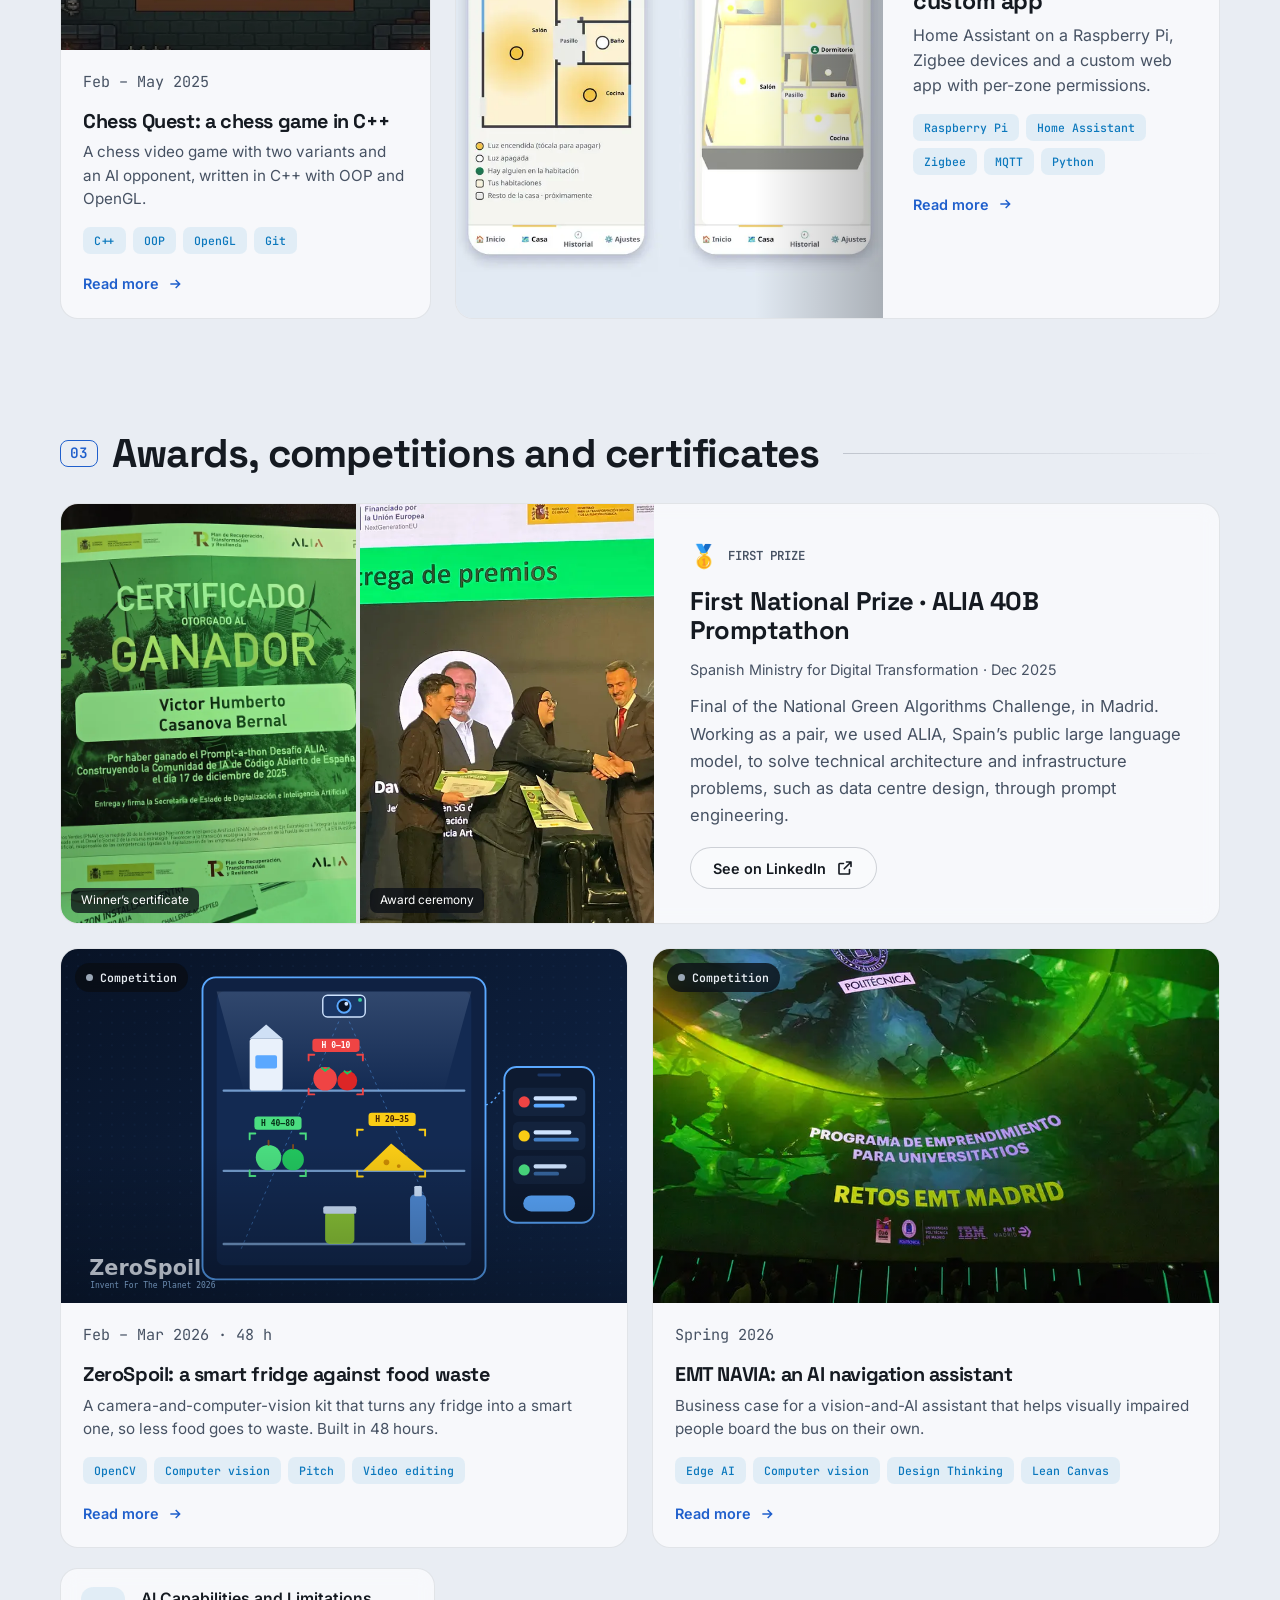
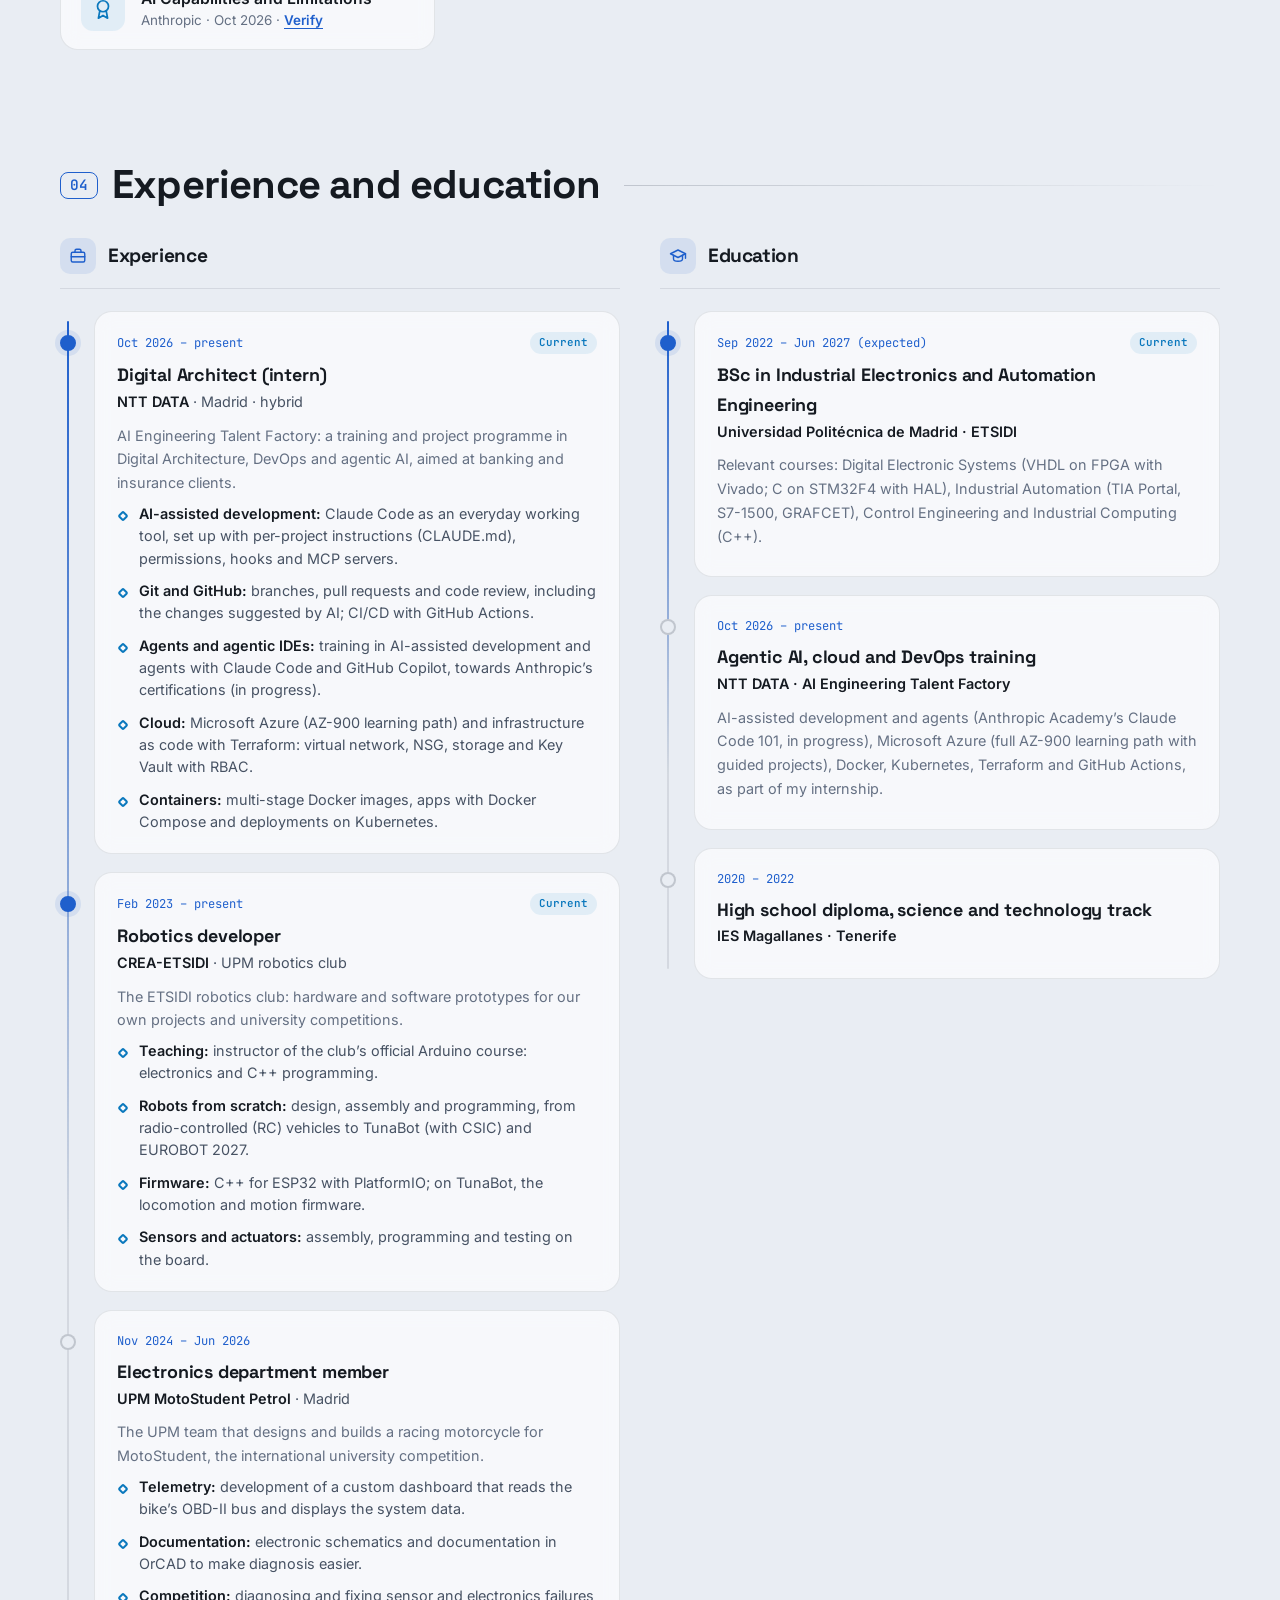
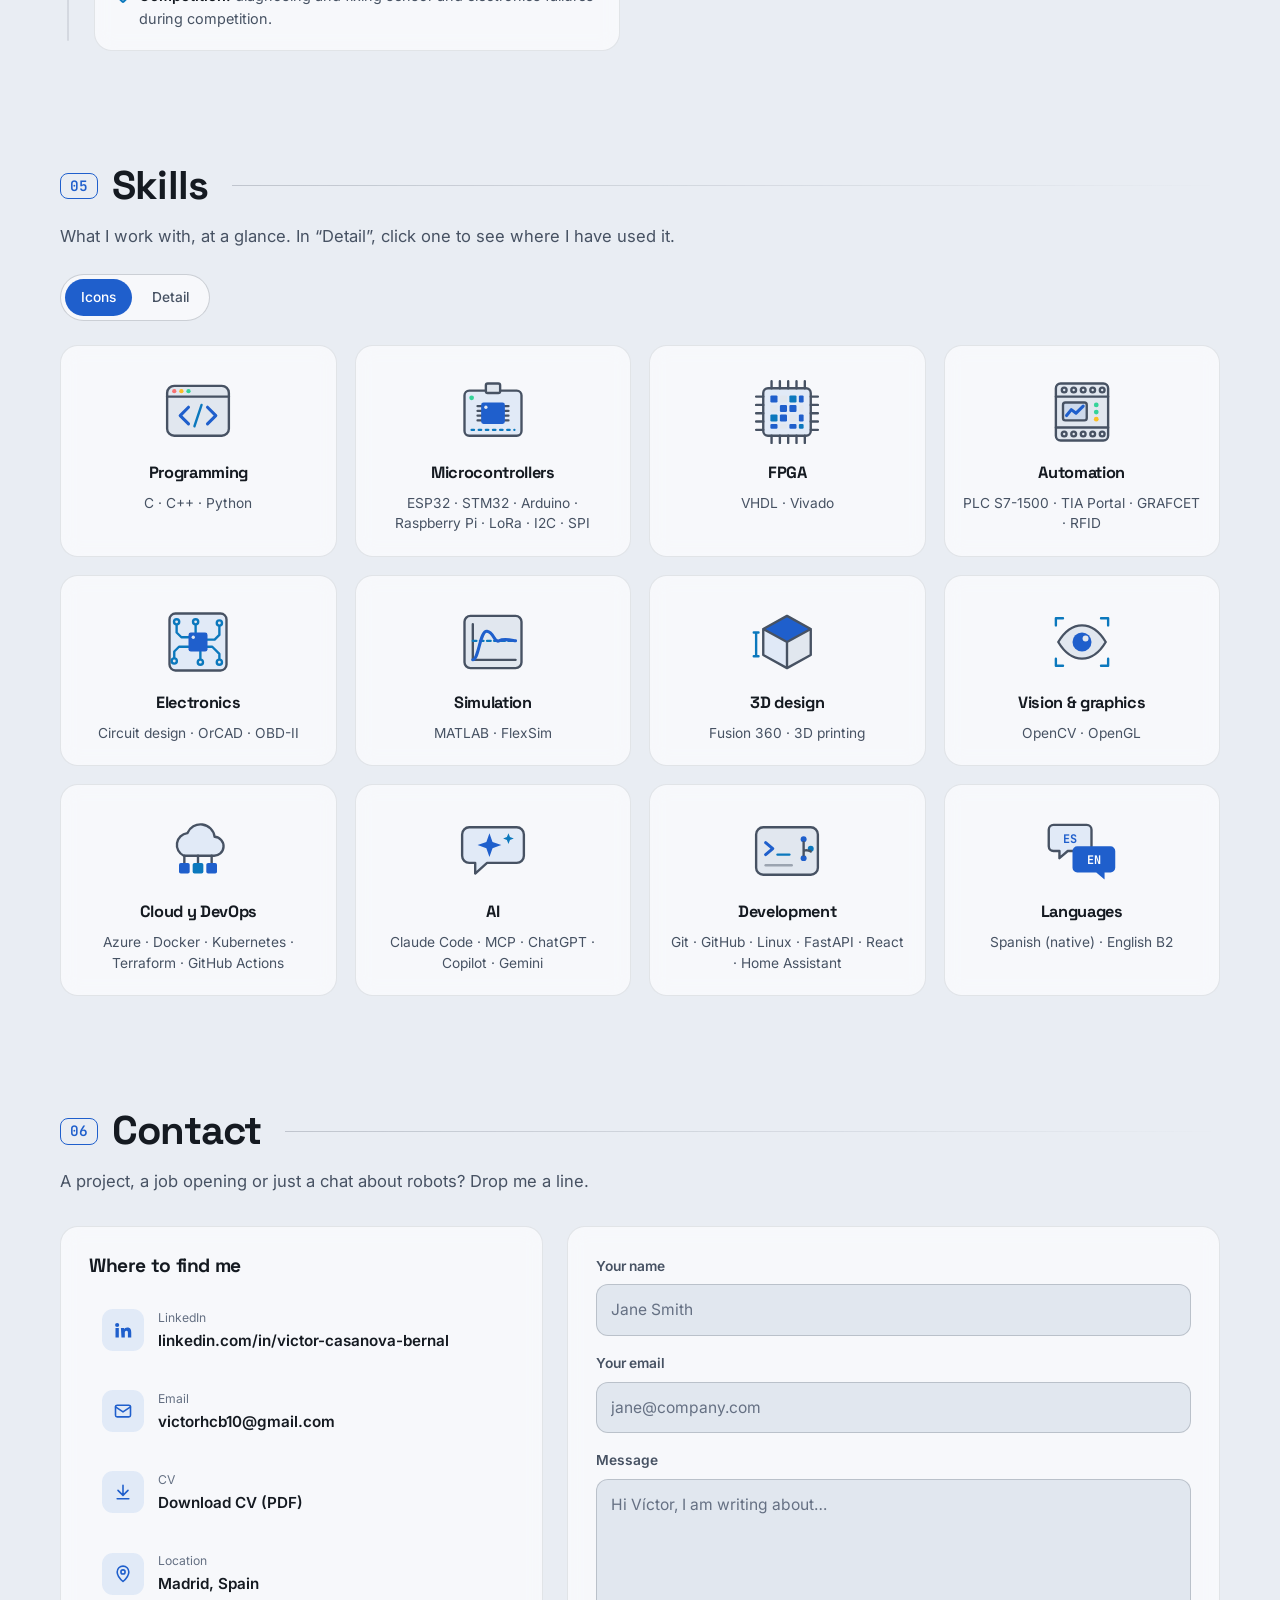
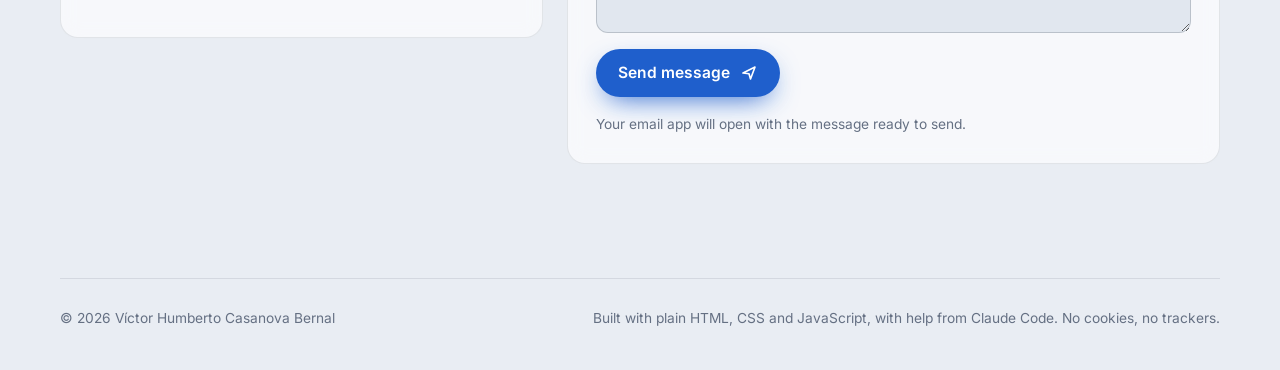
==== commit ef085619: "Banderas en el botón de idioma y textos del tema oscuro más legibles - Botón de idioma: banderas de " ====
--- a/index.html
+++ b/index.html
@@ -78,8 +78,19 @@
       <div class="nav-botones">
         <a class="boton-icono boton-cv-nav" id="cv-nav" href="#" download hidden data-t-title="descargarCV" title="Descargar CV">
           <svg viewBox="0 0 24 24" aria-hidden="true"><path d="M12 4v12M6 10l6 6 6-6M5 20h14"/></svg><span>CV</span></a>
-        <button class="boton-icono boton-idioma" id="boton-idioma" type="button" data-t-title="idioma" title="Read in English">
-          <span class="idioma-actual">ES</span><span class="idioma-sep">/</span><span class="idioma-otro">EN</span>
+        <button class="boton-icono boton-idioma" id="boton-idioma" type="button" data-t-title="idioma" data-t-aria="idioma" title="Read in English" aria-label="Read in English">
+          <svg class="bandera activa" data-idioma="es" viewBox="0 0 750 500" aria-hidden="true"><rect width="750" height="500" fill="#c60b1e"/><rect y="125" width="750" height="250" fill="#ffc400"/></svg>
+          <svg class="bandera" data-idioma="en" viewBox="0 0 60 30" preserveAspectRatio="xMidYMid slice" aria-hidden="true">
+            <clipPath id="uk-borde"><path d="M0,0 v30 h60 v-30 z"/></clipPath>
+            <clipPath id="uk-diagonales"><path d="M30,15 h30 v15 z v15 h-30 z h-30 v-15 z v-15 h30 z"/></clipPath>
+            <g clip-path="url(#uk-borde)">
+              <path d="M0,0 v30 h60 v-30 z" fill="#012169"/>
+              <path d="M0,0 L60,30 M60,0 L0,30" stroke="#fff" stroke-width="6"/>
+              <path d="M0,0 L60,30 M60,0 L0,30" clip-path="url(#uk-diagonales)" stroke="#c8102e" stroke-width="4"/>
+              <path d="M30,0 v30 M0,15 h60" stroke="#fff" stroke-width="10"/>
+              <path d="M30,0 v30 M0,15 h60" stroke="#c8102e" stroke-width="6"/>
+            </g>
+          </svg>
         </button>
         <button class="boton-icono" id="boton-tema" type="button" data-t-aria="tema" aria-label="Cambiar entre tema claro y oscuro">
           <svg class="icono-sol" viewBox="0 0 24 24" aria-hidden="true"><circle cx="12" cy="12" r="4"/><path d="M12 2v2M12 20v2M4.9 4.9l1.4 1.4M17.7 17.7l1.4 1.4M2 12h2M20 12h2M4.9 19.1l1.4-1.4M17.7 6.3l1.4-1.4"/></svg>
--- a/estilos.css
+++ b/estilos.css
@@ -29,9 +29,12 @@
   --superficie-2: #13233d;
   --borde: rgba(148, 163, 184, .14);
   --borde-fuerte: rgba(148, 163, 184, .28);
+  /* Textos medidos con APCA sobre las tarjetas (04/11/2026): Lc 95, 78 y 60. Más claro deslumbra y
+     las negritas dejan de destacar; más oscuro cansa. --texto-4, solo para los placeholders */
   --texto: #e8edf3;
-  --texto-2: #a6b3c3;
-  --texto-3: #74849a;
+  --texto-2: #cbd2dc;
+  --texto-3: #aab4c1;
+  --texto-4: #74849a;
   --acento: #5aa8ff;
   --acento-fuerte: #9ccbff;
   --acento-suave: rgba(90, 168, 255, .13);
@@ -60,6 +63,7 @@
   --texto: #151a21;
   --texto-2: #475263;
   --texto-3: #657083;
+  --texto-4: #657083;
   --acento: #1f5fcc;
   --acento-fuerte: #174a9f;
   --acento-suave: rgba(31, 95, 204, .1);
@@ -166,11 +170,13 @@
 }
 .boton-icono:hover { color: var(--acento); border-color: var(--acento); }
 .boton-icono svg { width: 19px; height: 19px; fill: none; stroke: currentColor; stroke-width: 2; stroke-linecap: round; stroke-linejoin: round; }
-.boton-idioma { display: flex; gap: 3px; font-family: var(--f-mono); font-size: .78rem; font-weight: 600; }
+/* Banderas: la del idioma actual, a todo color; la otra, apagada */
+.boton-idioma { display: flex; gap: 6px; padding: 0 11px; }
+.boton-idioma .bandera { width: 22px; height: 15px; border-radius: 3px; stroke: none; box-shadow: 0 0 0 1px var(--borde-fuerte); opacity: .5; filter: grayscale(.6); transition: opacity .2s, filter .2s; }
+.boton-idioma .bandera.activa { opacity: 1; filter: none; }
+.boton-idioma:hover .bandera { opacity: 1; filter: none; }
 .boton-cv-nav { display: flex; gap: 6px; font-family: var(--f-mono); font-size: .78rem; font-weight: 600; color: var(--acento); }
 .boton-cv-nav svg { width: 16px; height: 16px; }
-.idioma-actual { color: var(--acento); }
-.idioma-sep, .idioma-otro { color: var(--texto-3); }
 [data-theme="dark"] .icono-sol, [data-theme="light"] .icono-luna { display: none; }
 .boton-menu { display: none; gap: 4px; align-content: center; }
 .boton-menu span { display: block; width: 16px; height: 2px; background: currentColor; border-radius: 2px; transition: transform .3s, opacity .3s; }
@@ -525,7 +531,7 @@
   transition: border-color .2s, box-shadow .2s;
 }
 .campo textarea { resize: vertical; min-height: 130px; }
-.campo input::placeholder, .campo textarea::placeholder { color: var(--texto-3); }
+.campo input::placeholder, .campo textarea::placeholder { color: var(--texto-4); }
 .campo input:focus, .campo textarea:focus { outline: none; border-color: var(--acento); box-shadow: 0 0 0 4px var(--acento-suave); }
 .campo.error input, .campo.error textarea { border-color: #e5484d; }
 .formulario .boton { justify-self: start; }
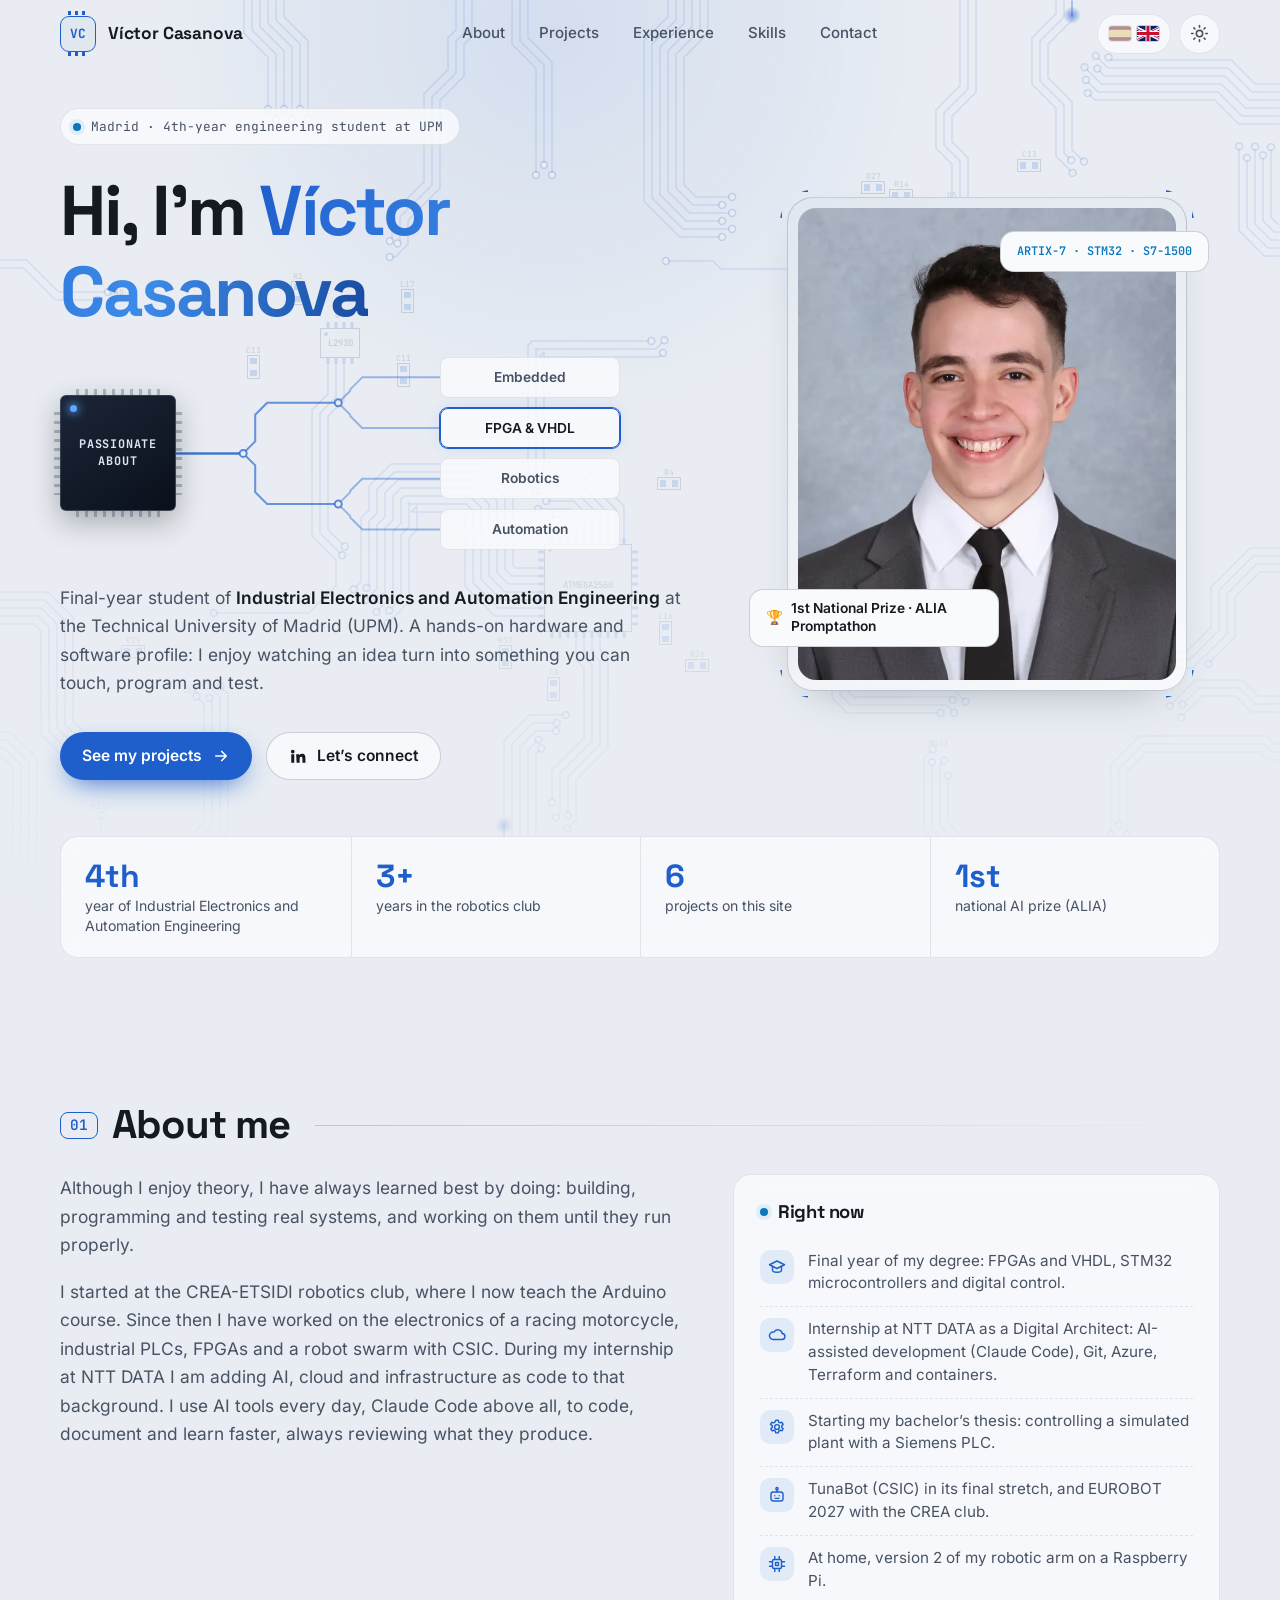
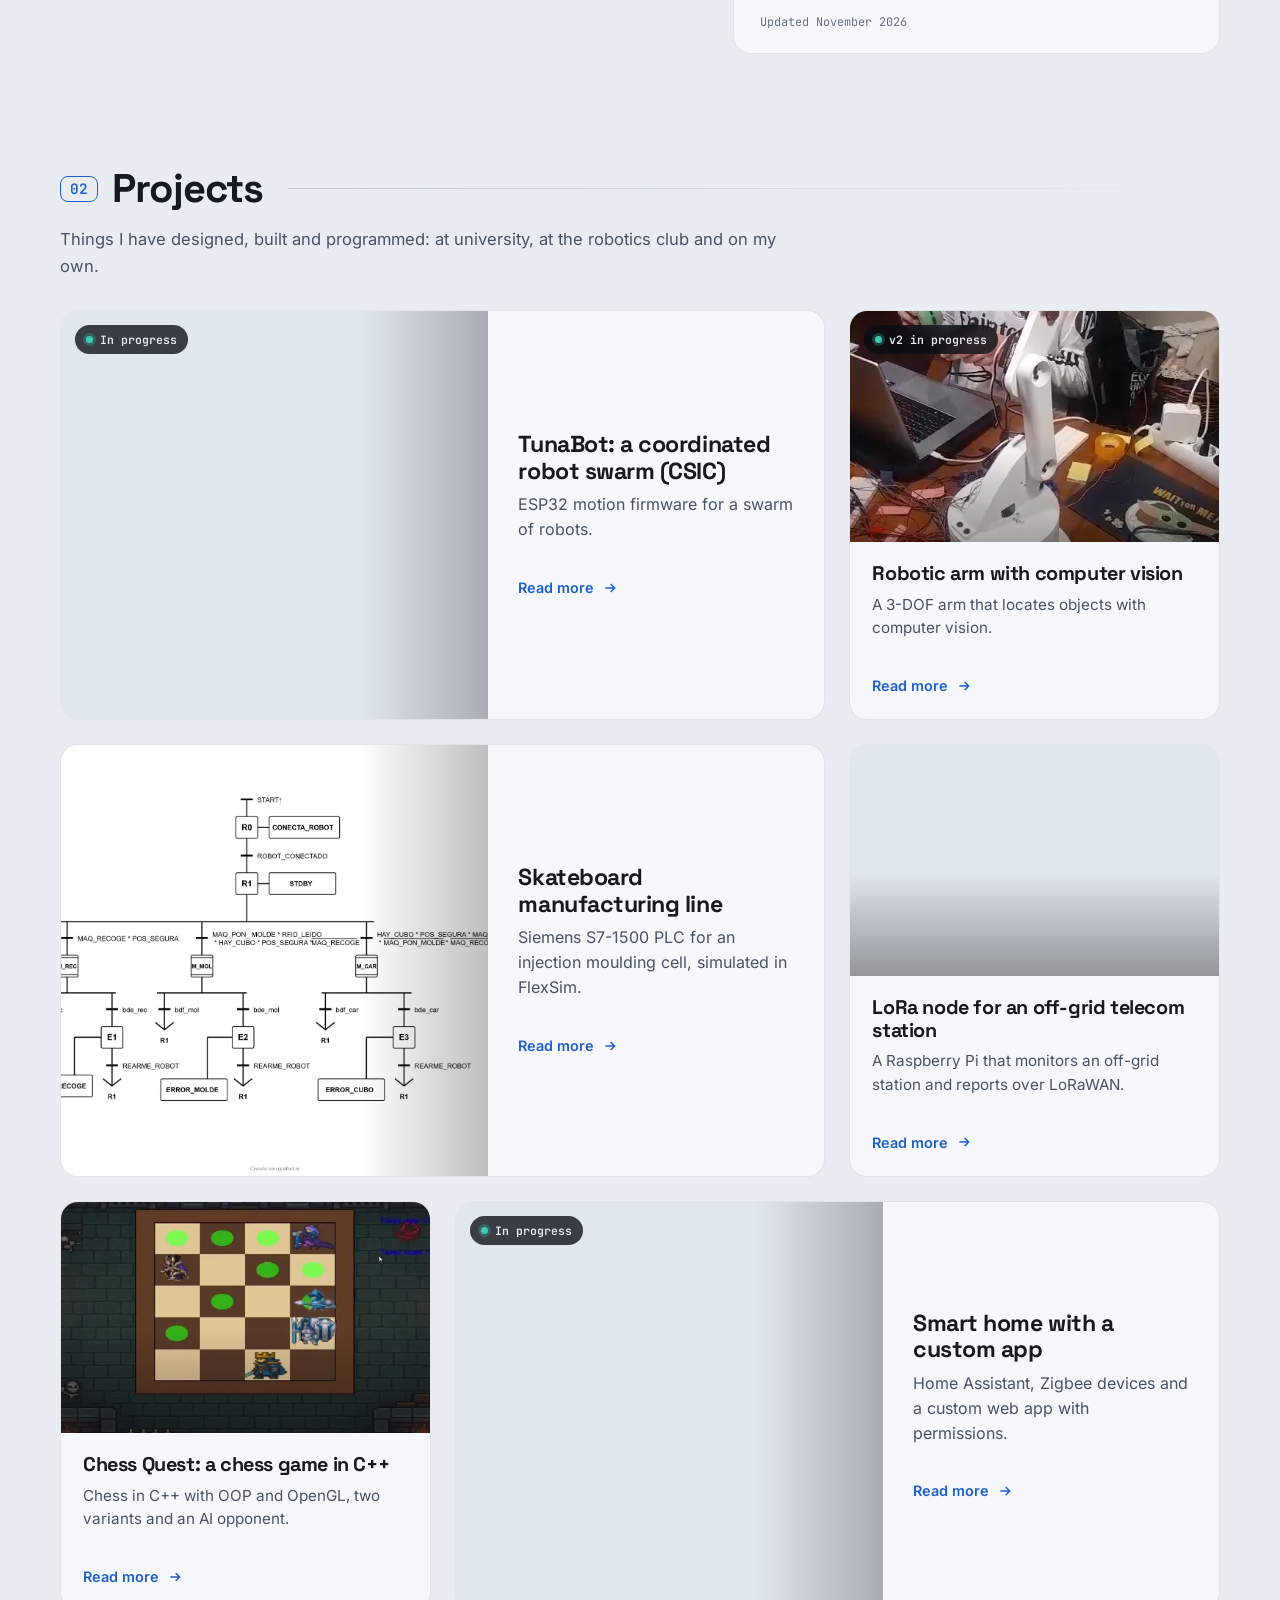
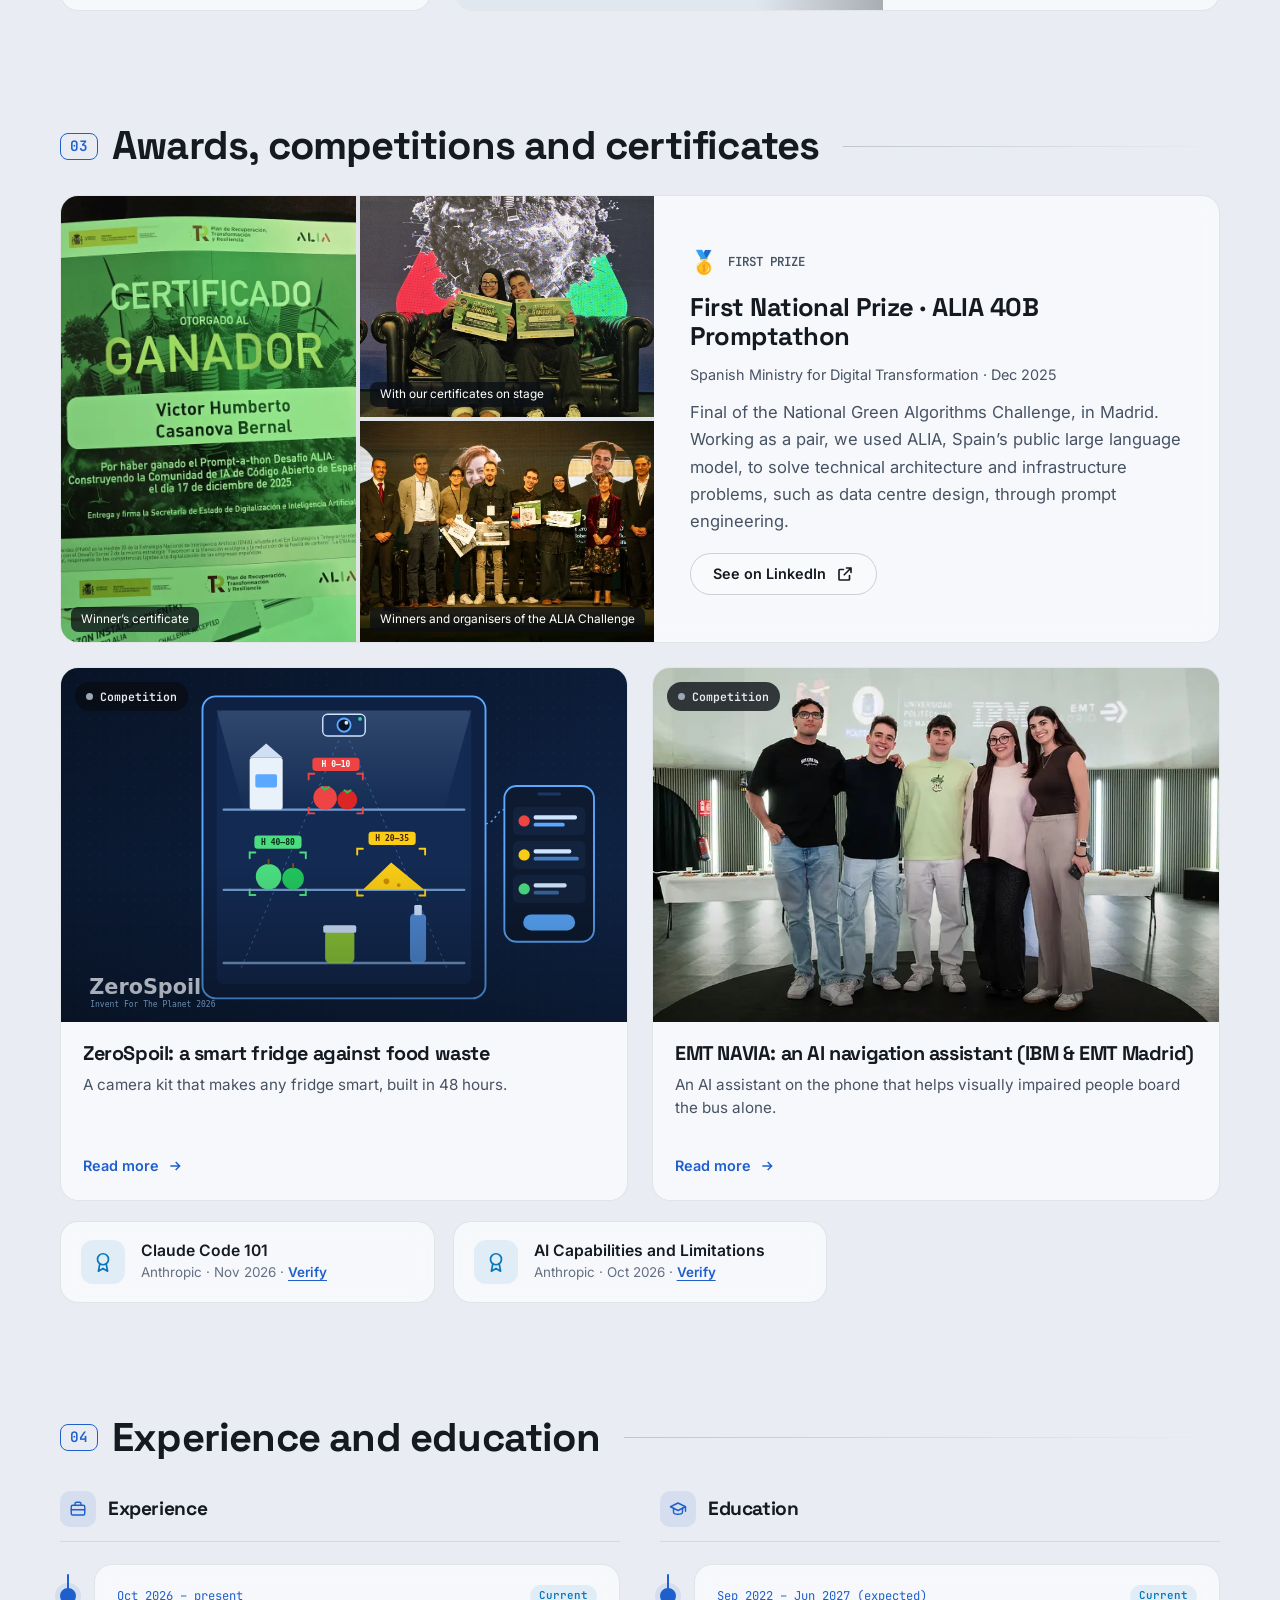
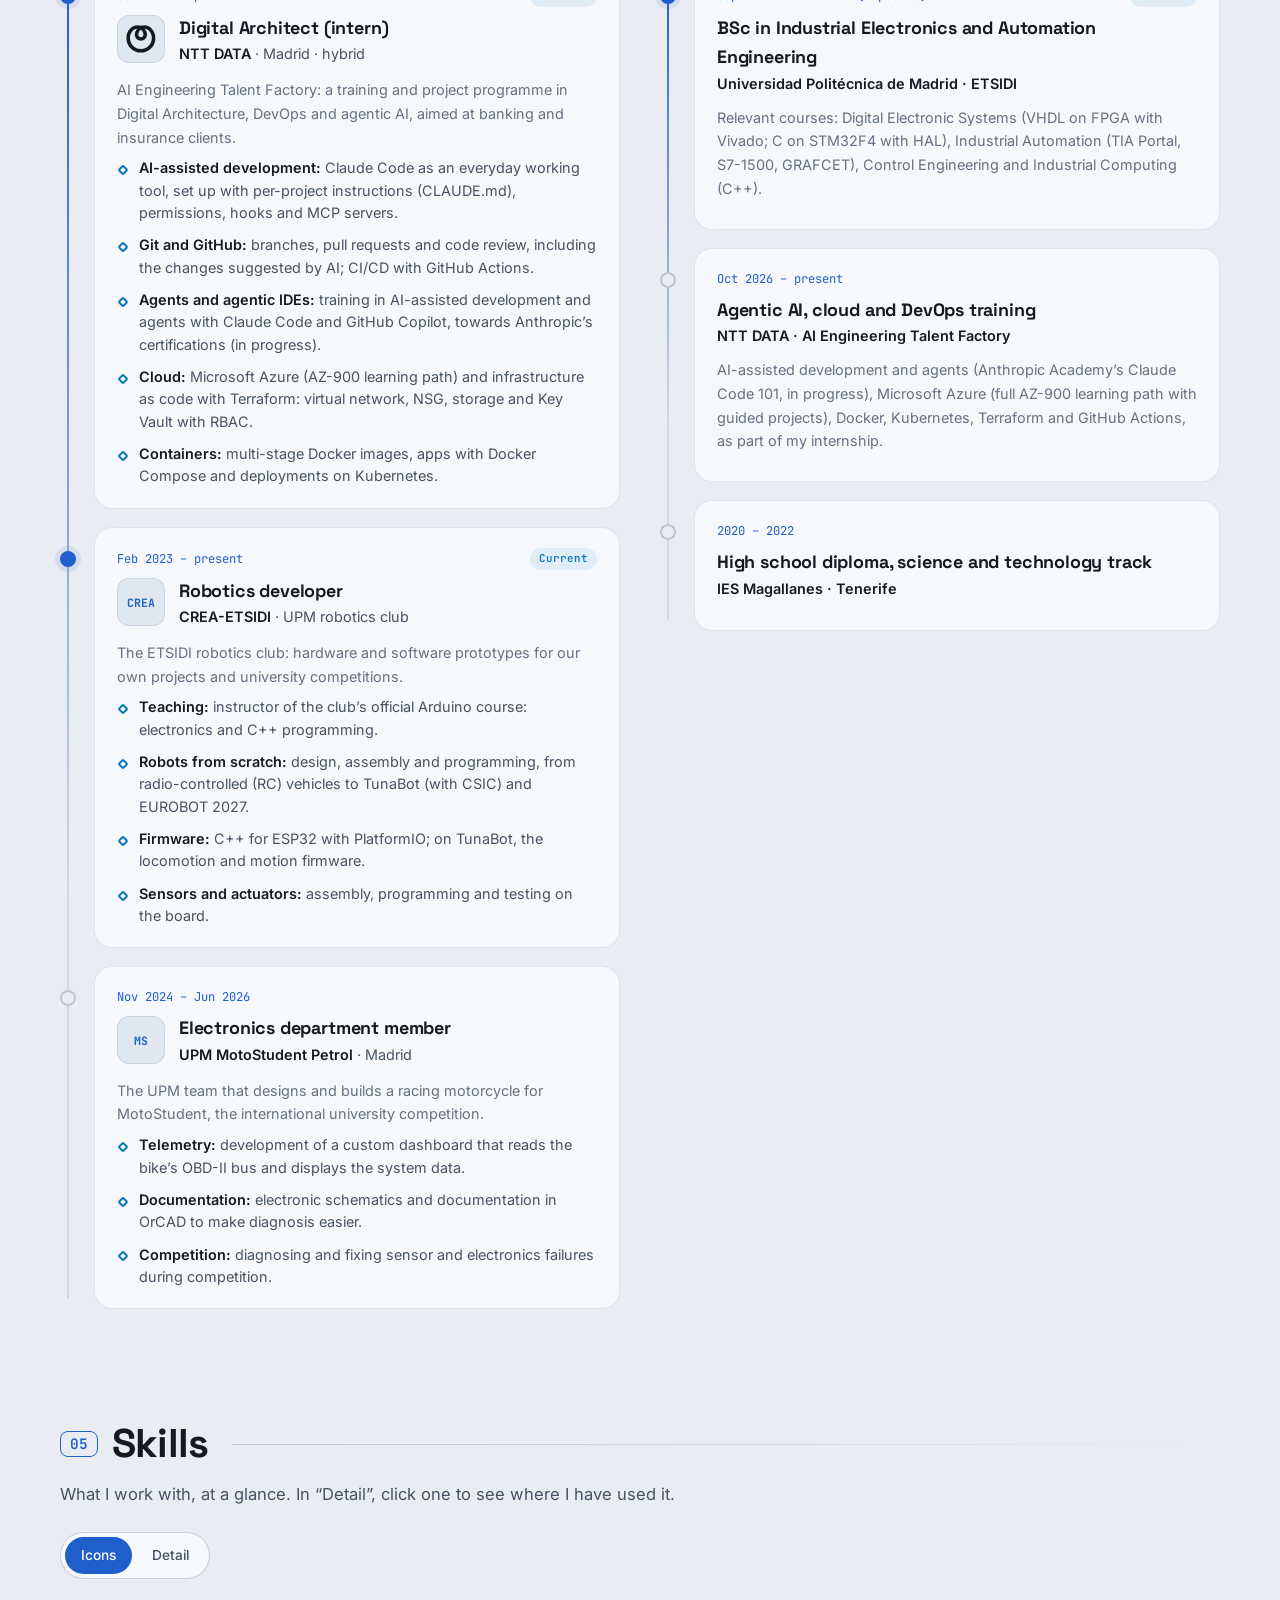
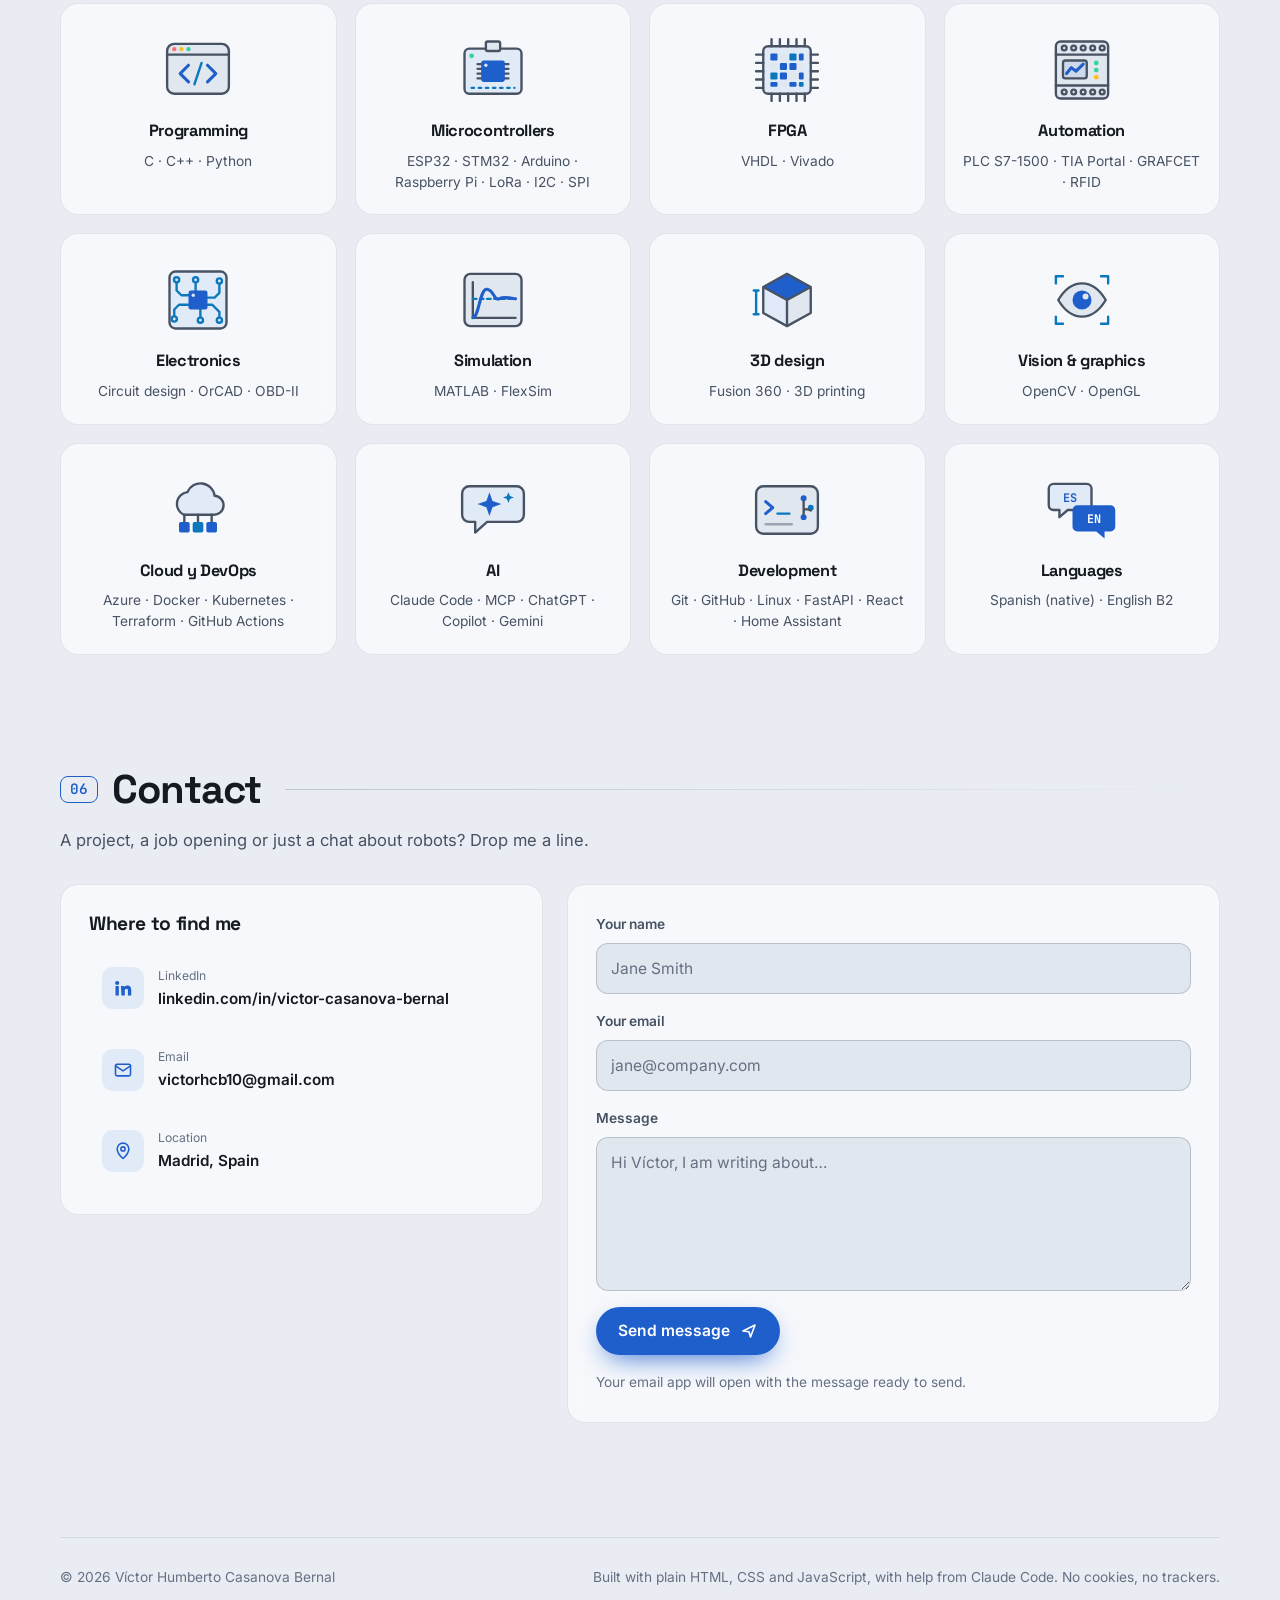
==== commit 9832b319: "Web más sencilla: textos cortos, foto nueva y portada con un procesador - Proyectos y concursos con " ====
--- a/index.html
+++ b/index.html
@@ -49,7 +49,7 @@
     "name": "Víctor Humberto Casanova Bernal",
     "alternateName": "Víctor Casanova",
     "url": "https://victorinox05.github.io/",
-    "image": "https://victorinox05.github.io/assets/foto.webp",
+    "image": "https://victorinox05.github.io/assets/retrato.webp",
     "jobTitle": "Estudiante de Ingeniería Electrónica Industrial y Automática",
     "alumniOf": { "@type": "CollegeOrUniversity", "name": "Universidad Politécnica de Madrid" },
     "address": { "@type": "PostalAddress", "addressLocality": "Madrid", "addressCountry": "ES" },
@@ -109,7 +109,7 @@
       <div class="portada-texto">
         <p class="distintivo"><span class="punto" aria-hidden="true"></span><span id="distintivo"></span></p>
         <h1 class="portada-titulo"><span data-t="hola">Hola, soy</span> <span class="degradado" id="nombre">Víctor Casanova</span></h1>
-        <p class="portada-rol"><span data-t="apasionado">Apasionado por</span> <span class="escribiendo" id="escribiendo"></span><span class="cursor" aria-hidden="true">_</span></p>
+        <div class="portada-rol" id="portada-rol"></div>
         <p class="portada-bio" id="bio"></p>
         <div class="portada-botones">
           <a class="boton boton-principal" href="#proyectos"><span data-t="verProyectos">Ver proyectos</span>
@@ -124,12 +124,12 @@
       </div>
       <figure class="portada-foto">
         <div class="foto-marco">
-          <img id="foto" src="assets/foto.webp" alt="Víctor Casanova" width="720" height="900" fetchpriority="high">
+          <img id="foto" src="assets/retrato.webp" alt="Víctor Casanova" width="720" height="900" fetchpriority="high">
         </div>
         <figcaption class="foto-etiqueta etiqueta-premio">
           <span aria-hidden="true">🏆</span><span id="etiqueta-premio"></span>
         </figcaption>
-        <span class="foto-etiqueta etiqueta-chip mono" aria-hidden="true">ESP32 · FPGA · PLC</span>
+        <span class="foto-etiqueta etiqueta-chip mono" aria-hidden="true">ARTIX-7 · STM32 · S7-1500</span>
       </figure>
       <ul class="cifras" id="cifras" aria-label="Datos rápidos"></ul>
     </section>
@@ -151,7 +151,6 @@
     <section class="seccion contenedor" id="proyectos">
       <h2 class="seccion-titulo"><span class="mono numero">02</span> <span data-t="tituloProyectos">Proyectos</span></h2>
       <p class="seccion-sub" data-t="subProyectos"></p>
-      <div class="filtros" id="filtros" role="toolbar" aria-label="Filtrar proyectos"></div>
       <p class="filtro-skill" id="filtro-skill" hidden></p>
       <div class="rejilla-proyectos" id="rejilla-proyectos"></div>
     </section>
--- a/estilos.css
+++ b/estilos.css
@@ -214,10 +214,49 @@
 }
 .portada-titulo { font-size: clamp(2.5rem, 5.6vw, 4.4rem); font-weight: 700; letter-spacing: -.035em; margin-bottom: 18px; }
 .degradado { background: var(--degradado); -webkit-background-clip: text; background-clip: text; color: transparent; }
-.portada-rol { font-family: var(--f-titulos); font-size: clamp(1.3rem, 2.6vw, 1.85rem); font-weight: 600; color: var(--texto); margin-bottom: 22px; min-height: 1.4em; }
-.escribiendo { color: var(--acento); }
-.cursor { color: var(--acento-2); animation: parpadeo 1s steps(1) infinite; margin-left: 2px; }
-@keyframes parpadeo { 50% { opacity: 0; } }
+/* Rótulo de la portada: el procesador «APASIONADO POR» y el árbol de reloj hacia las áreas */
+.portada-rol { font-family: var(--f-mono); margin-bottom: 28px; }
+
+/* La placa: las pistas van en un SVG por detrás del chip y de las áreas */
+.placa { position: relative; max-width: 560px; padding: 6px 0; }
+.pistas { position: absolute; inset: 0; width: 100%; height: 100%; overflow: visible; pointer-events: none; }
+.pistas path { fill: none; stroke: var(--acento); stroke-opacity: .4; stroke-width: 2; stroke-linejoin: round; }
+.pistas .via { fill: var(--fondo); stroke: var(--acento); stroke-opacity: .7; stroke-width: 2; }
+.pulso-svg { fill: #fff; filter: drop-shadow(0 0 4px var(--acento)) drop-shadow(0 0 8px var(--acento)); }
+
+/* El procesador (QFP): el cuerpo encima y las patillas asomando por los 4 lados */
+.micro { position: relative; z-index: 1; display: block; aspect-ratio: 1; }
+.micro::before, .micro::after { content: ''; position: absolute; z-index: 0; }
+.micro::before { inset: -6px 14%; background: repeating-linear-gradient(90deg, #aeb9c8 0 3px, transparent 3px 9px); }
+.micro::after { inset: 14% -6px; background: repeating-linear-gradient(180deg, #aeb9c8 0 3px, transparent 3px 9px); }
+.micro-cuerpo {
+  position: relative; z-index: 1; height: 100%; display: flex; flex-direction: column; align-items: center; justify-content: center;
+  border-radius: 6px; background: linear-gradient(145deg, #1c2638, #0a101b); border: 1px solid rgba(148, 163, 184, .3);
+  text-align: center; box-shadow: 0 10px 30px rgba(0, 0, 0, .3);
+}
+.led { position: absolute; left: 9px; top: 9px; width: 7px; height: 7px; border-radius: 50%; background: #5aa8ff; box-shadow: 0 0 8px 2px rgba(90, 168, 255, .7); }
+.cpu { width: 116px; }
+.cpu b { padding: 0 14px; font-size: .74rem; font-weight: 700; line-height: 1.45; letter-spacing: .07em; color: #dce5f2; }
+
+/* Las áreas: se encienden despacio y se apagan más despacio todavía (nada de parpadeos) */
+.pad-area {
+  position: relative; z-index: 1; padding: 8px 12px; border-radius: 8px; text-align: center;
+  font-family: var(--f-texto); font-size: .86rem; font-weight: 600; color: var(--texto-2);
+  background: var(--superficie); border: 1px solid var(--borde); transition: color 1.2s, border-color 1.2s, box-shadow 1.2s;
+}
+.pad-area.activo { color: var(--texto); border-color: var(--acento); box-shadow: 0 0 0 1px var(--acento), 0 0 18px var(--acento-suave); transition-duration: .4s; }
+
+/* Chip a la izquierda y las áreas en columna a la derecha */
+.arbol { display: grid; grid-template-columns: auto minmax(70px, 150px) minmax(0, 180px); align-items: center; }
+.hojas { grid-column: 3; display: grid; gap: 10px; }
+
+@media (max-width: 520px) {
+  .cpu { width: 96px; }
+  .cpu b { padding: 0 8px; font-size: .64rem; }
+  .arbol { grid-template-columns: auto minmax(44px, 1fr) minmax(0, 150px); }
+  .pad-area { padding: 7px 6px; font-size: .76rem; }
+}
+
 .portada-bio { font-size: 1.08rem; color: var(--texto-2); max-width: 36em; margin-bottom: 34px; }
 .portada-botones { display: flex; flex-wrap: wrap; gap: 14px; }
 
@@ -286,16 +325,6 @@
 .ahora-fecha { margin-top: 10px; font-size: .74rem; color: var(--texto-3); }
 
 /* ---------- Proyectos ---------- */
-.filtros { display: flex; flex-wrap: wrap; gap: 10px; margin-bottom: 18px; }
-.filtro {
-  padding: 8px 16px; border-radius: 999px; border: 1px solid var(--borde-fuerte);
-  background: var(--superficie); color: var(--texto-2); font-size: .9rem; font-weight: 500;
-  transition: all .2s;
-}
-.filtro:hover { color: var(--texto); border-color: var(--acento); }
-.filtro[aria-pressed="true"] { background: var(--acento); border-color: var(--acento); color: #fff; }
-[data-theme="dark"] .filtro[aria-pressed="true"] { color: var(--sobre-acento); }
-.filtro-cuenta { font-family: var(--f-mono); font-size: .75rem; opacity: .7; margin-left: 4px; }
 .filtro-skill {
   display: flex; align-items: center; flex-wrap: wrap; gap: 10px; margin-bottom: 18px;
   font-size: .92rem; color: var(--texto-2);
@@ -339,7 +368,6 @@
   padding: 3px 10px; border-radius: 7px; font-family: var(--f-mono); font-size: .72rem; font-weight: 500;
   background: var(--acento-2-suave); color: var(--acento-2); border: 1px solid transparent;
 }
-.etiqueta.coincide { border-color: var(--acento-2); }
 .proyecto-pie { margin-top: auto; padding-top: 18px; display: flex; align-items: center; gap: 8px; font-size: .9rem; font-weight: 600; color: var(--acento); }
 .proyecto-pie svg { width: 16px; height: 16px; fill: none; stroke: currentColor; stroke-width: 2.2; transition: transform .25s; }
 .proyecto:hover .proyecto-pie svg { transform: translateX(4px); }
@@ -414,7 +442,7 @@
 .ventana-equipo { color: var(--texto-2); font-size: .92rem; margin-bottom: 18px; }
 .ventana-info h3 { font-family: var(--f-mono); font-size: .76rem; font-weight: 600; letter-spacing: .08em; text-transform: uppercase; color: var(--acento); margin: 22px 0 8px; }
 .ventana-info > p, .ventana-info .texto { color: var(--texto-2); font-size: .97rem; }
-.ventana-info .aportacion { padding: 12px 16px; border-left: 3px solid var(--acento); background: var(--acento-suave); border-radius: 0 10px 10px 0; color: var(--texto); font-size: .97rem; }
+.ventana-info .texto { margin-bottom: 16px; }
 .puntos { display: grid; gap: 10px; margin-top: 4px; }
 .puntos li { position: relative; padding-left: 22px; color: var(--texto-2); font-size: .95rem; line-height: 1.55; }
 .puntos li::before { content: ''; position: absolute; left: 2px; top: .62em; width: 8px; height: 8px; border-radius: 2px; border: 2px solid var(--acento-2); transform: rotate(45deg); }
@@ -428,9 +456,11 @@
 
 /* ---------- Premios ---------- */
 .premio { display: grid; grid-template-columns: 1.05fr 1fr; overflow: hidden; margin-top: 26px; }
-.premio-fotos { display: grid; grid-template-columns: 1fr 1fr; gap: 4px; background: var(--borde); }
+.premio-fotos { display: grid; grid-template-columns: 1fr 1fr; grid-auto-rows: 1fr; gap: 4px; background: var(--borde); }
+/* Con tres fotos, la primera (el certificado) ocupa toda la altura a la izquierda */
+.premio-fotos figure:first-child:nth-last-child(3) { grid-row: span 2; }
 .premio-fotos figure { position: relative; overflow: hidden; }
-.premio-fotos img { width: 100%; height: 100%; min-height: 260px; object-fit: cover; transition: transform .6s var(--curva); }
+.premio-fotos img { width: 100%; height: 100%; min-height: 170px; object-fit: cover; transition: transform .6s var(--curva); }
 .premio-fotos figure:hover img { transform: scale(1.04); }
 .premio-fotos figcaption { position: absolute; left: 10px; bottom: 10px; padding: 3px 10px; border-radius: 7px; font-size: .74rem; background: rgba(10, 14, 20, .75); color: #fff; }
 .premio-texto { padding: 34px 36px; display: flex; flex-direction: column; justify-content: center; gap: 12px; }
@@ -466,6 +496,13 @@
 .hito h4 { font-family: var(--f-titulos); font-size: 1.12rem; letter-spacing: -.01em; }
 .hito-sub { font-size: .9rem; color: var(--texto-2); margin-bottom: 10px; }
 .hito-sub b { color: var(--texto); }
+/* Logo de la empresa, a la izquierda del puesto */
+.hito-empresa { display: flex; align-items: center; gap: 14px; margin: 4px 0 12px; }
+.hito-empresa .hito-sub { margin-bottom: 0; }
+.hito-logo { flex: none; width: 48px; height: 48px; border-radius: 12px; display: grid; place-items: center; background: var(--superficie-2); border: 1px solid var(--borde); }
+img.hito-logo { object-fit: contain; padding: 5px; background: #fff; }
+.hito-logo.mono::after { content: ''; width: 30px; height: 30px; background: var(--texto); -webkit-mask: var(--logo) center / contain no-repeat; mask: var(--logo) center / contain no-repeat; }
+.hito-logo.siglas { font-family: var(--f-mono); font-size: .72rem; font-weight: 700; color: var(--acento); }
 .hito-contexto { font-size: .9rem; color: var(--texto-3); margin-bottom: 8px; }
 .hito .puntos li { font-size: .9rem; }
 
@@ -604,7 +641,7 @@
   .seccion { padding-top: 72px; }
   .seccion-titulo .numero { display: none; }
   .rejilla-proyectos, .rejilla-skills, .certificados { grid-template-columns: 1fr; }
-  .premio-fotos img { min-height: 200px; }
+  .premio-fotos img { min-height: 130px; }
   .premio-texto { padding: 26px 22px; }
   .ventana { width: 100%; max-height: 100dvh; height: 100dvh; border-radius: 0; border: 0; margin: 0; }
   .ventana-caja { max-height: 100dvh; height: 100%; }
@@ -634,7 +671,7 @@
 
 /* Impresión: solo el contenido, sin fondo ni botones */
 @media print {
-  #fondo, .cabecera, .portada-botones, .filtros, .formulario, .foto-etiqueta, body::before { display: none !important; }
+  #fondo, .cabecera, .portada-botones, .formulario, .foto-etiqueta, body::before { display: none !important; }
   body { background: #fff; color: #000; }
   .revelar { opacity: 1; transform: none; }
   .seccion { padding-top: 24px; break-inside: avoid-page; }
